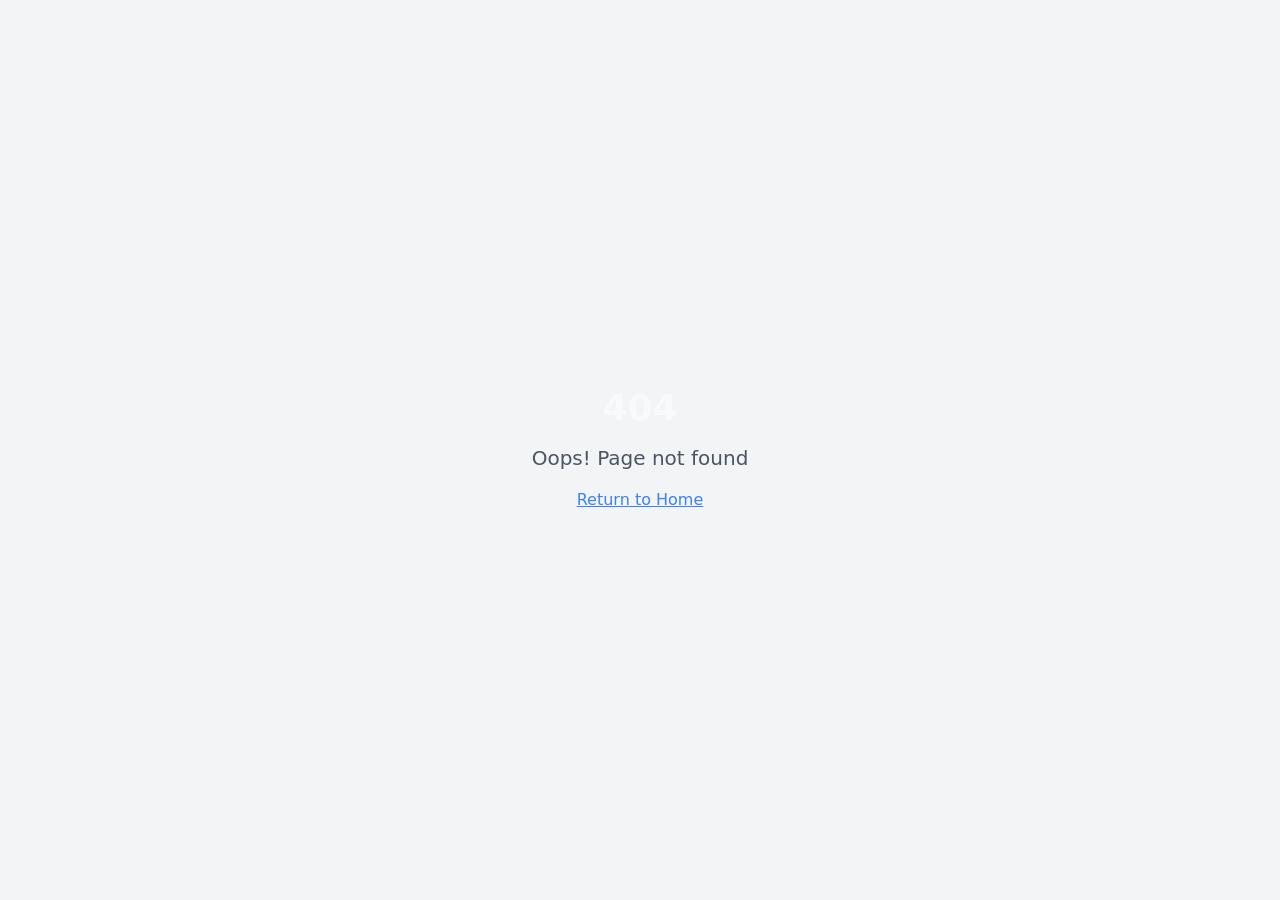
==== index.html @ 781c2a20 "Déploiement depuis Lovable (build à jour)" ====
<!doctype html>
<html lang="en">
  <head>
    <!-- Google tag (gtag.js) -->
    <script async src="https://www.googletagmanager.com/gtag/js?id=G-C21RK4TB04"></script>
    <script>
      window.dataLayer = window.dataLayer || [];
      function gtag(){dataLayer.push(arguments);}
      gtag('js', new Date());

      gtag('config', 'G-C21RK4TB04');
    </script>
    <meta charset="UTF-8" />
    <meta name="viewport" content="width=device-width, initial-scale=1.0" />
    <title>Cintu - Repreneurs de long terme</title>

    <link rel="apple-touch-icon" sizes="180x180" href="/apple-touch-icon.png" />
    <link rel="icon" type="image/png" sizes="32x32" href="/favicon-32x32.png" />
    <link rel="icon" type="image/png" sizes="16x16" href="/favicon-16x16.png" />
    <link rel="manifest" href="/site.webmanifest" />
    <link rel="mask-icon" href="/safari-pinned-tab.svg" color="#5bbad5" />
    <meta name="description" content="Cintu Transmission - Repreneurs de long terme">
    <meta name="author" content="Cintu Transmission" />
    
    <meta property="og:type" content="website" />
    <meta property="og:image" content="/logo_cintu_color.png" />
    <meta property="og:title" content="Cintu - Repreneurs de long terme">
  <meta name="twitter:title" content="Cintu - Repreneurs de long terme">
  <meta property="og:description" content="Cintu Transmission - Repreneurs de long terme">
  <meta name="twitter:description" content="Cintu Transmission - Repreneurs de long terme">
  <meta name="twitter:card" content="summary_large_image">
  <script type="module" crossorigin src="/assets/index-iSQj8Mph.js"></script>
  <link rel="stylesheet" crossorigin href="/assets/index-Cy9kyRRh.css">
</head>

  <body>
    <div id="root"></div>
  </body>
</html>
---- assets/index-Cy9kyRRh.css ----
*,:before,:after{--tw-border-spacing-x: 0;--tw-border-spacing-y: 0;--tw-translate-x: 0;--tw-translate-y: 0;--tw-rotate: 0;--tw-skew-x: 0;--tw-skew-y: 0;--tw-scale-x: 1;--tw-scale-y: 1;--tw-pan-x: ;--tw-pan-y: ;--tw-pinch-zoom: ;--tw-scroll-snap-strictness: proximity;--tw-gradient-from-position: ;--tw-gradient-via-position: ;--tw-gradient-to-position: ;--tw-ordinal: ;--tw-slashed-zero: ;--tw-numeric-figure: ;--tw-numeric-spacing: ;--tw-numeric-fraction: ;--tw-ring-inset: ;--tw-ring-offset-width: 0px;--tw-ring-offset-color: #fff;--tw-ring-color: rgb(59 130 246 / .5);--tw-ring-offset-shadow: 0 0 #0000;--tw-ring-shadow: 0 0 #0000;--tw-shadow: 0 0 #0000;--tw-shadow-colored: 0 0 #0000;--tw-blur: ;--tw-brightness: ;--tw-contrast: ;--tw-grayscale: ;--tw-hue-rotate: ;--tw-invert: ;--tw-saturate: ;--tw-sepia: ;--tw-drop-shadow: ;--tw-backdrop-blur: ;--tw-backdrop-brightness: ;--tw-backdrop-contrast: ;--tw-backdrop-grayscale: ;--tw-backdrop-hue-rotate: ;--tw-backdrop-invert: ;--tw-backdrop-opacity: ;--tw-backdrop-saturate: ;--tw-backdrop-sepia: ;--tw-contain-size: ;--tw-contain-layout: ;--tw-contain-paint: ;--tw-contain-style: }::backdrop{--tw-border-spacing-x: 0;--tw-border-spacing-y: 0;--tw-translate-x: 0;--tw-translate-y: 0;--tw-rotate: 0;--tw-skew-x: 0;--tw-skew-y: 0;--tw-scale-x: 1;--tw-scale-y: 1;--tw-pan-x: ;--tw-pan-y: ;--tw-pinch-zoom: ;--tw-scroll-snap-strictness: proximity;--tw-gradient-from-position: ;--tw-gradient-via-position: ;--tw-gradient-to-position: ;--tw-ordinal: ;--tw-slashed-zero: ;--tw-numeric-figure: ;--tw-numeric-spacing: ;--tw-numeric-fraction: ;--tw-ring-inset: ;--tw-ring-offset-width: 0px;--tw-ring-offset-color: #fff;--tw-ring-color: rgb(59 130 246 / .5);--tw-ring-offset-shadow: 0 0 #0000;--tw-ring-shadow: 0 0 #0000;--tw-shadow: 0 0 #0000;--tw-shadow-colored: 0 0 #0000;--tw-blur: ;--tw-brightness: ;--tw-contrast: ;--tw-grayscale: ;--tw-hue-rotate: ;--tw-invert: ;--tw-saturate: ;--tw-sepia: ;--tw-drop-shadow: ;--tw-backdrop-blur: ;--tw-backdrop-brightness: ;--tw-backdrop-contrast: ;--tw-backdrop-grayscale: ;--tw-backdrop-hue-rotate: ;--tw-backdrop-invert: ;--tw-backdrop-opacity: ;--tw-backdrop-saturate: ;--tw-backdrop-sepia: ;--tw-contain-size: ;--tw-contain-layout: ;--tw-contain-paint: ;--tw-contain-style: }*,:before,:after{box-sizing:border-box;border-width:0;border-style:solid;border-color:#e5e7eb}:before,:after{--tw-content: ""}html,:host{line-height:1.5;-webkit-text-size-adjust:100%;-moz-tab-size:4;-o-tab-size:4;tab-size:4;font-family:ui-sans-serif,system-ui,sans-serif,"Apple Color Emoji","Segoe UI Emoji",Segoe UI Symbol,"Noto Color Emoji";font-feature-settings:normal;font-variation-settings:normal;-webkit-tap-highlight-color:transparent}body{margin:0;line-height:inherit}hr{height:0;color:inherit;border-top-width:1px}abbr:where([title]){-webkit-text-decoration:underline dotted;text-decoration:underline dotted}h1,h2,h3,h4,h5,h6{font-size:inherit;font-weight:inherit}a{color:inherit;text-decoration:inherit}b,strong{font-weight:bolder}code,kbd,samp,pre{font-family:ui-monospace,SFMono-Regular,Menlo,Monaco,Consolas,Liberation Mono,Courier New,monospace;font-feature-settings:normal;font-variation-settings:normal;font-size:1em}small{font-size:80%}sub,sup{font-size:75%;line-height:0;position:relative;vertical-align:baseline}sub{bottom:-.25em}sup{top:-.5em}table{text-indent:0;border-color:inherit;border-collapse:collapse}button,input,optgroup,select,textarea{font-family:inherit;font-feature-settings:inherit;font-variation-settings:inherit;font-size:100%;font-weight:inherit;line-height:inherit;letter-spacing:inherit;color:inherit;margin:0;padding:0}button,select{text-transform:none}button,input:where([type=button]),input:where([type=reset]),input:where([type=submit]){-webkit-appearance:button;background-color:transparent;background-image:none}:-moz-focusring{outline:auto}:-moz-ui-invalid{box-shadow:none}progress{vertical-align:baseline}::-webkit-inner-spin-button,::-webkit-outer-spin-button{height:auto}[type=search]{-webkit-appearance:textfield;outline-offset:-2px}::-webkit-search-decoration{-webkit-appearance:none}::-webkit-file-upload-button{-webkit-appearance:button;font:inherit}summary{display:list-item}blockquote,dl,dd,h1,h2,h3,h4,h5,h6,hr,figure,p,pre{margin:0}fieldset{margin:0;padding:0}legend{padding:0}ol,ul,menu{list-style:none;margin:0;padding:0}dialog{padding:0}textarea{resize:vertical}input::-moz-placeholder,textarea::-moz-placeholder{opacity:1;color:#9ca3af}input::placeholder,textarea::placeholder{opacity:1;color:#9ca3af}button,[role=button]{cursor:pointer}:disabled{cursor:default}img,svg,video,canvas,audio,iframe,embed,object{display:block;vertical-align:middle}img,video{max-width:100%;height:auto}[hidden]:where(:not([hidden=until-found])){display:none}:root{--background: 240 65% 11%;--foreground: 210 40% 98%;--card: 224 40% 16%;--card-foreground: 210 40% 98%;--popover: 224 40% 16%;--popover-foreground: 210 40% 98%;--primary: 210 40% 98%;--primary-foreground: 224 50% 12%;--secondary: 220 40% 25%;--secondary-foreground: 210 40% 98%;--muted: 220 30% 20%;--muted-foreground: 210 20% 70%;--accent: 200 100% 50%;--accent-foreground: 224 50% 12%;--destructive: 0 84.2% 60.2%;--destructive-foreground: 210 40% 98%;--border: 220 30% 25%;--input: 220 30% 25%;--ring: 200 100% 50%;--radius: .5rem}*{border-color:hsl(var(--border))}body{background-color:hsl(var(--background));color:hsl(var(--foreground))}.container{width:100%;margin-right:auto;margin-left:auto;padding-right:2rem;padding-left:2rem}@media (min-width: 1400px){.container{max-width:1400px}}.sr-only{position:absolute;width:1px;height:1px;padding:0;margin:-1px;overflow:hidden;clip:rect(0,0,0,0);white-space:nowrap;border-width:0}.pointer-events-none{pointer-events:none}.pointer-events-auto{pointer-events:auto}.visible{visibility:visible}.invisible{visibility:hidden}.fixed{position:fixed}.absolute{position:absolute}.relative{position:relative}.inset-0{top:0;right:0;bottom:0;left:0}.inset-x-0{left:0;right:0}.inset-y-0{top:0;bottom:0}.-bottom-12{bottom:-3rem}.-left-12{left:-3rem}.-right-12{right:-3rem}.-top-12{top:-3rem}.bottom-0{bottom:0}.left-0{left:0}.left-1{left:.25rem}.left-1\/2{left:50%}.left-2{left:.5rem}.left-\[50\%\]{left:50%}.right-0{right:0}.right-1{right:.25rem}.right-2{right:.5rem}.right-3{right:.75rem}.right-4{right:1rem}.top-0{top:0}.top-1\.5{top:.375rem}.top-1\/2{top:50%}.top-2{top:.5rem}.top-3\.5{top:.875rem}.top-4{top:1rem}.top-\[1px\]{top:1px}.top-\[50\%\]{top:50%}.top-\[60\%\]{top:60%}.top-full{top:100%}.z-10{z-index:10}.z-20{z-index:20}.z-50{z-index:50}.z-\[100\]{z-index:100}.z-\[1\]{z-index:1}.-mx-1{margin-left:-.25rem;margin-right:-.25rem}.mx-2{margin-left:.5rem;margin-right:.5rem}.mx-3\.5{margin-left:.875rem;margin-right:.875rem}.mx-auto{margin-left:auto;margin-right:auto}.my-0\.5{margin-top:.125rem;margin-bottom:.125rem}.my-1{margin-top:.25rem;margin-bottom:.25rem}.-ml-4{margin-left:-1rem}.-mt-4{margin-top:-1rem}.mb-1{margin-bottom:.25rem}.mb-12{margin-bottom:3rem}.mb-2{margin-bottom:.5rem}.mb-3{margin-bottom:.75rem}.mb-4{margin-bottom:1rem}.ml-1{margin-left:.25rem}.ml-10{margin-left:2.5rem}.ml-auto{margin-left:auto}.mr-2{margin-right:.5rem}.mt-1\.5{margin-top:.375rem}.mt-2{margin-top:.5rem}.mt-24{margin-top:6rem}.mt-4{margin-top:1rem}.mt-auto{margin-top:auto}.block{display:block}.flex{display:flex}.inline-flex{display:inline-flex}.table{display:table}.grid{display:grid}.hidden{display:none}.aspect-square{aspect-ratio:1 / 1}.aspect-video{aspect-ratio:16 / 9}.size-4{width:1rem;height:1rem}.h-1\.5{height:.375rem}.h-10{height:2.5rem}.h-11{height:2.75rem}.h-12{height:3rem}.h-16{height:4rem}.h-2{height:.5rem}.h-2\.5{height:.625rem}.h-20{height:5rem}.h-3{height:.75rem}.h-3\.5{height:.875rem}.h-4{height:1rem}.h-5{height:1.25rem}.h-6{height:1.5rem}.h-7{height:1.75rem}.h-8{height:2rem}.h-9{height:2.25rem}.h-\[1px\]{height:1px}.h-\[var\(--radix-navigation-menu-viewport-height\)\]{height:var(--radix-navigation-menu-viewport-height)}.h-\[var\(--radix-select-trigger-height\)\]{height:var(--radix-select-trigger-height)}.h-auto{height:auto}.h-full{height:100%}.h-px{height:1px}.h-svh{height:100svh}.max-h-96{max-height:24rem}.max-h-\[300px\]{max-height:300px}.max-h-screen{max-height:100vh}.min-h-0{min-height:0px}.min-h-\[80px\]{min-height:80px}.min-h-screen{min-height:100vh}.min-h-svh{min-height:100svh}.w-0{width:0px}.w-1{width:.25rem}.w-10{width:2.5rem}.w-11{width:2.75rem}.w-12{width:3rem}.w-2{width:.5rem}.w-2\.5{width:.625rem}.w-20{width:5rem}.w-3{width:.75rem}.w-3\.5{width:.875rem}.w-3\/4{width:75%}.w-4{width:1rem}.w-5{width:1.25rem}.w-6{width:1.5rem}.w-64{width:16rem}.w-7{width:1.75rem}.w-72{width:18rem}.w-8{width:2rem}.w-9{width:2.25rem}.w-\[--sidebar-width\]{width:var(--sidebar-width)}.w-\[100px\]{width:100px}.w-\[1px\]{width:1px}.w-auto{width:auto}.w-full{width:100%}.w-max{width:-moz-max-content;width:max-content}.w-px{width:1px}.min-w-0{min-width:0px}.min-w-5{min-width:1.25rem}.min-w-\[12rem\]{min-width:12rem}.min-w-\[8rem\]{min-width:8rem}.min-w-\[var\(--radix-select-trigger-width\)\]{min-width:var(--radix-select-trigger-width)}.max-w-2xl{max-width:42rem}.max-w-4xl{max-width:56rem}.max-w-6xl{max-width:72rem}.max-w-\[--skeleton-width\]{max-width:var(--skeleton-width)}.max-w-full{max-width:100%}.max-w-lg{max-width:32rem}.max-w-max{max-width:-moz-max-content;max-width:max-content}.flex-1{flex:1 1 0%}.flex-shrink-0,.shrink-0{flex-shrink:0}.grow{flex-grow:1}.grow-0{flex-grow:0}.basis-full{flex-basis:100%}.caption-bottom{caption-side:bottom}.border-collapse{border-collapse:collapse}.-translate-x-1\/2{--tw-translate-x: -50%;transform:translate(var(--tw-translate-x),var(--tw-translate-y)) rotate(var(--tw-rotate)) skew(var(--tw-skew-x)) skewY(var(--tw-skew-y)) scaleX(var(--tw-scale-x)) scaleY(var(--tw-scale-y))}.-translate-x-px{--tw-translate-x: -1px;transform:translate(var(--tw-translate-x),var(--tw-translate-y)) rotate(var(--tw-rotate)) skew(var(--tw-skew-x)) skewY(var(--tw-skew-y)) scaleX(var(--tw-scale-x)) scaleY(var(--tw-scale-y))}.-translate-y-1\/2{--tw-translate-y: -50%;transform:translate(var(--tw-translate-x),var(--tw-translate-y)) rotate(var(--tw-rotate)) skew(var(--tw-skew-x)) skewY(var(--tw-skew-y)) scaleX(var(--tw-scale-x)) scaleY(var(--tw-scale-y))}.translate-x-\[-50\%\]{--tw-translate-x: -50%;transform:translate(var(--tw-translate-x),var(--tw-translate-y)) rotate(var(--tw-rotate)) skew(var(--tw-skew-x)) skewY(var(--tw-skew-y)) scaleX(var(--tw-scale-x)) scaleY(var(--tw-scale-y))}.translate-x-px{--tw-translate-x: 1px;transform:translate(var(--tw-translate-x),var(--tw-translate-y)) rotate(var(--tw-rotate)) skew(var(--tw-skew-x)) skewY(var(--tw-skew-y)) scaleX(var(--tw-scale-x)) scaleY(var(--tw-scale-y))}.translate-y-\[-50\%\]{--tw-translate-y: -50%;transform:translate(var(--tw-translate-x),var(--tw-translate-y)) rotate(var(--tw-rotate)) skew(var(--tw-skew-x)) skewY(var(--tw-skew-y)) scaleX(var(--tw-scale-x)) scaleY(var(--tw-scale-y))}.rotate-45{--tw-rotate: 45deg;transform:translate(var(--tw-translate-x),var(--tw-translate-y)) rotate(var(--tw-rotate)) skew(var(--tw-skew-x)) skewY(var(--tw-skew-y)) scaleX(var(--tw-scale-x)) scaleY(var(--tw-scale-y))}.rotate-90{--tw-rotate: 90deg;transform:translate(var(--tw-translate-x),var(--tw-translate-y)) rotate(var(--tw-rotate)) skew(var(--tw-skew-x)) skewY(var(--tw-skew-y)) scaleX(var(--tw-scale-x)) scaleY(var(--tw-scale-y))}.transform{transform:translate(var(--tw-translate-x),var(--tw-translate-y)) rotate(var(--tw-rotate)) skew(var(--tw-skew-x)) skewY(var(--tw-skew-y)) scaleX(var(--tw-scale-x)) scaleY(var(--tw-scale-y))}@keyframes pulse{50%{opacity:.5}}.animate-pulse{animation:pulse 2s cubic-bezier(.4,0,.6,1) infinite}.cursor-default{cursor:default}.cursor-pointer{cursor:pointer}.touch-none{touch-action:none}.select-none{-webkit-user-select:none;-moz-user-select:none;user-select:none}.list-none{list-style-type:none}.flex-row{flex-direction:row}.flex-col{flex-direction:column}.flex-col-reverse{flex-direction:column-reverse}.flex-wrap{flex-wrap:wrap}.items-start{align-items:flex-start}.items-end{align-items:flex-end}.items-center{align-items:center}.items-baseline{align-items:baseline}.items-stretch{align-items:stretch}.justify-center{justify-content:center}.justify-between{justify-content:space-between}.gap-1{gap:.25rem}.gap-1\.5{gap:.375rem}.gap-2{gap:.5rem}.gap-4{gap:1rem}.gap-6{gap:1.5rem}.gap-8{gap:2rem}.space-x-1>:not([hidden])~:not([hidden]){--tw-space-x-reverse: 0;margin-right:calc(.25rem * var(--tw-space-x-reverse));margin-left:calc(.25rem * calc(1 - var(--tw-space-x-reverse)))}.space-x-4>:not([hidden])~:not([hidden]){--tw-space-x-reverse: 0;margin-right:calc(1rem * var(--tw-space-x-reverse));margin-left:calc(1rem * calc(1 - var(--tw-space-x-reverse)))}.space-y-1>:not([hidden])~:not([hidden]){--tw-space-y-reverse: 0;margin-top:calc(.25rem * calc(1 - var(--tw-space-y-reverse)));margin-bottom:calc(.25rem * var(--tw-space-y-reverse))}.space-y-1\.5>:not([hidden])~:not([hidden]){--tw-space-y-reverse: 0;margin-top:calc(.375rem * calc(1 - var(--tw-space-y-reverse)));margin-bottom:calc(.375rem * var(--tw-space-y-reverse))}.space-y-2>:not([hidden])~:not([hidden]){--tw-space-y-reverse: 0;margin-top:calc(.5rem * calc(1 - var(--tw-space-y-reverse)));margin-bottom:calc(.5rem * var(--tw-space-y-reverse))}.space-y-4>:not([hidden])~:not([hidden]){--tw-space-y-reverse: 0;margin-top:calc(1rem * calc(1 - var(--tw-space-y-reverse)));margin-bottom:calc(1rem * var(--tw-space-y-reverse))}.space-y-8>:not([hidden])~:not([hidden]){--tw-space-y-reverse: 0;margin-top:calc(2rem * calc(1 - var(--tw-space-y-reverse)));margin-bottom:calc(2rem * var(--tw-space-y-reverse))}.overflow-auto{overflow:auto}.overflow-hidden{overflow:hidden}.overflow-y-auto{overflow-y:auto}.overflow-x-hidden{overflow-x:hidden}.whitespace-nowrap{white-space:nowrap}.break-words{overflow-wrap:break-word}.rounded-\[2px\]{border-radius:2px}.rounded-\[inherit\]{border-radius:inherit}.rounded-full{border-radius:9999px}.rounded-lg{border-radius:var(--radius)}.rounded-md{border-radius:calc(var(--radius) - 2px)}.rounded-sm{border-radius:calc(var(--radius) - 4px)}.rounded-t-\[10px\]{border-top-left-radius:10px;border-top-right-radius:10px}.rounded-tl-sm{border-top-left-radius:calc(var(--radius) - 4px)}.border{border-width:1px}.border-2{border-width:2px}.border-\[1\.5px\]{border-width:1.5px}.border-y{border-top-width:1px;border-bottom-width:1px}.border-b{border-bottom-width:1px}.border-l{border-left-width:1px}.border-r{border-right-width:1px}.border-t{border-top-width:1px}.border-dashed{border-style:dashed}.border-\[--color-border\]{border-color:var(--color-border)}.border-border{border-color:hsl(var(--border))}.border-border\/50{border-color:hsl(var(--border) / .5)}.border-destructive{border-color:hsl(var(--destructive))}.border-destructive\/50{border-color:hsl(var(--destructive) / .5)}.border-foreground{border-color:hsl(var(--foreground))}.border-input{border-color:hsl(var(--input))}.border-primary{border-color:hsl(var(--primary))}.border-sidebar-border{border-color:hsl(var(--sidebar-border))}.border-transparent{border-color:transparent}.border-l-transparent{border-left-color:transparent}.border-t-transparent{border-top-color:transparent}.bg-\[--color-bg\]{background-color:var(--color-bg)}.bg-accent{background-color:hsl(var(--accent))}.bg-background{background-color:hsl(var(--background))}.bg-background\/95{background-color:hsl(var(--background) / .95)}.bg-black\/80{background-color:#000c}.bg-border{background-color:hsl(var(--border))}.bg-card{background-color:hsl(var(--card))}.bg-destructive{background-color:hsl(var(--destructive))}.bg-foreground{background-color:hsl(var(--foreground))}.bg-gray-100{--tw-bg-opacity: 1;background-color:rgb(243 244 246 / var(--tw-bg-opacity, 1))}.bg-muted{background-color:hsl(var(--muted))}.bg-muted\/50{background-color:hsl(var(--muted) / .5)}.bg-popover{background-color:hsl(var(--popover))}.bg-primary{background-color:hsl(var(--primary))}.bg-secondary{background-color:hsl(var(--secondary))}.bg-sidebar{background-color:hsl(var(--sidebar-background))}.bg-sidebar-border{background-color:hsl(var(--sidebar-border))}.bg-transparent{background-color:transparent}.fill-current{fill:currentColor}.object-contain{-o-object-fit:contain;object-fit:contain}.p-0{padding:0}.p-1{padding:.25rem}.p-2{padding:.5rem}.p-3{padding:.75rem}.p-4{padding:1rem}.p-6{padding:1.5rem}.p-\[1px\]{padding:1px}.px-1{padding-left:.25rem;padding-right:.25rem}.px-2{padding-left:.5rem;padding-right:.5rem}.px-2\.5{padding-left:.625rem;padding-right:.625rem}.px-3{padding-left:.75rem;padding-right:.75rem}.px-4{padding-left:1rem;padding-right:1rem}.px-5{padding-left:1.25rem;padding-right:1.25rem}.px-8{padding-left:2rem;padding-right:2rem}.py-0\.5{padding-top:.125rem;padding-bottom:.125rem}.py-1{padding-top:.25rem;padding-bottom:.25rem}.py-1\.5{padding-top:.375rem;padding-bottom:.375rem}.py-2{padding-top:.5rem;padding-bottom:.5rem}.py-20{padding-top:5rem;padding-bottom:5rem}.py-3{padding-top:.75rem;padding-bottom:.75rem}.py-4{padding-top:1rem;padding-bottom:1rem}.py-6{padding-top:1.5rem;padding-bottom:1.5rem}.py-8{padding-top:2rem;padding-bottom:2rem}.pb-3{padding-bottom:.75rem}.pb-4{padding-bottom:1rem}.pl-2\.5{padding-left:.625rem}.pl-4{padding-left:1rem}.pl-8{padding-left:2rem}.pr-2{padding-right:.5rem}.pr-2\.5{padding-right:.625rem}.pr-8{padding-right:2rem}.pt-0{padding-top:0}.pt-1{padding-top:.25rem}.pt-16{padding-top:4rem}.pt-2{padding-top:.5rem}.pt-3{padding-top:.75rem}.pt-4{padding-top:1rem}.pt-8{padding-top:2rem}.text-left{text-align:left}.text-center{text-align:center}.align-middle{vertical-align:middle}.font-bell{font-family:Bell MT,Georgia,Times New Roman,serif}.font-mono{font-family:ui-monospace,SFMono-Regular,Menlo,Monaco,Consolas,Liberation Mono,Courier New,monospace}.text-2xl{font-size:1.5rem;line-height:2rem}.text-3xl{font-size:1.875rem;line-height:2.25rem}.text-4xl{font-size:2.25rem;line-height:2.5rem}.text-\[0\.8rem\]{font-size:.8rem}.text-base{font-size:1rem;line-height:1.5rem}.text-lg{font-size:1.125rem;line-height:1.75rem}.text-sm{font-size:.875rem;line-height:1.25rem}.text-xl{font-size:1.25rem;line-height:1.75rem}.text-xs{font-size:.75rem;line-height:1rem}.font-bold{font-weight:700}.font-medium{font-weight:500}.font-normal{font-weight:400}.font-semibold{font-weight:600}.italic{font-style:italic}.tabular-nums{--tw-numeric-spacing: tabular-nums;font-variant-numeric:var(--tw-ordinal) var(--tw-slashed-zero) var(--tw-numeric-figure) var(--tw-numeric-spacing) var(--tw-numeric-fraction)}.leading-none{line-height:1}.leading-relaxed{line-height:1.625}.tracking-tight{letter-spacing:-.025em}.tracking-widest{letter-spacing:.1em}.text-accent{color:hsl(var(--accent))}.text-accent-foreground{color:hsl(var(--accent-foreground))}.text-blue-500{--tw-text-opacity: 1;color:rgb(59 130 246 / var(--tw-text-opacity, 1))}.text-card-foreground{color:hsl(var(--card-foreground))}.text-current{color:currentColor}.text-destructive{color:hsl(var(--destructive))}.text-destructive-foreground{color:hsl(var(--destructive-foreground))}.text-foreground{color:hsl(var(--foreground))}.text-foreground\/50{color:hsl(var(--foreground) / .5)}.text-gray-600{--tw-text-opacity: 1;color:rgb(75 85 99 / var(--tw-text-opacity, 1))}.text-muted-foreground{color:hsl(var(--muted-foreground))}.text-popover-foreground{color:hsl(var(--popover-foreground))}.text-primary{color:hsl(var(--primary))}.text-primary-foreground{color:hsl(var(--primary-foreground))}.text-secondary-foreground{color:hsl(var(--secondary-foreground))}.text-sidebar-foreground{color:hsl(var(--sidebar-foreground))}.text-sidebar-foreground\/70{color:hsl(var(--sidebar-foreground) / .7)}.underline{text-decoration-line:underline}.underline-offset-4{text-underline-offset:4px}.opacity-0{opacity:0}.opacity-50{opacity:.5}.opacity-60{opacity:.6}.opacity-70{opacity:.7}.opacity-90{opacity:.9}.shadow-\[0_0_0_1px_hsl\(var\(--sidebar-border\)\)\]{--tw-shadow: 0 0 0 1px hsl(var(--sidebar-border));--tw-shadow-colored: 0 0 0 1px var(--tw-shadow-color);box-shadow:var(--tw-ring-offset-shadow, 0 0 #0000),var(--tw-ring-shadow, 0 0 #0000),var(--tw-shadow)}.shadow-lg{--tw-shadow: 0 10px 15px -3px rgb(0 0 0 / .1), 0 4px 6px -4px rgb(0 0 0 / .1);--tw-shadow-colored: 0 10px 15px -3px var(--tw-shadow-color), 0 4px 6px -4px var(--tw-shadow-color);box-shadow:var(--tw-ring-offset-shadow, 0 0 #0000),var(--tw-ring-shadow, 0 0 #0000),var(--tw-shadow)}.shadow-md{--tw-shadow: 0 4px 6px -1px rgb(0 0 0 / .1), 0 2px 4px -2px rgb(0 0 0 / .1);--tw-shadow-colored: 0 4px 6px -1px var(--tw-shadow-color), 0 2px 4px -2px var(--tw-shadow-color);box-shadow:var(--tw-ring-offset-shadow, 0 0 #0000),var(--tw-ring-shadow, 0 0 #0000),var(--tw-shadow)}.shadow-none{--tw-shadow: 0 0 #0000;--tw-shadow-colored: 0 0 #0000;box-shadow:var(--tw-ring-offset-shadow, 0 0 #0000),var(--tw-ring-shadow, 0 0 #0000),var(--tw-shadow)}.shadow-sm{--tw-shadow: 0 1px 2px 0 rgb(0 0 0 / .05);--tw-shadow-colored: 0 1px 2px 0 var(--tw-shadow-color);box-shadow:var(--tw-ring-offset-shadow, 0 0 #0000),var(--tw-ring-shadow, 0 0 #0000),var(--tw-shadow)}.shadow-xl{--tw-shadow: 0 20px 25px -5px rgb(0 0 0 / .1), 0 8px 10px -6px rgb(0 0 0 / .1);--tw-shadow-colored: 0 20px 25px -5px var(--tw-shadow-color), 0 8px 10px -6px var(--tw-shadow-color);box-shadow:var(--tw-ring-offset-shadow, 0 0 #0000),var(--tw-ring-shadow, 0 0 #0000),var(--tw-shadow)}.outline-none{outline:2px solid transparent;outline-offset:2px}.outline{outline-style:solid}.ring-0{--tw-ring-offset-shadow: var(--tw-ring-inset) 0 0 0 var(--tw-ring-offset-width) var(--tw-ring-offset-color);--tw-ring-shadow: var(--tw-ring-inset) 0 0 0 calc(0px + var(--tw-ring-offset-width)) var(--tw-ring-color);box-shadow:var(--tw-ring-offset-shadow),var(--tw-ring-shadow),var(--tw-shadow, 0 0 #0000)}.ring-2{--tw-ring-offset-shadow: var(--tw-ring-inset) 0 0 0 var(--tw-ring-offset-width) var(--tw-ring-offset-color);--tw-ring-shadow: var(--tw-ring-inset) 0 0 0 calc(2px + var(--tw-ring-offset-width)) var(--tw-ring-color);box-shadow:var(--tw-ring-offset-shadow),var(--tw-ring-shadow),var(--tw-shadow, 0 0 #0000)}.ring-ring{--tw-ring-color: hsl(var(--ring))}.ring-sidebar-ring{--tw-ring-color: hsl(var(--sidebar-ring))}.ring-offset-background{--tw-ring-offset-color: hsl(var(--background))}.filter{filter:var(--tw-blur) var(--tw-brightness) var(--tw-contrast) var(--tw-grayscale) var(--tw-hue-rotate) var(--tw-invert) var(--tw-saturate) var(--tw-sepia) var(--tw-drop-shadow)}.backdrop-blur-sm{--tw-backdrop-blur: blur(4px);-webkit-backdrop-filter:var(--tw-backdrop-blur) var(--tw-backdrop-brightness) var(--tw-backdrop-contrast) var(--tw-backdrop-grayscale) var(--tw-backdrop-hue-rotate) var(--tw-backdrop-invert) var(--tw-backdrop-opacity) var(--tw-backdrop-saturate) var(--tw-backdrop-sepia);backdrop-filter:var(--tw-backdrop-blur) var(--tw-backdrop-brightness) var(--tw-backdrop-contrast) var(--tw-backdrop-grayscale) var(--tw-backdrop-hue-rotate) var(--tw-backdrop-invert) var(--tw-backdrop-opacity) var(--tw-backdrop-saturate) var(--tw-backdrop-sepia)}.transition{transition-property:color,background-color,border-color,text-decoration-color,fill,stroke,opacity,box-shadow,transform,filter,-webkit-backdrop-filter;transition-property:color,background-color,border-color,text-decoration-color,fill,stroke,opacity,box-shadow,transform,filter,backdrop-filter;transition-property:color,background-color,border-color,text-decoration-color,fill,stroke,opacity,box-shadow,transform,filter,backdrop-filter,-webkit-backdrop-filter;transition-timing-function:cubic-bezier(.4,0,.2,1);transition-duration:.15s}.transition-\[left\,right\,width\]{transition-property:left,right,width;transition-timing-function:cubic-bezier(.4,0,.2,1);transition-duration:.15s}.transition-\[margin\,opa\]{transition-property:margin,opa;transition-timing-function:cubic-bezier(.4,0,.2,1);transition-duration:.15s}.transition-\[width\,height\,padding\]{transition-property:width,height,padding;transition-timing-function:cubic-bezier(.4,0,.2,1);transition-duration:.15s}.transition-\[width\]{transition-property:width;transition-timing-function:cubic-bezier(.4,0,.2,1);transition-duration:.15s}.transition-all{transition-property:all;transition-timing-function:cubic-bezier(.4,0,.2,1);transition-duration:.15s}.transition-colors{transition-property:color,background-color,border-color,text-decoration-color,fill,stroke;transition-timing-function:cubic-bezier(.4,0,.2,1);transition-duration:.15s}.transition-opacity{transition-property:opacity;transition-timing-function:cubic-bezier(.4,0,.2,1);transition-duration:.15s}.transition-transform{transition-property:transform;transition-timing-function:cubic-bezier(.4,0,.2,1);transition-duration:.15s}.duration-1000{transition-duration:1s}.duration-200{transition-duration:.2s}.ease-in-out{transition-timing-function:cubic-bezier(.4,0,.2,1)}.ease-linear{transition-timing-function:linear}@keyframes enter{0%{opacity:var(--tw-enter-opacity, 1);transform:translate3d(var(--tw-enter-translate-x, 0),var(--tw-enter-translate-y, 0),0) scale3d(var(--tw-enter-scale, 1),var(--tw-enter-scale, 1),var(--tw-enter-scale, 1)) rotate(var(--tw-enter-rotate, 0))}}@keyframes exit{to{opacity:var(--tw-exit-opacity, 1);transform:translate3d(var(--tw-exit-translate-x, 0),var(--tw-exit-translate-y, 0),0) scale3d(var(--tw-exit-scale, 1),var(--tw-exit-scale, 1),var(--tw-exit-scale, 1)) rotate(var(--tw-exit-rotate, 0))}}.animate-in{animation-name:enter;animation-duration:.15s;--tw-enter-opacity: initial;--tw-enter-scale: initial;--tw-enter-rotate: initial;--tw-enter-translate-x: initial;--tw-enter-translate-y: initial}.fade-in-0{--tw-enter-opacity: 0}.fade-in-80{--tw-enter-opacity: .8}.zoom-in-95{--tw-enter-scale: .95}.duration-1000{animation-duration:1s}.duration-200{animation-duration:.2s}.ease-in-out{animation-timing-function:cubic-bezier(.4,0,.2,1)}.ease-linear{animation-timing-function:linear}.file\:border-0::file-selector-button{border-width:0px}.file\:bg-transparent::file-selector-button{background-color:transparent}.file\:text-sm::file-selector-button{font-size:.875rem;line-height:1.25rem}.file\:font-medium::file-selector-button{font-weight:500}.file\:text-foreground::file-selector-button{color:hsl(var(--foreground))}.placeholder\:text-muted-foreground::-moz-placeholder{color:hsl(var(--muted-foreground))}.placeholder\:text-muted-foreground::placeholder{color:hsl(var(--muted-foreground))}.after\:absolute:after{content:var(--tw-content);position:absolute}.after\:-inset-2:after{content:var(--tw-content);top:-.5rem;right:-.5rem;bottom:-.5rem;left:-.5rem}.after\:inset-y-0:after{content:var(--tw-content);top:0;bottom:0}.after\:left-1\/2:after{content:var(--tw-content);left:50%}.after\:w-1:after{content:var(--tw-content);width:.25rem}.after\:w-\[2px\]:after{content:var(--tw-content);width:2px}.after\:-translate-x-1\/2:after{content:var(--tw-content);--tw-translate-x: -50%;transform:translate(var(--tw-translate-x),var(--tw-translate-y)) rotate(var(--tw-rotate)) skew(var(--tw-skew-x)) skewY(var(--tw-skew-y)) scaleX(var(--tw-scale-x)) scaleY(var(--tw-scale-y))}.first\:rounded-l-md:first-child{border-top-left-radius:calc(var(--radius) - 2px);border-bottom-left-radius:calc(var(--radius) - 2px)}.first\:border-l:first-child{border-left-width:1px}.last\:rounded-r-md:last-child{border-top-right-radius:calc(var(--radius) - 2px);border-bottom-right-radius:calc(var(--radius) - 2px)}.focus-within\:relative:focus-within{position:relative}.focus-within\:z-20:focus-within{z-index:20}.hover\:border-accent:hover{border-color:hsl(var(--accent))}.hover\:bg-accent:hover{background-color:hsl(var(--accent))}.hover\:bg-destructive\/80:hover{background-color:hsl(var(--destructive) / .8)}.hover\:bg-destructive\/90:hover{background-color:hsl(var(--destructive) / .9)}.hover\:bg-muted:hover{background-color:hsl(var(--muted))}.hover\:bg-muted\/50:hover{background-color:hsl(var(--muted) / .5)}.hover\:bg-primary:hover{background-color:hsl(var(--primary))}.hover\:bg-primary\/80:hover{background-color:hsl(var(--primary) / .8)}.hover\:bg-primary\/90:hover{background-color:hsl(var(--primary) / .9)}.hover\:bg-secondary:hover{background-color:hsl(var(--secondary))}.hover\:bg-secondary\/80:hover{background-color:hsl(var(--secondary) / .8)}.hover\:bg-sidebar-accent:hover{background-color:hsl(var(--sidebar-accent))}.hover\:text-accent-foreground:hover{color:hsl(var(--accent-foreground))}.hover\:text-blue-700:hover{--tw-text-opacity: 1;color:rgb(29 78 216 / var(--tw-text-opacity, 1))}.hover\:text-foreground:hover{color:hsl(var(--foreground))}.hover\:text-muted-foreground:hover{color:hsl(var(--muted-foreground))}.hover\:text-primary-foreground:hover{color:hsl(var(--primary-foreground))}.hover\:text-sidebar-accent-foreground:hover{color:hsl(var(--sidebar-accent-foreground))}.hover\:underline:hover{text-decoration-line:underline}.hover\:opacity-100:hover{opacity:1}.hover\:shadow-\[0_0_0_1px_hsl\(var\(--sidebar-accent\)\)\]:hover{--tw-shadow: 0 0 0 1px hsl(var(--sidebar-accent));--tw-shadow-colored: 0 0 0 1px var(--tw-shadow-color);box-shadow:var(--tw-ring-offset-shadow, 0 0 #0000),var(--tw-ring-shadow, 0 0 #0000),var(--tw-shadow)}.hover\:shadow-lg:hover{--tw-shadow: 0 10px 15px -3px rgb(0 0 0 / .1), 0 4px 6px -4px rgb(0 0 0 / .1);--tw-shadow-colored: 0 10px 15px -3px var(--tw-shadow-color), 0 4px 6px -4px var(--tw-shadow-color);box-shadow:var(--tw-ring-offset-shadow, 0 0 #0000),var(--tw-ring-shadow, 0 0 #0000),var(--tw-shadow)}.hover\:after\:bg-sidebar-border:hover:after{content:var(--tw-content);background-color:hsl(var(--sidebar-border))}.focus\:bg-accent:focus{background-color:hsl(var(--accent))}.focus\:bg-primary:focus{background-color:hsl(var(--primary))}.focus\:text-accent-foreground:focus{color:hsl(var(--accent-foreground))}.focus\:text-primary-foreground:focus{color:hsl(var(--primary-foreground))}.focus\:opacity-100:focus{opacity:1}.focus\:outline-none:focus{outline:2px solid transparent;outline-offset:2px}.focus\:ring-2:focus{--tw-ring-offset-shadow: var(--tw-ring-inset) 0 0 0 var(--tw-ring-offset-width) var(--tw-ring-offset-color);--tw-ring-shadow: var(--tw-ring-inset) 0 0 0 calc(2px + var(--tw-ring-offset-width)) var(--tw-ring-color);box-shadow:var(--tw-ring-offset-shadow),var(--tw-ring-shadow),var(--tw-shadow, 0 0 #0000)}.focus\:ring-ring:focus{--tw-ring-color: hsl(var(--ring))}.focus\:ring-offset-2:focus{--tw-ring-offset-width: 2px}.focus-visible\:outline-none:focus-visible{outline:2px solid transparent;outline-offset:2px}.focus-visible\:ring-1:focus-visible{--tw-ring-offset-shadow: var(--tw-ring-inset) 0 0 0 var(--tw-ring-offset-width) var(--tw-ring-offset-color);--tw-ring-shadow: var(--tw-ring-inset) 0 0 0 calc(1px + var(--tw-ring-offset-width)) var(--tw-ring-color);box-shadow:var(--tw-ring-offset-shadow),var(--tw-ring-shadow),var(--tw-shadow, 0 0 #0000)}.focus-visible\:ring-2:focus-visible{--tw-ring-offset-shadow: var(--tw-ring-inset) 0 0 0 var(--tw-ring-offset-width) var(--tw-ring-offset-color);--tw-ring-shadow: var(--tw-ring-inset) 0 0 0 calc(2px + var(--tw-ring-offset-width)) var(--tw-ring-color);box-shadow:var(--tw-ring-offset-shadow),var(--tw-ring-shadow),var(--tw-shadow, 0 0 #0000)}.focus-visible\:ring-ring:focus-visible{--tw-ring-color: hsl(var(--ring))}.focus-visible\:ring-sidebar-ring:focus-visible{--tw-ring-color: hsl(var(--sidebar-ring))}.focus-visible\:ring-offset-1:focus-visible{--tw-ring-offset-width: 1px}.focus-visible\:ring-offset-2:focus-visible{--tw-ring-offset-width: 2px}.focus-visible\:ring-offset-background:focus-visible{--tw-ring-offset-color: hsl(var(--background))}.active\:bg-sidebar-accent:active{background-color:hsl(var(--sidebar-accent))}.active\:text-sidebar-accent-foreground:active{color:hsl(var(--sidebar-accent-foreground))}.disabled\:pointer-events-none:disabled{pointer-events:none}.disabled\:cursor-not-allowed:disabled{cursor:not-allowed}.disabled\:opacity-50:disabled{opacity:.5}.group\/menu-item:focus-within .group-focus-within\/menu-item\:opacity-100{opacity:1}.group\/menu-item:hover .group-hover\/menu-item\:opacity-100,.group:hover .group-hover\:opacity-100{opacity:1}.group.destructive .group-\[\.destructive\]\:border-muted\/40{border-color:hsl(var(--muted) / .4)}.group.toaster .group-\[\.toaster\]\:border-border{border-color:hsl(var(--border))}.group.toast .group-\[\.toast\]\:bg-muted{background-color:hsl(var(--muted))}.group.toast .group-\[\.toast\]\:bg-primary{background-color:hsl(var(--primary))}.group.toaster .group-\[\.toaster\]\:bg-background{background-color:hsl(var(--background))}.group.destructive .group-\[\.destructive\]\:text-red-300{--tw-text-opacity: 1;color:rgb(252 165 165 / var(--tw-text-opacity, 1))}.group.toast .group-\[\.toast\]\:text-muted-foreground{color:hsl(var(--muted-foreground))}.group.toast .group-\[\.toast\]\:text-primary-foreground{color:hsl(var(--primary-foreground))}.group.toaster .group-\[\.toaster\]\:text-foreground{color:hsl(var(--foreground))}.group.toaster .group-\[\.toaster\]\:shadow-lg{--tw-shadow: 0 10px 15px -3px rgb(0 0 0 / .1), 0 4px 6px -4px rgb(0 0 0 / .1);--tw-shadow-colored: 0 10px 15px -3px var(--tw-shadow-color), 0 4px 6px -4px var(--tw-shadow-color);box-shadow:var(--tw-ring-offset-shadow, 0 0 #0000),var(--tw-ring-shadow, 0 0 #0000),var(--tw-shadow)}.group.destructive .group-\[\.destructive\]\:hover\:border-destructive\/30:hover{border-color:hsl(var(--destructive) / .3)}.group.destructive .group-\[\.destructive\]\:hover\:bg-destructive:hover{background-color:hsl(var(--destructive))}.group.destructive .group-\[\.destructive\]\:hover\:text-destructive-foreground:hover{color:hsl(var(--destructive-foreground))}.group.destructive .group-\[\.destructive\]\:hover\:text-red-50:hover{--tw-text-opacity: 1;color:rgb(254 242 242 / var(--tw-text-opacity, 1))}.group.destructive .group-\[\.destructive\]\:focus\:ring-destructive:focus{--tw-ring-color: hsl(var(--destructive))}.group.destructive .group-\[\.destructive\]\:focus\:ring-red-400:focus{--tw-ring-opacity: 1;--tw-ring-color: rgb(248 113 113 / var(--tw-ring-opacity, 1))}.group.destructive .group-\[\.destructive\]\:focus\:ring-offset-red-600:focus{--tw-ring-offset-color: #dc2626}.peer\/menu-button:hover~.peer-hover\/menu-button\:text-sidebar-accent-foreground{color:hsl(var(--sidebar-accent-foreground))}.peer:disabled~.peer-disabled\:cursor-not-allowed{cursor:not-allowed}.peer:disabled~.peer-disabled\:opacity-70{opacity:.7}.has-\[\[data-variant\=inset\]\]\:bg-sidebar:has([data-variant=inset]){background-color:hsl(var(--sidebar-background))}.has-\[\:disabled\]\:opacity-50:has(:disabled){opacity:.5}.group\/menu-item:has([data-sidebar=menu-action]) .group-has-\[\[data-sidebar\=menu-action\]\]\/menu-item\:pr-8{padding-right:2rem}.aria-disabled\:pointer-events-none[aria-disabled=true]{pointer-events:none}.aria-disabled\:opacity-50[aria-disabled=true]{opacity:.5}.aria-selected\:bg-accent[aria-selected=true]{background-color:hsl(var(--accent))}.aria-selected\:bg-accent\/50[aria-selected=true]{background-color:hsl(var(--accent) / .5)}.aria-selected\:text-accent-foreground[aria-selected=true]{color:hsl(var(--accent-foreground))}.aria-selected\:text-muted-foreground[aria-selected=true]{color:hsl(var(--muted-foreground))}.aria-selected\:opacity-100[aria-selected=true]{opacity:1}.aria-selected\:opacity-30[aria-selected=true]{opacity:.3}.data-\[disabled\=true\]\:pointer-events-none[data-disabled=true],.data-\[disabled\]\:pointer-events-none[data-disabled]{pointer-events:none}.data-\[panel-group-direction\=vertical\]\:h-px[data-panel-group-direction=vertical]{height:1px}.data-\[panel-group-direction\=vertical\]\:w-full[data-panel-group-direction=vertical]{width:100%}.data-\[side\=bottom\]\:translate-y-1[data-side=bottom]{--tw-translate-y: .25rem;transform:translate(var(--tw-translate-x),var(--tw-translate-y)) rotate(var(--tw-rotate)) skew(var(--tw-skew-x)) skewY(var(--tw-skew-y)) scaleX(var(--tw-scale-x)) scaleY(var(--tw-scale-y))}.data-\[side\=left\]\:-translate-x-1[data-side=left]{--tw-translate-x: -.25rem;transform:translate(var(--tw-translate-x),var(--tw-translate-y)) rotate(var(--tw-rotate)) skew(var(--tw-skew-x)) skewY(var(--tw-skew-y)) scaleX(var(--tw-scale-x)) scaleY(var(--tw-scale-y))}.data-\[side\=right\]\:translate-x-1[data-side=right]{--tw-translate-x: .25rem;transform:translate(var(--tw-translate-x),var(--tw-translate-y)) rotate(var(--tw-rotate)) skew(var(--tw-skew-x)) skewY(var(--tw-skew-y)) scaleX(var(--tw-scale-x)) scaleY(var(--tw-scale-y))}.data-\[side\=top\]\:-translate-y-1[data-side=top]{--tw-translate-y: -.25rem;transform:translate(var(--tw-translate-x),var(--tw-translate-y)) rotate(var(--tw-rotate)) skew(var(--tw-skew-x)) skewY(var(--tw-skew-y)) scaleX(var(--tw-scale-x)) scaleY(var(--tw-scale-y))}.data-\[state\=checked\]\:translate-x-5[data-state=checked]{--tw-translate-x: 1.25rem;transform:translate(var(--tw-translate-x),var(--tw-translate-y)) rotate(var(--tw-rotate)) skew(var(--tw-skew-x)) skewY(var(--tw-skew-y)) scaleX(var(--tw-scale-x)) scaleY(var(--tw-scale-y))}.data-\[state\=unchecked\]\:translate-x-0[data-state=unchecked],.data-\[swipe\=cancel\]\:translate-x-0[data-swipe=cancel]{--tw-translate-x: 0px;transform:translate(var(--tw-translate-x),var(--tw-translate-y)) rotate(var(--tw-rotate)) skew(var(--tw-skew-x)) skewY(var(--tw-skew-y)) scaleX(var(--tw-scale-x)) scaleY(var(--tw-scale-y))}.data-\[swipe\=end\]\:translate-x-\[var\(--radix-toast-swipe-end-x\)\][data-swipe=end]{--tw-translate-x: var(--radix-toast-swipe-end-x);transform:translate(var(--tw-translate-x),var(--tw-translate-y)) rotate(var(--tw-rotate)) skew(var(--tw-skew-x)) skewY(var(--tw-skew-y)) scaleX(var(--tw-scale-x)) scaleY(var(--tw-scale-y))}.data-\[swipe\=move\]\:translate-x-\[var\(--radix-toast-swipe-move-x\)\][data-swipe=move]{--tw-translate-x: var(--radix-toast-swipe-move-x);transform:translate(var(--tw-translate-x),var(--tw-translate-y)) rotate(var(--tw-rotate)) skew(var(--tw-skew-x)) skewY(var(--tw-skew-y)) scaleX(var(--tw-scale-x)) scaleY(var(--tw-scale-y))}@keyframes accordion-up{0%{height:var(--radix-accordion-content-height)}to{height:0}}.data-\[state\=closed\]\:animate-accordion-up[data-state=closed]{animation:accordion-up .2s ease-out}@keyframes accordion-down{0%{height:0}to{height:var(--radix-accordion-content-height)}}.data-\[state\=open\]\:animate-accordion-down[data-state=open]{animation:accordion-down .2s ease-out}.data-\[panel-group-direction\=vertical\]\:flex-col[data-panel-group-direction=vertical]{flex-direction:column}.data-\[active\=true\]\:bg-sidebar-accent[data-active=true]{background-color:hsl(var(--sidebar-accent))}.data-\[active\]\:bg-accent\/50[data-active]{background-color:hsl(var(--accent) / .5)}.data-\[selected\=\'true\'\]\:bg-accent[data-selected=true]{background-color:hsl(var(--accent))}.data-\[state\=active\]\:bg-background[data-state=active]{background-color:hsl(var(--background))}.data-\[state\=checked\]\:bg-primary[data-state=checked]{background-color:hsl(var(--primary))}.data-\[state\=on\]\:bg-accent[data-state=on],.data-\[state\=open\]\:bg-accent[data-state=open]{background-color:hsl(var(--accent))}.data-\[state\=open\]\:bg-accent\/50[data-state=open]{background-color:hsl(var(--accent) / .5)}.data-\[state\=open\]\:bg-secondary[data-state=open]{background-color:hsl(var(--secondary))}.data-\[state\=selected\]\:bg-muted[data-state=selected]{background-color:hsl(var(--muted))}.data-\[state\=unchecked\]\:bg-input[data-state=unchecked]{background-color:hsl(var(--input))}.data-\[active\=true\]\:font-medium[data-active=true]{font-weight:500}.data-\[active\=true\]\:text-sidebar-accent-foreground[data-active=true]{color:hsl(var(--sidebar-accent-foreground))}.data-\[selected\=true\]\:text-accent-foreground[data-selected=true]{color:hsl(var(--accent-foreground))}.data-\[state\=active\]\:text-foreground[data-state=active]{color:hsl(var(--foreground))}.data-\[state\=checked\]\:text-primary-foreground[data-state=checked]{color:hsl(var(--primary-foreground))}.data-\[state\=on\]\:text-accent-foreground[data-state=on],.data-\[state\=open\]\:text-accent-foreground[data-state=open]{color:hsl(var(--accent-foreground))}.data-\[state\=open\]\:text-muted-foreground[data-state=open]{color:hsl(var(--muted-foreground))}.data-\[disabled\=true\]\:opacity-50[data-disabled=true],.data-\[disabled\]\:opacity-50[data-disabled]{opacity:.5}.data-\[state\=open\]\:opacity-100[data-state=open]{opacity:1}.data-\[state\=active\]\:shadow-sm[data-state=active]{--tw-shadow: 0 1px 2px 0 rgb(0 0 0 / .05);--tw-shadow-colored: 0 1px 2px 0 var(--tw-shadow-color);box-shadow:var(--tw-ring-offset-shadow, 0 0 #0000),var(--tw-ring-shadow, 0 0 #0000),var(--tw-shadow)}.data-\[swipe\=move\]\:transition-none[data-swipe=move]{transition-property:none}.data-\[state\=closed\]\:duration-300[data-state=closed]{transition-duration:.3s}.data-\[state\=open\]\:duration-500[data-state=open]{transition-duration:.5s}.data-\[motion\^\=from-\]\:animate-in[data-motion^=from-],.data-\[state\=open\]\:animate-in[data-state=open],.data-\[state\=visible\]\:animate-in[data-state=visible]{animation-name:enter;animation-duration:.15s;--tw-enter-opacity: initial;--tw-enter-scale: initial;--tw-enter-rotate: initial;--tw-enter-translate-x: initial;--tw-enter-translate-y: initial}.data-\[motion\^\=to-\]\:animate-out[data-motion^=to-],.data-\[state\=closed\]\:animate-out[data-state=closed],.data-\[state\=hidden\]\:animate-out[data-state=hidden],.data-\[swipe\=end\]\:animate-out[data-swipe=end]{animation-name:exit;animation-duration:.15s;--tw-exit-opacity: initial;--tw-exit-scale: initial;--tw-exit-rotate: initial;--tw-exit-translate-x: initial;--tw-exit-translate-y: initial}.data-\[motion\^\=from-\]\:fade-in[data-motion^=from-]{--tw-enter-opacity: 0}.data-\[motion\^\=to-\]\:fade-out[data-motion^=to-],.data-\[state\=closed\]\:fade-out-0[data-state=closed]{--tw-exit-opacity: 0}.data-\[state\=closed\]\:fade-out-80[data-state=closed]{--tw-exit-opacity: .8}.data-\[state\=hidden\]\:fade-out[data-state=hidden]{--tw-exit-opacity: 0}.data-\[state\=open\]\:fade-in-0[data-state=open],.data-\[state\=visible\]\:fade-in[data-state=visible]{--tw-enter-opacity: 0}.data-\[state\=closed\]\:zoom-out-95[data-state=closed]{--tw-exit-scale: .95}.data-\[state\=open\]\:zoom-in-90[data-state=open]{--tw-enter-scale: .9}.data-\[state\=open\]\:zoom-in-95[data-state=open]{--tw-enter-scale: .95}.data-\[motion\=from-end\]\:slide-in-from-right-52[data-motion=from-end]{--tw-enter-translate-x: 13rem}.data-\[motion\=from-start\]\:slide-in-from-left-52[data-motion=from-start]{--tw-enter-translate-x: -13rem}.data-\[motion\=to-end\]\:slide-out-to-right-52[data-motion=to-end]{--tw-exit-translate-x: 13rem}.data-\[motion\=to-start\]\:slide-out-to-left-52[data-motion=to-start]{--tw-exit-translate-x: -13rem}.data-\[side\=bottom\]\:slide-in-from-top-2[data-side=bottom]{--tw-enter-translate-y: -.5rem}.data-\[side\=left\]\:slide-in-from-right-2[data-side=left]{--tw-enter-translate-x: .5rem}.data-\[side\=right\]\:slide-in-from-left-2[data-side=right]{--tw-enter-translate-x: -.5rem}.data-\[side\=top\]\:slide-in-from-bottom-2[data-side=top]{--tw-enter-translate-y: .5rem}.data-\[state\=closed\]\:slide-out-to-bottom[data-state=closed]{--tw-exit-translate-y: 100%}.data-\[state\=closed\]\:slide-out-to-left[data-state=closed]{--tw-exit-translate-x: -100%}.data-\[state\=closed\]\:slide-out-to-left-1\/2[data-state=closed]{--tw-exit-translate-x: -50%}.data-\[state\=closed\]\:slide-out-to-right[data-state=closed],.data-\[state\=closed\]\:slide-out-to-right-full[data-state=closed]{--tw-exit-translate-x: 100%}.data-\[state\=closed\]\:slide-out-to-top[data-state=closed]{--tw-exit-translate-y: -100%}.data-\[state\=closed\]\:slide-out-to-top-\[48\%\][data-state=closed]{--tw-exit-translate-y: -48%}.data-\[state\=open\]\:slide-in-from-bottom[data-state=open]{--tw-enter-translate-y: 100%}.data-\[state\=open\]\:slide-in-from-left[data-state=open]{--tw-enter-translate-x: -100%}.data-\[state\=open\]\:slide-in-from-left-1\/2[data-state=open]{--tw-enter-translate-x: -50%}.data-\[state\=open\]\:slide-in-from-right[data-state=open]{--tw-enter-translate-x: 100%}.data-\[state\=open\]\:slide-in-from-top[data-state=open]{--tw-enter-translate-y: -100%}.data-\[state\=open\]\:slide-in-from-top-\[48\%\][data-state=open]{--tw-enter-translate-y: -48%}.data-\[state\=open\]\:slide-in-from-top-full[data-state=open]{--tw-enter-translate-y: -100%}.data-\[state\=closed\]\:duration-300[data-state=closed]{animation-duration:.3s}.data-\[state\=open\]\:duration-500[data-state=open]{animation-duration:.5s}.data-\[panel-group-direction\=vertical\]\:after\:left-0[data-panel-group-direction=vertical]:after{content:var(--tw-content);left:0}.data-\[panel-group-direction\=vertical\]\:after\:h-1[data-panel-group-direction=vertical]:after{content:var(--tw-content);height:.25rem}.data-\[panel-group-direction\=vertical\]\:after\:w-full[data-panel-group-direction=vertical]:after{content:var(--tw-content);width:100%}.data-\[panel-group-direction\=vertical\]\:after\:-translate-y-1\/2[data-panel-group-direction=vertical]:after{content:var(--tw-content);--tw-translate-y: -50%;transform:translate(var(--tw-translate-x),var(--tw-translate-y)) rotate(var(--tw-rotate)) skew(var(--tw-skew-x)) skewY(var(--tw-skew-y)) scaleX(var(--tw-scale-x)) scaleY(var(--tw-scale-y))}.data-\[panel-group-direction\=vertical\]\:after\:translate-x-0[data-panel-group-direction=vertical]:after{content:var(--tw-content);--tw-translate-x: 0px;transform:translate(var(--tw-translate-x),var(--tw-translate-y)) rotate(var(--tw-rotate)) skew(var(--tw-skew-x)) skewY(var(--tw-skew-y)) scaleX(var(--tw-scale-x)) scaleY(var(--tw-scale-y))}.data-\[state\=open\]\:hover\:bg-sidebar-accent:hover[data-state=open]{background-color:hsl(var(--sidebar-accent))}.data-\[state\=open\]\:hover\:text-sidebar-accent-foreground:hover[data-state=open]{color:hsl(var(--sidebar-accent-foreground))}.group[data-collapsible=offcanvas] .group-data-\[collapsible\=offcanvas\]\:left-\[calc\(var\(--sidebar-width\)\*-1\)\]{left:calc(var(--sidebar-width) * -1)}.group[data-collapsible=offcanvas] .group-data-\[collapsible\=offcanvas\]\:right-\[calc\(var\(--sidebar-width\)\*-1\)\]{right:calc(var(--sidebar-width) * -1)}.group[data-side=left] .group-data-\[side\=left\]\:-right-4{right:-1rem}.group[data-side=right] .group-data-\[side\=right\]\:left-0{left:0}.group[data-collapsible=icon] .group-data-\[collapsible\=icon\]\:-mt-8{margin-top:-2rem}.group[data-collapsible=icon] .group-data-\[collapsible\=icon\]\:hidden{display:none}.group[data-collapsible=icon] .group-data-\[collapsible\=icon\]\:\!size-8{width:2rem!important;height:2rem!important}.group[data-collapsible=icon] .group-data-\[collapsible\=icon\]\:w-\[--sidebar-width-icon\]{width:var(--sidebar-width-icon)}.group[data-collapsible=icon] .group-data-\[collapsible\=icon\]\:w-\[calc\(var\(--sidebar-width-icon\)_\+_theme\(spacing\.4\)\)\]{width:calc(var(--sidebar-width-icon) + 1rem)}.group[data-collapsible=icon] .group-data-\[collapsible\=icon\]\:w-\[calc\(var\(--sidebar-width-icon\)_\+_theme\(spacing\.4\)_\+2px\)\]{width:calc(var(--sidebar-width-icon) + 1rem + 2px)}.group[data-collapsible=offcanvas] .group-data-\[collapsible\=offcanvas\]\:w-0{width:0px}.group[data-collapsible=offcanvas] .group-data-\[collapsible\=offcanvas\]\:translate-x-0{--tw-translate-x: 0px;transform:translate(var(--tw-translate-x),var(--tw-translate-y)) rotate(var(--tw-rotate)) skew(var(--tw-skew-x)) skewY(var(--tw-skew-y)) scaleX(var(--tw-scale-x)) scaleY(var(--tw-scale-y))}.group[data-side=right] .group-data-\[side\=right\]\:rotate-180,.group[data-state=open] .group-data-\[state\=open\]\:rotate-180{--tw-rotate: 180deg;transform:translate(var(--tw-translate-x),var(--tw-translate-y)) rotate(var(--tw-rotate)) skew(var(--tw-skew-x)) skewY(var(--tw-skew-y)) scaleX(var(--tw-scale-x)) scaleY(var(--tw-scale-y))}.group[data-collapsible=icon] .group-data-\[collapsible\=icon\]\:overflow-hidden{overflow:hidden}.group[data-variant=floating] .group-data-\[variant\=floating\]\:rounded-lg{border-radius:var(--radius)}.group[data-variant=floating] .group-data-\[variant\=floating\]\:border{border-width:1px}.group[data-side=left] .group-data-\[side\=left\]\:border-r{border-right-width:1px}.group[data-side=right] .group-data-\[side\=right\]\:border-l{border-left-width:1px}.group[data-variant=floating] .group-data-\[variant\=floating\]\:border-sidebar-border{border-color:hsl(var(--sidebar-border))}.group[data-collapsible=icon] .group-data-\[collapsible\=icon\]\:\!p-0{padding:0!important}.group[data-collapsible=icon] .group-data-\[collapsible\=icon\]\:\!p-2{padding:.5rem!important}.group[data-collapsible=icon] .group-data-\[collapsible\=icon\]\:opacity-0{opacity:0}.group[data-variant=floating] .group-data-\[variant\=floating\]\:shadow{--tw-shadow: 0 1px 3px 0 rgb(0 0 0 / .1), 0 1px 2px -1px rgb(0 0 0 / .1);--tw-shadow-colored: 0 1px 3px 0 var(--tw-shadow-color), 0 1px 2px -1px var(--tw-shadow-color);box-shadow:var(--tw-ring-offset-shadow, 0 0 #0000),var(--tw-ring-shadow, 0 0 #0000),var(--tw-shadow)}.group[data-collapsible=offcanvas] .group-data-\[collapsible\=offcanvas\]\:after\:left-full:after{content:var(--tw-content);left:100%}.group[data-collapsible=offcanvas] .group-data-\[collapsible\=offcanvas\]\:hover\:bg-sidebar:hover{background-color:hsl(var(--sidebar-background))}.peer\/menu-button[data-size=default]~.peer-data-\[size\=default\]\/menu-button\:top-1\.5{top:.375rem}.peer\/menu-button[data-size=lg]~.peer-data-\[size\=lg\]\/menu-button\:top-2\.5{top:.625rem}.peer\/menu-button[data-size=sm]~.peer-data-\[size\=sm\]\/menu-button\:top-1{top:.25rem}.peer[data-variant=inset]~.peer-data-\[variant\=inset\]\:min-h-\[calc\(100svh-theme\(spacing\.4\)\)\]{min-height:calc(100svh - 1rem)}.peer\/menu-button[data-active=true]~.peer-data-\[active\=true\]\/menu-button\:text-sidebar-accent-foreground{color:hsl(var(--sidebar-accent-foreground))}.dark\:border-destructive:is(.dark *){border-color:hsl(var(--destructive))}@media (min-width: 640px){.sm\:bottom-0{bottom:0}.sm\:right-0{right:0}.sm\:top-auto{top:auto}.sm\:mt-0{margin-top:0}.sm\:flex{display:flex}.sm\:hidden{display:none}.sm\:h-32{height:8rem}.sm\:w-32{width:8rem}.sm\:max-w-sm{max-width:24rem}.sm\:flex-row{flex-direction:row}.sm\:flex-col{flex-direction:column}.sm\:justify-end{justify-content:flex-end}.sm\:gap-2\.5{gap:.625rem}.sm\:space-x-2>:not([hidden])~:not([hidden]){--tw-space-x-reverse: 0;margin-right:calc(.5rem * var(--tw-space-x-reverse));margin-left:calc(.5rem * calc(1 - var(--tw-space-x-reverse)))}.sm\:space-x-4>:not([hidden])~:not([hidden]){--tw-space-x-reverse: 0;margin-right:calc(1rem * var(--tw-space-x-reverse));margin-left:calc(1rem * calc(1 - var(--tw-space-x-reverse)))}.sm\:space-y-0>:not([hidden])~:not([hidden]){--tw-space-y-reverse: 0;margin-top:calc(0px * calc(1 - var(--tw-space-y-reverse)));margin-bottom:calc(0px * var(--tw-space-y-reverse))}.sm\:rounded-lg{border-radius:var(--radius)}.sm\:px-3{padding-left:.75rem;padding-right:.75rem}.sm\:px-6{padding-left:1.5rem;padding-right:1.5rem}.sm\:text-left{text-align:left}.sm\:text-3xl{font-size:1.875rem;line-height:2.25rem}.data-\[state\=open\]\:sm\:slide-in-from-bottom-full[data-state=open]{--tw-enter-translate-y: 100%}}@media (min-width: 768px){.md\:absolute{position:absolute}.md\:block{display:block}.md\:flex{display:flex}.md\:hidden{display:none}.md\:h-48{height:12rem}.md\:w-48{width:12rem}.md\:w-\[var\(--radix-navigation-menu-viewport-width\)\]{width:var(--radix-navigation-menu-viewport-width)}.md\:w-auto{width:auto}.md\:max-w-\[420px\]{max-width:420px}.md\:grid-cols-2{grid-template-columns:repeat(2,minmax(0,1fr))}.md\:gap-8{gap:2rem}.md\:p-6{padding:1.5rem}.md\:text-4xl{font-size:2.25rem;line-height:2.5rem}.md\:text-sm{font-size:.875rem;line-height:1.25rem}.md\:opacity-0{opacity:0}.after\:md\:hidden:after{content:var(--tw-content);display:none}.peer[data-variant=inset]~.md\:peer-data-\[variant\=inset\]\:m-2{margin:.5rem}.peer[data-state=collapsed][data-variant=inset]~.md\:peer-data-\[state\=collapsed\]\:peer-data-\[variant\=inset\]\:ml-2{margin-left:.5rem}.peer[data-variant=inset]~.md\:peer-data-\[variant\=inset\]\:ml-0{margin-left:0}.peer[data-variant=inset]~.md\:peer-data-\[variant\=inset\]\:rounded-xl{border-radius:.75rem}.peer[data-variant=inset]~.md\:peer-data-\[variant\=inset\]\:shadow{--tw-shadow: 0 1px 3px 0 rgb(0 0 0 / .1), 0 1px 2px -1px rgb(0 0 0 / .1);--tw-shadow-colored: 0 1px 3px 0 var(--tw-shadow-color), 0 1px 2px -1px var(--tw-shadow-color);box-shadow:var(--tw-ring-offset-shadow, 0 0 #0000),var(--tw-ring-shadow, 0 0 #0000),var(--tw-shadow)}}@media (min-width: 1024px){.lg\:h-56{height:14rem}.lg\:w-56{width:14rem}.lg\:grid-cols-3{grid-template-columns:repeat(3,minmax(0,1fr))}.lg\:gap-16{gap:4rem}.lg\:p-8{padding:2rem}.lg\:px-8{padding-left:2rem;padding-right:2rem}.lg\:text-5xl{font-size:3rem;line-height:1}}.\[\&\:has\(\[aria-selected\]\)\]\:bg-accent:has([aria-selected]){background-color:hsl(var(--accent))}.first\:\[\&\:has\(\[aria-selected\]\)\]\:rounded-l-md:has([aria-selected]):first-child{border-top-left-radius:calc(var(--radius) - 2px);border-bottom-left-radius:calc(var(--radius) - 2px)}.last\:\[\&\:has\(\[aria-selected\]\)\]\:rounded-r-md:has([aria-selected]):last-child{border-top-right-radius:calc(var(--radius) - 2px);border-bottom-right-radius:calc(var(--radius) - 2px)}.\[\&\:has\(\[aria-selected\]\.day-outside\)\]\:bg-accent\/50:has([aria-selected].day-outside){background-color:hsl(var(--accent) / .5)}.\[\&\:has\(\[aria-selected\]\.day-range-end\)\]\:rounded-r-md:has([aria-selected].day-range-end){border-top-right-radius:calc(var(--radius) - 2px);border-bottom-right-radius:calc(var(--radius) - 2px)}.\[\&\:has\(\[role\=checkbox\]\)\]\:pr-0:has([role=checkbox]){padding-right:0}.\[\&\>button\]\:hidden>button{display:none}.\[\&\>span\:last-child\]\:truncate>span:last-child{overflow:hidden;text-overflow:ellipsis;white-space:nowrap}.\[\&\>span\]\:line-clamp-1>span{overflow:hidden;display:-webkit-box;-webkit-box-orient:vertical;-webkit-line-clamp:1}.\[\&\>svg\+div\]\:translate-y-\[-3px\]>svg+div{--tw-translate-y: -3px;transform:translate(var(--tw-translate-x),var(--tw-translate-y)) rotate(var(--tw-rotate)) skew(var(--tw-skew-x)) skewY(var(--tw-skew-y)) scaleX(var(--tw-scale-x)) scaleY(var(--tw-scale-y))}.\[\&\>svg\]\:absolute>svg{position:absolute}.\[\&\>svg\]\:left-4>svg{left:1rem}.\[\&\>svg\]\:top-4>svg{top:1rem}.\[\&\>svg\]\:size-3\.5>svg{width:.875rem;height:.875rem}.\[\&\>svg\]\:size-4>svg{width:1rem;height:1rem}.\[\&\>svg\]\:h-2\.5>svg{height:.625rem}.\[\&\>svg\]\:h-3>svg{height:.75rem}.\[\&\>svg\]\:w-2\.5>svg{width:.625rem}.\[\&\>svg\]\:w-3>svg{width:.75rem}.\[\&\>svg\]\:shrink-0>svg{flex-shrink:0}.\[\&\>svg\]\:text-destructive>svg{color:hsl(var(--destructive))}.\[\&\>svg\]\:text-foreground>svg{color:hsl(var(--foreground))}.\[\&\>svg\]\:text-muted-foreground>svg{color:hsl(var(--muted-foreground))}.\[\&\>svg\]\:text-sidebar-accent-foreground>svg{color:hsl(var(--sidebar-accent-foreground))}.\[\&\>svg\~\*\]\:pl-7>svg~*{padding-left:1.75rem}.\[\&\>tr\]\:last\:border-b-0:last-child>tr{border-bottom-width:0px}.\[\&\[data-panel-group-direction\=vertical\]\>div\]\:rotate-90[data-panel-group-direction=vertical]>div{--tw-rotate: 90deg;transform:translate(var(--tw-translate-x),var(--tw-translate-y)) rotate(var(--tw-rotate)) skew(var(--tw-skew-x)) skewY(var(--tw-skew-y)) scaleX(var(--tw-scale-x)) scaleY(var(--tw-scale-y))}.\[\&\[data-state\=open\]\>svg\]\:rotate-180[data-state=open]>svg{--tw-rotate: 180deg;transform:translate(var(--tw-translate-x),var(--tw-translate-y)) rotate(var(--tw-rotate)) skew(var(--tw-skew-x)) skewY(var(--tw-skew-y)) scaleX(var(--tw-scale-x)) scaleY(var(--tw-scale-y))}.\[\&_\.recharts-cartesian-axis-tick_text\]\:fill-muted-foreground .recharts-cartesian-axis-tick text{fill:hsl(var(--muted-foreground))}.\[\&_\.recharts-cartesian-grid_line\[stroke\=\'\#ccc\'\]\]\:stroke-border\/50 .recharts-cartesian-grid line[stroke="#ccc"]{stroke:hsl(var(--border) / .5)}.\[\&_\.recharts-curve\.recharts-tooltip-cursor\]\:stroke-border .recharts-curve.recharts-tooltip-cursor{stroke:hsl(var(--border))}.\[\&_\.recharts-dot\[stroke\=\'\#fff\'\]\]\:stroke-transparent .recharts-dot[stroke="#fff"]{stroke:transparent}.\[\&_\.recharts-layer\]\:outline-none .recharts-layer{outline:2px solid transparent;outline-offset:2px}.\[\&_\.recharts-polar-grid_\[stroke\=\'\#ccc\'\]\]\:stroke-border .recharts-polar-grid [stroke="#ccc"]{stroke:hsl(var(--border))}.\[\&_\.recharts-radial-bar-background-sector\]\:fill-muted .recharts-radial-bar-background-sector,.\[\&_\.recharts-rectangle\.recharts-tooltip-cursor\]\:fill-muted .recharts-rectangle.recharts-tooltip-cursor{fill:hsl(var(--muted))}.\[\&_\.recharts-reference-line_\[stroke\=\'\#ccc\'\]\]\:stroke-border .recharts-reference-line [stroke="#ccc"]{stroke:hsl(var(--border))}.\[\&_\.recharts-sector\[stroke\=\'\#fff\'\]\]\:stroke-transparent .recharts-sector[stroke="#fff"]{stroke:transparent}.\[\&_\.recharts-sector\]\:outline-none .recharts-sector,.\[\&_\.recharts-surface\]\:outline-none .recharts-surface{outline:2px solid transparent;outline-offset:2px}.\[\&_\[cmdk-group-heading\]\]\:px-2 [cmdk-group-heading]{padding-left:.5rem;padding-right:.5rem}.\[\&_\[cmdk-group-heading\]\]\:py-1\.5 [cmdk-group-heading]{padding-top:.375rem;padding-bottom:.375rem}.\[\&_\[cmdk-group-heading\]\]\:text-xs [cmdk-group-heading]{font-size:.75rem;line-height:1rem}.\[\&_\[cmdk-group-heading\]\]\:font-medium [cmdk-group-heading]{font-weight:500}.\[\&_\[cmdk-group-heading\]\]\:text-muted-foreground [cmdk-group-heading]{color:hsl(var(--muted-foreground))}.\[\&_\[cmdk-group\]\:not\(\[hidden\]\)_\~\[cmdk-group\]\]\:pt-0 [cmdk-group]:not([hidden])~[cmdk-group]{padding-top:0}.\[\&_\[cmdk-group\]\]\:px-2 [cmdk-group]{padding-left:.5rem;padding-right:.5rem}.\[\&_\[cmdk-input-wrapper\]_svg\]\:h-5 [cmdk-input-wrapper] svg{height:1.25rem}.\[\&_\[cmdk-input-wrapper\]_svg\]\:w-5 [cmdk-input-wrapper] svg{width:1.25rem}.\[\&_\[cmdk-input\]\]\:h-12 [cmdk-input]{height:3rem}.\[\&_\[cmdk-item\]\]\:px-2 [cmdk-item]{padding-left:.5rem;padding-right:.5rem}.\[\&_\[cmdk-item\]\]\:py-3 [cmdk-item]{padding-top:.75rem;padding-bottom:.75rem}.\[\&_\[cmdk-item\]_svg\]\:h-5 [cmdk-item] svg{height:1.25rem}.\[\&_\[cmdk-item\]_svg\]\:w-5 [cmdk-item] svg{width:1.25rem}.\[\&_p\]\:leading-relaxed p{line-height:1.625}.\[\&_svg\]\:pointer-events-none svg{pointer-events:none}.\[\&_svg\]\:size-4 svg{width:1rem;height:1rem}.\[\&_svg\]\:shrink-0 svg{flex-shrink:0}.\[\&_tr\:last-child\]\:border-0 tr:last-child{border-width:0px}.\[\&_tr\]\:border-b tr{border-bottom-width:1px}[data-side=left][data-collapsible=offcanvas] .\[\[data-side\=left\]\[data-collapsible\=offcanvas\]_\&\]\:-right-2{right:-.5rem}[data-side=left][data-state=collapsed] .\[\[data-side\=left\]\[data-state\=collapsed\]_\&\]\:cursor-e-resize{cursor:e-resize}[data-side=left] .\[\[data-side\=left\]_\&\]\:cursor-w-resize{cursor:w-resize}[data-side=right][data-collapsible=offcanvas] .\[\[data-side\=right\]\[data-collapsible\=offcanvas\]_\&\]\:-left-2{left:-.5rem}[data-side=right][data-state=collapsed] .\[\[data-side\=right\]\[data-state\=collapsed\]_\&\]\:cursor-w-resize{cursor:w-resize}[data-side=right] .\[\[data-side\=right\]_\&\]\:cursor-e-resize{cursor:e-resize}
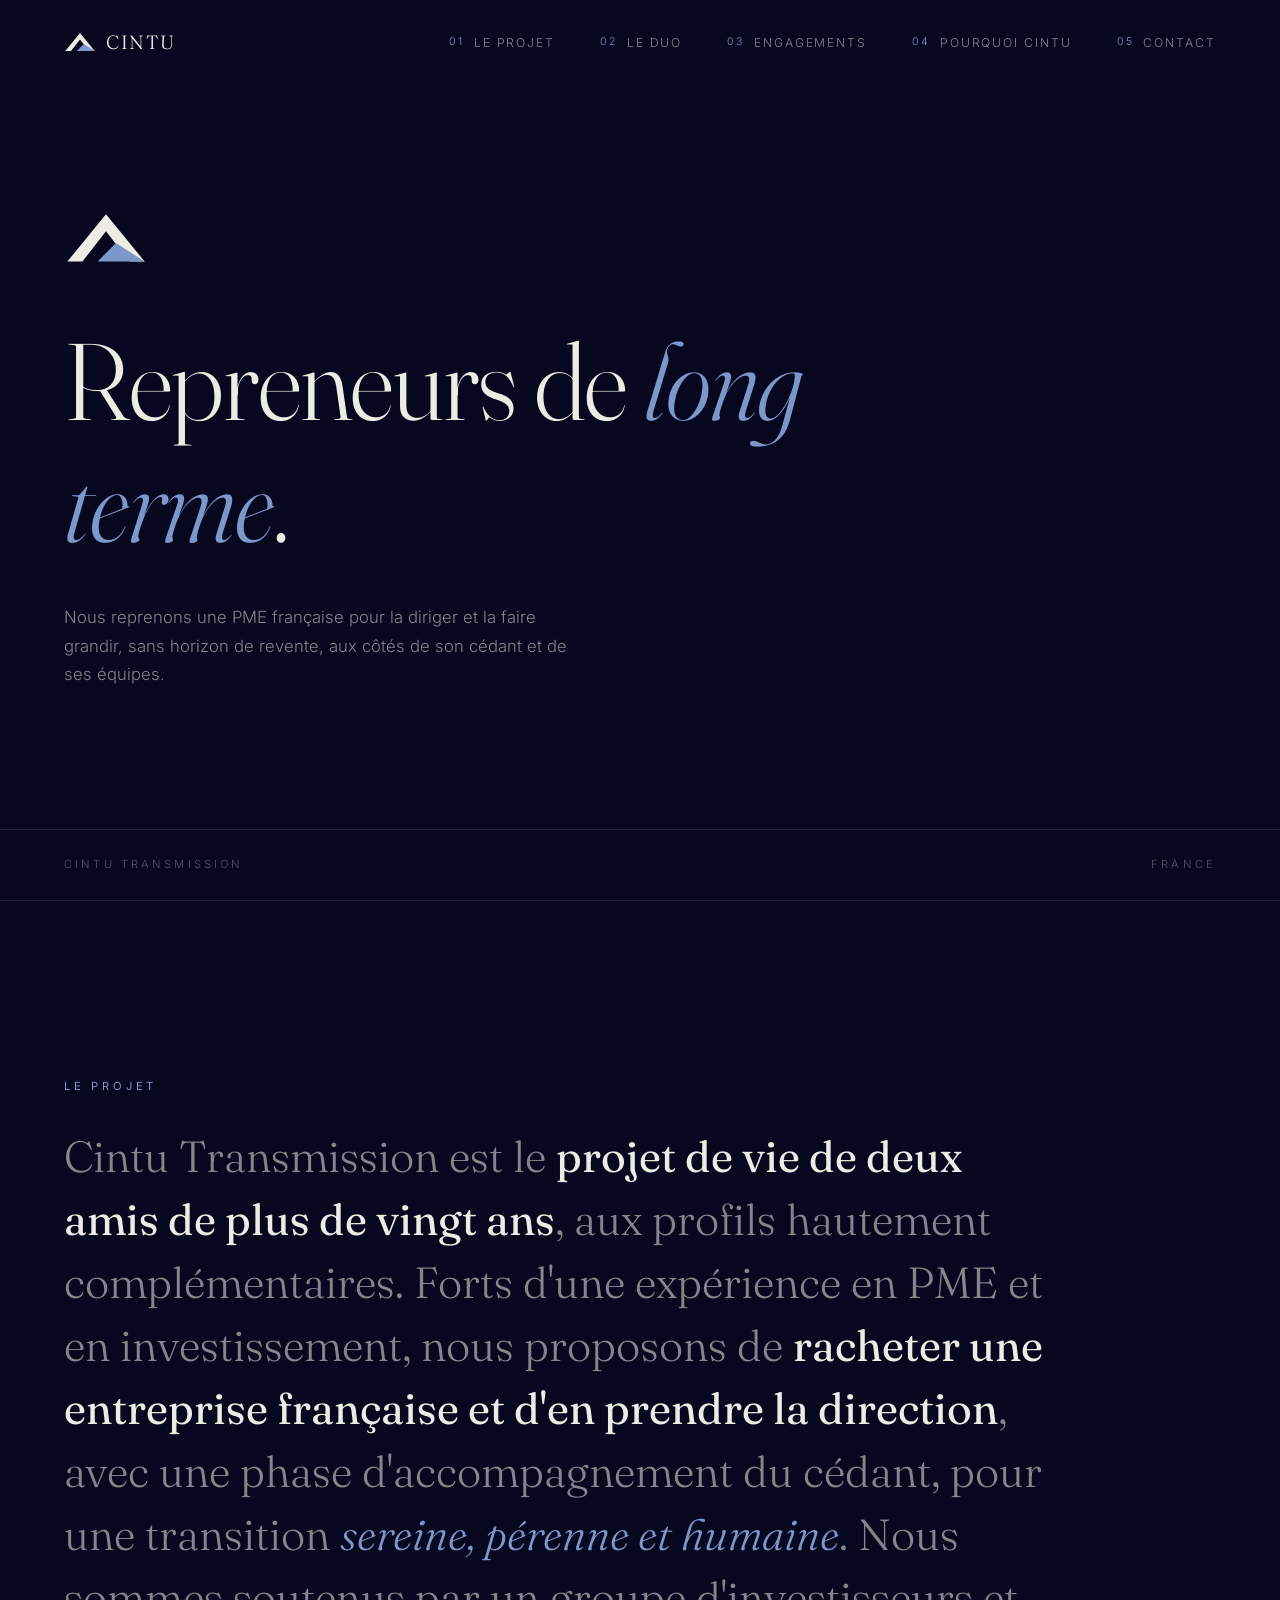
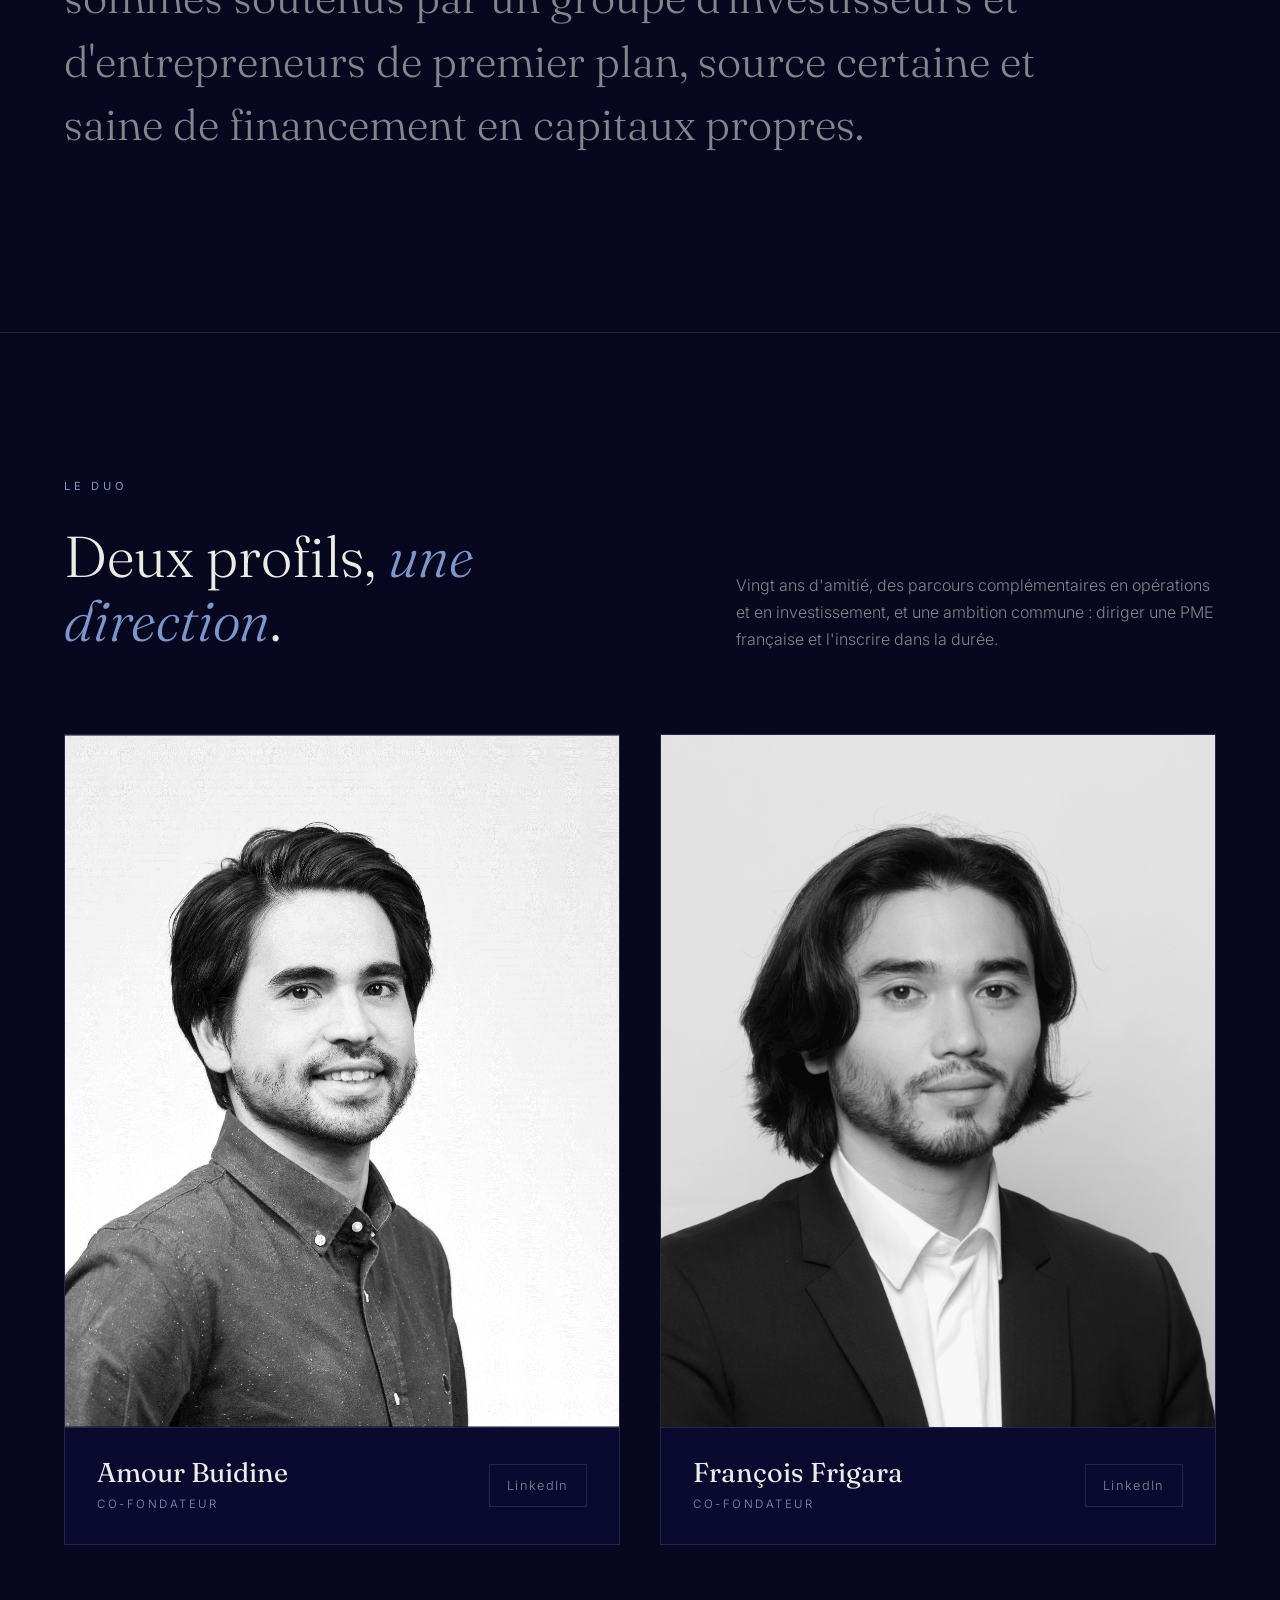
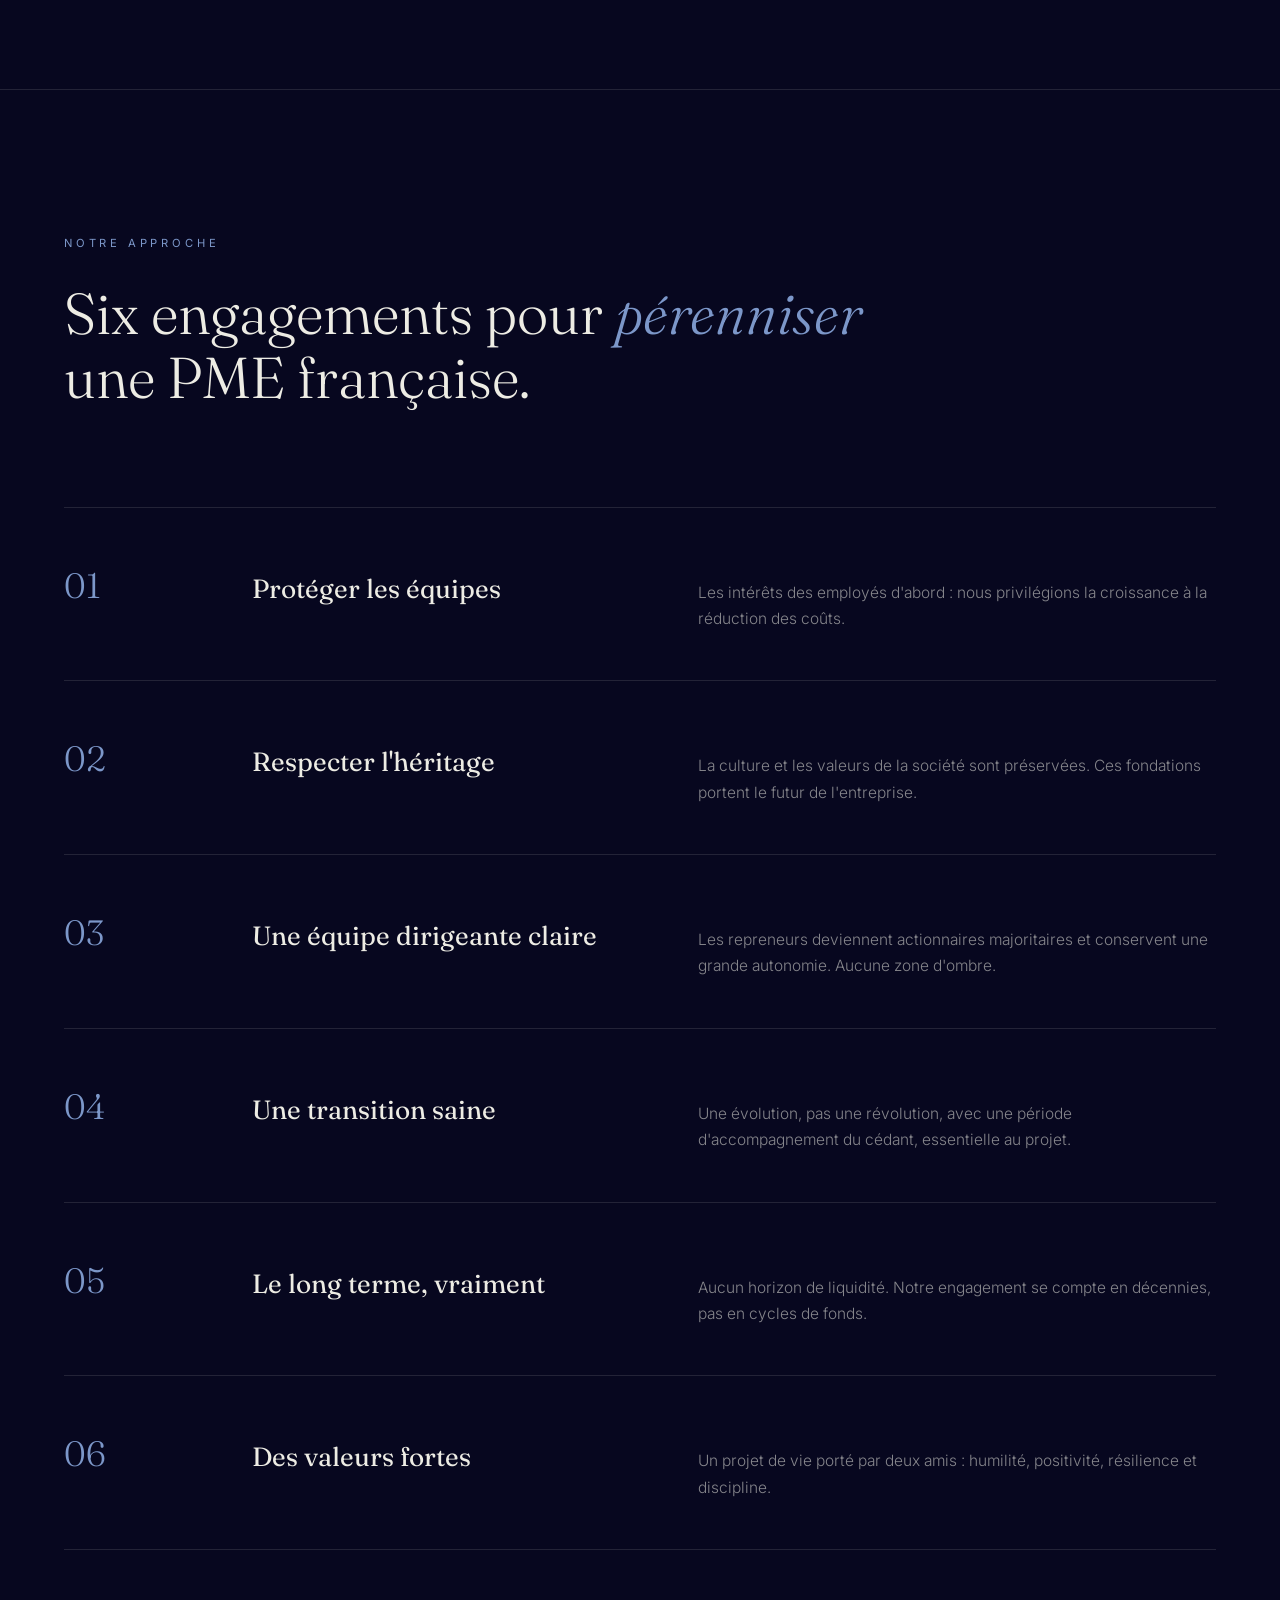
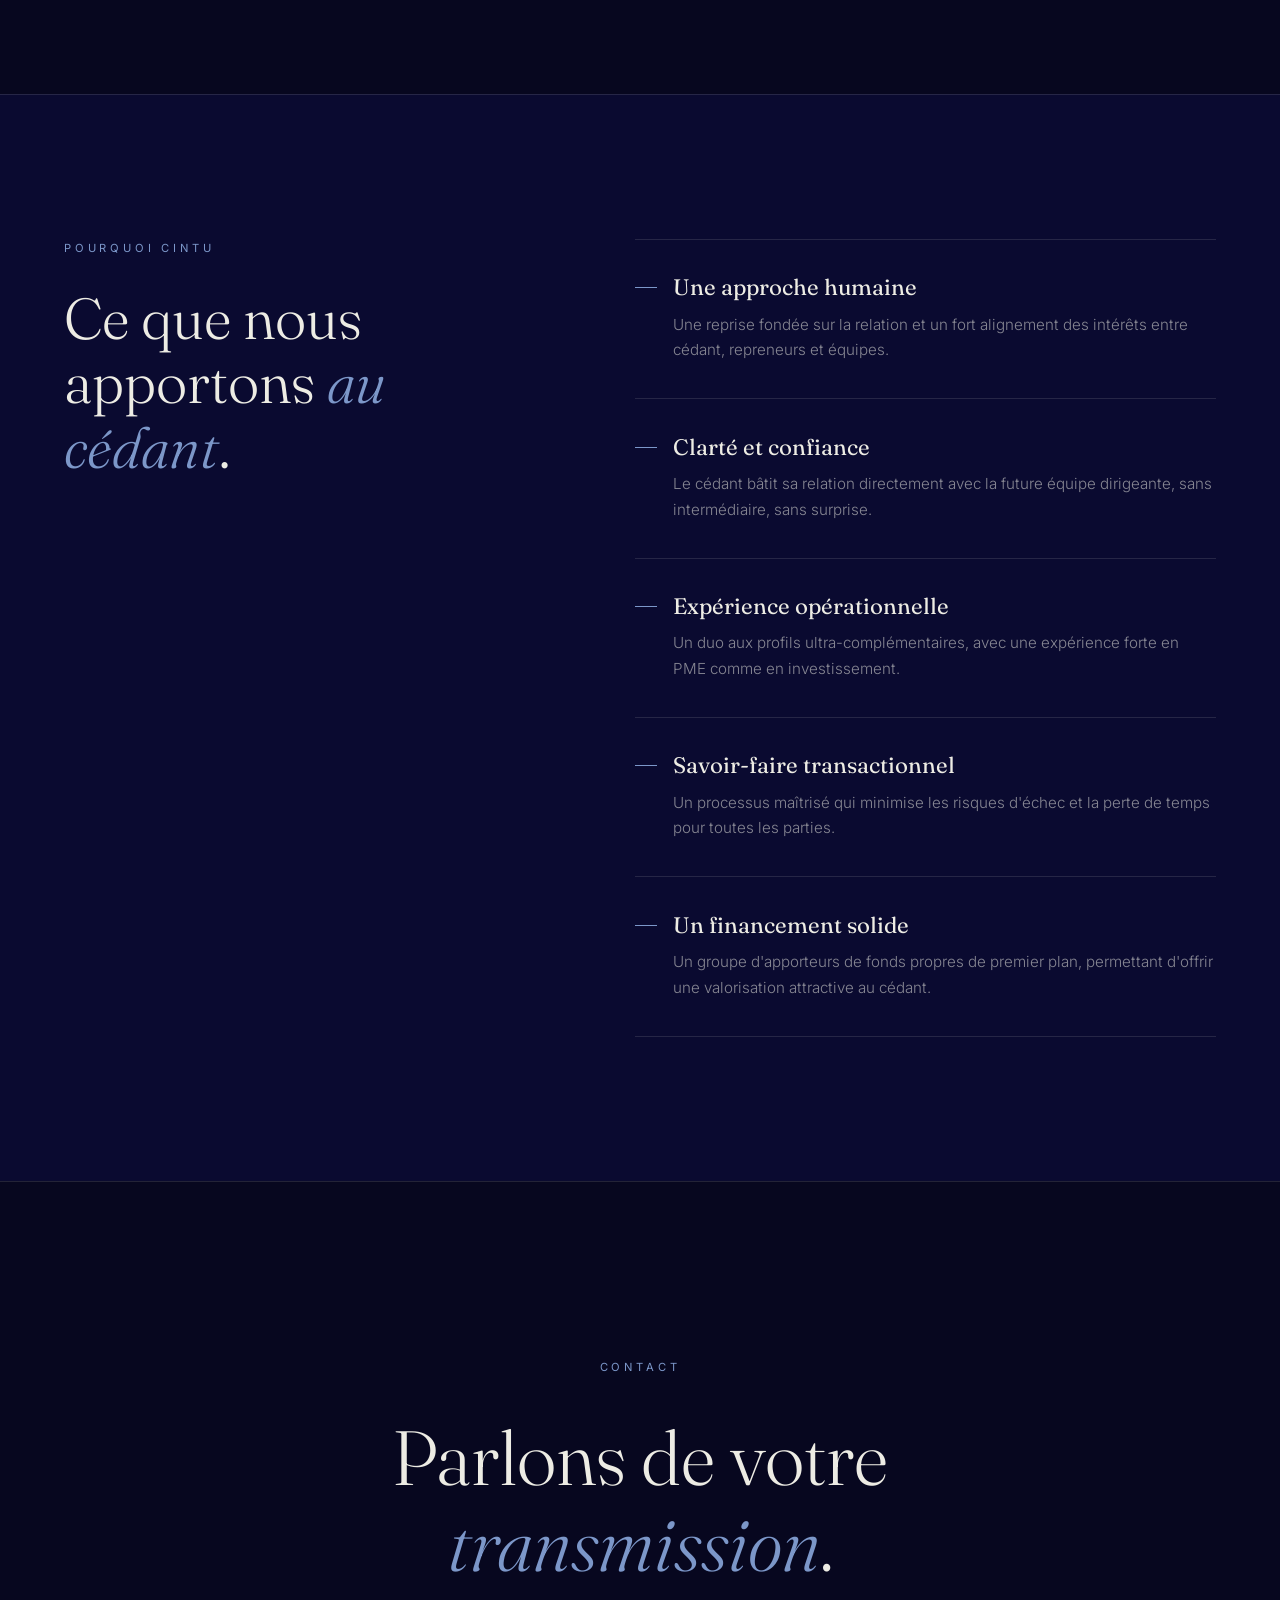
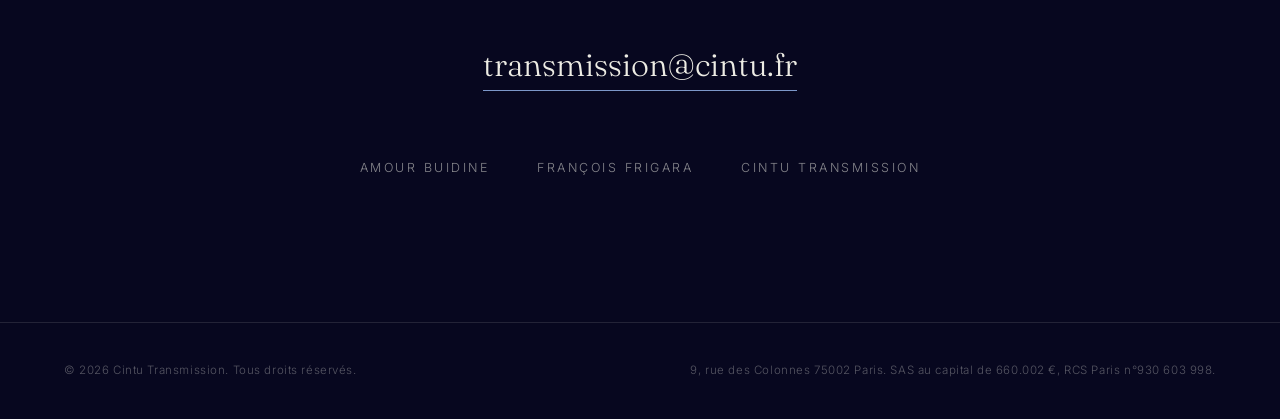
==== commit ba6bac71: "Refonte du site : version monochrome bleu nuit, accent bleu acier Nouvelle page unique remplaçant le" ====
--- a/index.html
+++ b/index.html
@@ -1,39 +1,280 @@
-<!doctype html>
-<html lang="en">
-  <head>
-    <!-- Google tag (gtag.js) -->
-    <script async src="https://www.googletagmanager.com/gtag/js?id=G-C21RK4TB04"></script>
-    <script>
-      window.dataLayer = window.dataLayer || [];
-      function gtag(){dataLayer.push(arguments);}
-      gtag('js', new Date());
-
-      gtag('config', 'G-C21RK4TB04');
-    </script>
-    <meta charset="UTF-8" />
-    <meta name="viewport" content="width=device-width, initial-scale=1.0" />
-    <title>Cintu - Repreneurs de long terme</title>
-
-    <link rel="apple-touch-icon" sizes="180x180" href="/apple-touch-icon.png" />
-    <link rel="icon" type="image/png" sizes="32x32" href="/favicon-32x32.png" />
-    <link rel="icon" type="image/png" sizes="16x16" href="/favicon-16x16.png" />
-    <link rel="manifest" href="/site.webmanifest" />
-    <link rel="mask-icon" href="/safari-pinned-tab.svg" color="#5bbad5" />
-    <meta name="description" content="Cintu Transmission - Repreneurs de long terme">
-    <meta name="author" content="Cintu Transmission" />
-    
-    <meta property="og:type" content="website" />
-    <meta property="og:image" content="/logo_cintu_color.png" />
-    <meta property="og:title" content="Cintu - Repreneurs de long terme">
-  <meta name="twitter:title" content="Cintu - Repreneurs de long terme">
-  <meta property="og:description" content="Cintu Transmission - Repreneurs de long terme">
-  <meta name="twitter:description" content="Cintu Transmission - Repreneurs de long terme">
-  <meta name="twitter:card" content="summary_large_image">
-  <script type="module" crossorigin src="/assets/index-iSQj8Mph.js"></script>
-  <link rel="stylesheet" crossorigin href="/assets/index-Cy9kyRRh.css">
+<!DOCTYPE html>
+<html lang="fr">
+<head>
+<meta charset="UTF-8">
+<meta name="viewport" content="width=device-width, initial-scale=1.0">
+<title>Cintu Transmission, repreneurs de long terme</title>
+<meta name="description" content="Cintu Transmission reprend une PME française pour la diriger et la faire grandir sur le long terme, aux côtés de son cédant et de ses équipes.">
+<link rel="canonical" href="https://www.cintu.fr/">
+<meta property="og:type" content="website">
+<meta property="og:title" content="Cintu Transmission, repreneurs de long terme">
+<meta property="og:description" content="Nous reprenons une PME française pour la diriger et la faire grandir, sans horizon de revente, aux côtés de son cédant et de ses équipes.">
+<meta property="og:url" content="https://www.cintu.fr/">
+<meta property="og:image" content="https://www.cintu.fr/logo_cintu_color.png">
+<meta property="og:locale" content="fr_FR">
+
+<script async src="https://www.googletagmanager.com/gtag/js?id=G-C21RK4TB04"></script>
+<script>
+  window.dataLayer = window.dataLayer || [];
+  function gtag(){dataLayer.push(arguments);}
+  gtag('js', new Date());
+  gtag('config', 'G-C21RK4TB04');
+</script>
+
+<link rel="apple-touch-icon" sizes="180x180" href="apple-touch-icon.png">
+<link rel="icon" type="image/png" sizes="32x32" href="favicon-32x32.png">
+<link rel="icon" type="image/png" sizes="16x16" href="favicon-16x16.png">
+<link rel="manifest" href="site.webmanifest">
+<meta name="msapplication-TileColor" content="#0A0A30">
+<meta name="theme-color" content="#07071f">
+
+<link rel="preconnect" href="https://fonts.googleapis.com">
+<link rel="preconnect" href="https://fonts.gstatic.com" crossorigin>
+<link href="https://fonts.googleapis.com/css2?family=Fraunces:ital,opsz,wght@0,9..144,300;0,9..144,400;0,9..144,500;1,9..144,300&family=Inter:wght@300;400;500&display=swap" rel="stylesheet">
+<style>
+:root{
+  --bg:#07071f;
+  --bg-2:#0A0A30;
+  --bg-3:#10103d;
+  --txt:#EDECE4;
+  --txt-dim:rgba(237,236,228,.55);
+  --txt-faint:rgba(237,236,228,.34);
+  --gold:#7C97C9;
+  --line:rgba(237,236,228,.12);
+  --serif:'Fraunces',Georgia,serif;
+  --sans:'Inter',-apple-system,sans-serif;
+}
+*{margin:0;padding:0;box-sizing:border-box}
+html{scroll-behavior:smooth}
+body{background:var(--bg);color:var(--txt);font-family:var(--sans);font-weight:300;line-height:1.7;-webkit-font-smoothing:antialiased}
+::selection{background:var(--gold);color:var(--bg)}
+h1,h2,h3{font-family:var(--serif);font-weight:400;line-height:1.12}
+.wrap{max-width:1280px;margin:0 auto;padding:0 5vw}
+.eyebrow{font-size:.7rem;letter-spacing:.34em;text-transform:uppercase;color:var(--gold);font-weight:400;display:block;margin-bottom:1.8rem}
+
+/* ── Progress + nav ── */
+.progress{position:fixed;top:0;left:0;height:2px;background:var(--gold);width:0;z-index:200}
+.nav{position:fixed;top:0;left:0;right:0;z-index:100;display:flex;align-items:center;justify-content:space-between;padding:1.6rem 5vw;mix-blend-mode:normal;transition:background .4s,padding .4s}
+.nav.scrolled{background:rgba(7,7,31,.88);backdrop-filter:blur(14px);padding:1rem 5vw;border-bottom:1px solid var(--line)}
+.brand{display:flex;align-items:center;gap:.65rem;text-decoration:none}
+.brand svg{width:32px;height:22px}
+.brand span{font-family:var(--serif);font-size:1.2rem;letter-spacing:.08em;color:var(--txt)}
+.nav ol{display:flex;gap:2.8rem;list-style:none;counter-reset:n}
+.nav ol a{counter-increment:n;color:var(--txt-dim);text-decoration:none;font-size:.76rem;letter-spacing:.16em;text-transform:uppercase;transition:color .3s}
+.nav ol a::before{content:counter(n,decimal-leading-zero)" ";color:var(--gold);font-size:.66rem;vertical-align:.18em;margin-right:.3rem}
+.nav ol a:hover{color:var(--txt)}
+.burger{display:none;background:none;border:1px solid var(--line);color:var(--txt);font-size:1.1rem;padding:.35rem .65rem;cursor:pointer}
+
+/* ── Hero ── */
+.hero{min-height:100vh;display:flex;flex-direction:column;justify-content:center;position:relative;background:var(--bg)}
+.hero .wrap{width:100%}
+.hero-mark{width:84px;margin-bottom:3rem;opacity:0;animation:up 1.4s .2s cubic-bezier(.22,1,.36,1) forwards}
+.hero h1{font-size:clamp(3rem,8.5vw,7.5rem);font-weight:300;letter-spacing:-.01em;max-width:14ch;opacity:0;animation:up 1.6s .55s cubic-bezier(.22,1,.36,1) forwards}
+.hero h1 em{font-style:italic;color:var(--gold)}
+.hero p{margin-top:2.4rem;max-width:520px;color:var(--txt-dim);font-size:1.05rem;opacity:0;animation:up 1.6s 1s cubic-bezier(.22,1,.36,1) forwards}
+.hero-foot{position:absolute;bottom:0;left:0;right:0;display:flex;justify-content:space-between;align-items:center;padding:1.6rem 5vw;border-top:1px solid var(--line);font-size:.7rem;letter-spacing:.28em;text-transform:uppercase;color:var(--txt-faint);opacity:0;animation:up 1.4s 1.5s forwards}
+@keyframes up{from{opacity:0;transform:translateY(30px)}to{opacity:1;transform:none}}
+
+/* ── Manifesto ── */
+.manifesto{padding:11rem 0;border-top:1px solid var(--line)}
+.manifesto p{font-family:var(--serif);font-size:clamp(1.6rem,3.4vw,2.8rem);font-weight:300;line-height:1.45;max-width:1000px;color:var(--txt-dim)}
+.manifesto p strong{font-weight:400;color:var(--txt)}
+.manifesto p em{font-style:italic;color:var(--gold)}
+
+/* ── Duo ── */
+.duo{padding:9rem 0;border-top:1px solid var(--line)}
+.duo-head{display:grid;grid-template-columns:1fr 1fr;gap:4rem;align-items:end;margin-bottom:5rem}
+.duo-head h2{font-size:clamp(2.4rem,4.5vw,4rem);font-weight:300}
+.duo-head h2 em{font-style:italic;color:var(--gold)}
+.duo-head p{color:var(--txt-dim);max-width:480px;justify-self:end}
+.duo-grid{display:grid;grid-template-columns:1fr 1fr;gap:2.5rem}
+.profil{border:1px solid var(--line);background:var(--bg-2)}
+.profil figure{margin:0;aspect-ratio:4/5;overflow:hidden}
+.profil img{width:100%;height:100%;object-fit:cover;filter:grayscale(1) contrast(1.04);transition:transform .8s cubic-bezier(.22,1,.36,1)}
+.profil:hover img{transform:scale(1.03)}
+.profil-meta{display:flex;justify-content:space-between;align-items:center;gap:1.5rem;padding:1.8rem 2rem;border-top:1px solid var(--line)}
+.profil-meta h3{font-size:1.7rem;font-weight:400}
+.profil-meta small{display:block;font-family:var(--sans);font-size:.72rem;letter-spacing:.22em;text-transform:uppercase;color:var(--gold);margin-top:.5rem}
+.profil-meta a{color:var(--txt-dim);text-decoration:none;font-size:.8rem;letter-spacing:.1em;border:1px solid var(--line);padding:.6rem 1.1rem;transition:all .3s;flex:none}
+.profil-meta a:hover{color:var(--bg);background:var(--gold);border-color:var(--gold)}
+
+/* ── Engagements ── */
+.engagements{padding:9rem 0;border-top:1px solid var(--line)}
+.engagements h2{font-size:clamp(2.4rem,4.5vw,4rem);font-weight:300;max-width:800px;margin-bottom:6rem}
+.engagements h2 em{font-style:italic;color:var(--gold)}
+.eng-row{display:grid;grid-template-columns:140px 1fr 1.3fr;gap:3rem;padding:3rem 0;border-top:1px solid var(--line);align-items:baseline;transition:background .4s;position:relative}
+.eng-row:last-child{border-bottom:1px solid var(--line)}
+.eng-row:hover{background:rgba(237,236,228,.025)}
+.eng-row b{font-family:var(--serif);font-weight:300;font-size:2.2rem;color:var(--gold)}
+.eng-row h3{font-size:1.65rem;font-weight:400}
+.eng-row p{color:var(--txt-dim);font-size:.97rem}
+
+/* ── Pourquoi ── */
+.pourquoi{padding:9rem 0;border-top:1px solid var(--line);background:var(--bg-2)}
+.pq-grid{display:grid;grid-template-columns:.9fr 1.1fr;gap:6rem}
+.pq-grid h2{font-size:clamp(2.4rem,4.5vw,4rem);font-weight:300;position:sticky;top:7rem}
+.pq-grid h2 em{font-style:italic;color:var(--gold)}
+.pq-item{padding:2.2rem 0;border-top:1px solid var(--line)}
+.pq-item:last-child{border-bottom:1px solid var(--line)}
+.pq-item h3{font-size:1.4rem;font-weight:400;margin-bottom:.7rem;display:flex;align-items:center;gap:1rem}
+.pq-item h3::before{content:"";width:22px;height:1px;background:var(--gold);flex:none}
+.pq-item p{color:var(--txt-dim);font-size:.95rem;padding-left:calc(22px + 1rem)}
+
+/* ── Contact ── */
+.contact{padding:11rem 0 9rem;border-top:1px solid var(--line);text-align:center}
+.contact .eyebrow{margin-bottom:2.4rem}
+.contact h2{font-size:clamp(2.6rem,6vw,5.4rem);font-weight:300;max-width:18ch;margin:0 auto 3.2rem}
+.contact h2 em{font-style:italic;color:var(--gold)}
+.contact a.mail{font-family:var(--serif);font-size:clamp(1.3rem,2.6vw,2rem);color:var(--txt);text-decoration:none;border-bottom:1px solid var(--gold);padding-bottom:.35rem;transition:color .3s}
+.contact a.mail:hover{color:var(--gold)}
+.contact-links{margin-top:4rem;display:flex;justify-content:center;gap:3rem;font-size:.78rem;letter-spacing:.2em;text-transform:uppercase}
+.contact-links a{color:var(--txt-dim);text-decoration:none;transition:color .3s}
+.contact-links a:hover{color:var(--gold)}
+
+footer{border-top:1px solid var(--line);padding:2.4rem 5vw;display:flex;justify-content:space-between;gap:2rem;font-size:.72rem;color:var(--txt-faint);letter-spacing:.05em;flex-wrap:wrap}
+
+.gold-path{fill:var(--gold)}
+
+@media(max-width:920px){
+  .nav ol{display:none}
+  .nav.open ol{display:flex;position:fixed;inset:0;background:var(--bg);flex-direction:column;justify-content:center;align-items:center;gap:2.2rem}
+  .nav.open ol a{font-size:1rem}
+  .burger{display:block;position:relative;z-index:101}
+  .duo-head,.duo-grid,.pq-grid{grid-template-columns:1fr;gap:3rem}
+  .duo-head p{justify-self:start}
+  .pq-grid h2{position:static}
+  .eng-row{grid-template-columns:1fr;gap:.7rem;padding:2.2rem 0}
+  .manifesto,.duo,.engagements,.pourquoi,.contact{padding:5.5rem 0}
+  .hero-foot{font-size:.58rem;letter-spacing:.18em}
+}
+</style>
 </head>
-
-  <body>
-    <div id="root"></div>
-  </body>
+<body>
+
+<div class="progress" id="progress"></div>
+
+<header class="nav" id="nav">
+  <a class="brand" href="#top" aria-label="Cintu Transmission">
+    <svg viewBox="0 0 100 64" fill="none" aria-hidden="true"><path d="M50 4 96 60 78 60 50 24 22 60 4 60Z" fill="#EDECE4"/><path class="gold-path" d="M62 38 96 60 40 60Z"/></svg>
+    <span>CINTU</span>
+  </a>
+  <button class="burger" id="burger" aria-label="Menu">☰</button>
+  <ol>
+    <li><a href="#manifesto">Le projet</a></li>
+    <li><a href="#duo">Le duo</a></li>
+    <li><a href="#engagements">Engagements</a></li>
+    <li><a href="#pourquoi">Pourquoi Cintu</a></li>
+    <li><a href="#contact">Contact</a></li>
+  </ol>
+</header>
+
+<section class="hero" id="top">
+  <div class="wrap">
+    <svg class="hero-mark" viewBox="0 0 100 64" fill="none" aria-hidden="true"><path d="M50 4 96 60 78 60 50 24 22 60 4 60Z" fill="#EDECE4"/><path class="gold-path" d="M62 38 96 60 40 60Z"/></svg>
+    <h1>Repreneurs de <em>long terme</em>.</h1>
+    <p>Nous reprenons une PME française pour la diriger et la faire grandir, sans horizon de revente, aux côtés de son cédant et de ses équipes.</p>
+  </div>
+  <div class="hero-foot">
+    <span>Cintu Transmission</span>
+    <span>France</span>
+  </div>
+</section>
+
+<section class="manifesto" id="manifesto">
+  <div class="wrap">
+    <span class="eyebrow">Le projet</span>
+    <p>Cintu Transmission est le <strong>projet de vie de deux amis de plus de vingt ans</strong>, aux profils hautement complémentaires. Forts d'une expérience en PME et en investissement, nous proposons de <strong>racheter une entreprise française et d'en prendre la direction</strong>, avec une phase d'accompagnement du cédant, pour une transition <em>sereine, pérenne et humaine</em>. Nous sommes soutenus par un groupe d'investisseurs et d'entrepreneurs de premier plan, source certaine et saine de financement en capitaux propres.</p>
+  </div>
+</section>
+
+<section class="duo" id="duo">
+  <div class="wrap">
+    <div class="duo-head">
+      <div>
+        <span class="eyebrow">Le duo</span>
+        <h2>Deux profils, <em>une direction</em>.</h2>
+      </div>
+      <p>Vingt ans d'amitié, des parcours complémentaires en opérations et en investissement, et une ambition commune&nbsp;: diriger une PME française et l'inscrire dans la durée.</p>
+    </div>
+    <div class="duo-grid">
+      <article class="profil">
+        <figure><img src="photo_AB.png" alt="Amour Buidine" style="object-position:60% 25%"></figure>
+        <div class="profil-meta">
+          <div><h3>Amour Buidine</h3><small>Co-fondateur</small></div>
+          <a href="https://www.linkedin.com/in/amourbuidine" target="_blank" rel="noopener">LinkedIn</a>
+        </div>
+      </article>
+      <article class="profil">
+        <figure><img src="photo_FF.png" alt="François Frigara" style="object-position:50% 20%"></figure>
+        <div class="profil-meta">
+          <div><h3>François Frigara</h3><small>Co-fondateur</small></div>
+          <a href="https://www.linkedin.com/in/francois-frigara" target="_blank" rel="noopener">LinkedIn</a>
+        </div>
+      </article>
+    </div>
+  </div>
+</section>
+
+<section class="engagements" id="engagements">
+  <div class="wrap">
+    <span class="eyebrow">Notre approche</span>
+    <h2>Six engagements pour <em>pérenniser</em> une PME française.</h2>
+    <div>
+      <div class="eng-row"><b>01</b><h3>Protéger les équipes</h3><p>Les intérêts des employés d'abord&nbsp;: nous privilégions la croissance à la réduction des coûts.</p></div>
+      <div class="eng-row"><b>02</b><h3>Respecter l'héritage</h3><p>La culture et les valeurs de la société sont préservées. Ces fondations portent le futur de l'entreprise.</p></div>
+      <div class="eng-row"><b>03</b><h3>Une équipe dirigeante claire</h3><p>Les repreneurs deviennent actionnaires majoritaires et conservent une grande autonomie. Aucune zone d'ombre.</p></div>
+      <div class="eng-row"><b>04</b><h3>Une transition saine</h3><p>Une évolution, pas une révolution, avec une période d'accompagnement du cédant, essentielle au projet.</p></div>
+      <div class="eng-row"><b>05</b><h3>Le long terme, vraiment</h3><p>Aucun horizon de liquidité. Notre engagement se compte en décennies, pas en cycles de fonds.</p></div>
+      <div class="eng-row"><b>06</b><h3>Des valeurs fortes</h3><p>Un projet de vie porté par deux amis&nbsp;: humilité, positivité, résilience et discipline.</p></div>
+    </div>
+  </div>
+</section>
+
+<section class="pourquoi" id="pourquoi">
+  <div class="wrap">
+    <div class="pq-grid">
+      <div>
+        <span class="eyebrow">Pourquoi Cintu</span>
+        <h2>Ce que nous apportons <em>au cédant</em>.</h2>
+      </div>
+      <div>
+        <div class="pq-item"><h3>Une approche humaine</h3><p>Une reprise fondée sur la relation et un fort alignement des intérêts entre cédant, repreneurs et équipes.</p></div>
+        <div class="pq-item"><h3>Clarté et confiance</h3><p>Le cédant bâtit sa relation directement avec la future équipe dirigeante, sans intermédiaire, sans surprise.</p></div>
+        <div class="pq-item"><h3>Expérience opérationnelle</h3><p>Un duo aux profils ultra-complémentaires, avec une expérience forte en PME comme en investissement.</p></div>
+        <div class="pq-item"><h3>Savoir-faire transactionnel</h3><p>Un processus maîtrisé qui minimise les risques d'échec et la perte de temps pour toutes les parties.</p></div>
+        <div class="pq-item"><h3>Un financement solide</h3><p>Un groupe d'apporteurs de fonds propres de premier plan, permettant d'offrir une valorisation attractive au cédant.</p></div>
+      </div>
+    </div>
+  </div>
+</section>
+
+<section class="contact" id="contact">
+  <div class="wrap">
+    <span class="eyebrow">Contact</span>
+    <h2>Parlons de votre <em>transmission</em>.</h2>
+    <a class="mail" href="mailto:transmission@cintu.fr">transmission@cintu.fr</a>
+    <div class="contact-links">
+      <a href="https://www.linkedin.com/in/amourbuidine" target="_blank" rel="noopener">Amour Buidine</a>
+      <a href="https://www.linkedin.com/in/francois-frigara" target="_blank" rel="noopener">François Frigara</a>
+      <a href="https://www.linkedin.com/company/cintu-transmission" target="_blank" rel="noopener">Cintu Transmission</a>
+    </div>
+  </div>
+</section>
+
+<footer>
+  <span>© 2026 Cintu Transmission. Tous droits réservés.</span>
+  <span>9, rue des Colonnes 75002 Paris. SAS au capital de 660.002 €, RCS Paris n°930 603 998.</span>
+</footer>
+
+<script>
+const nav=document.getElementById('nav'),bar=document.getElementById('progress');
+addEventListener('scroll',()=>{
+  nav.classList.toggle('scrolled',scrollY>40);
+  const h=document.documentElement;
+  bar.style.width=(scrollY/(h.scrollHeight-h.clientHeight)*100)+'%';
+});
+document.getElementById('burger').addEventListener('click',()=>nav.classList.toggle('open'));
+nav.querySelectorAll('ol a').forEach(a=>a.addEventListener('click',()=>nav.classList.remove('open')));
+</script>
+</body>
 </html>
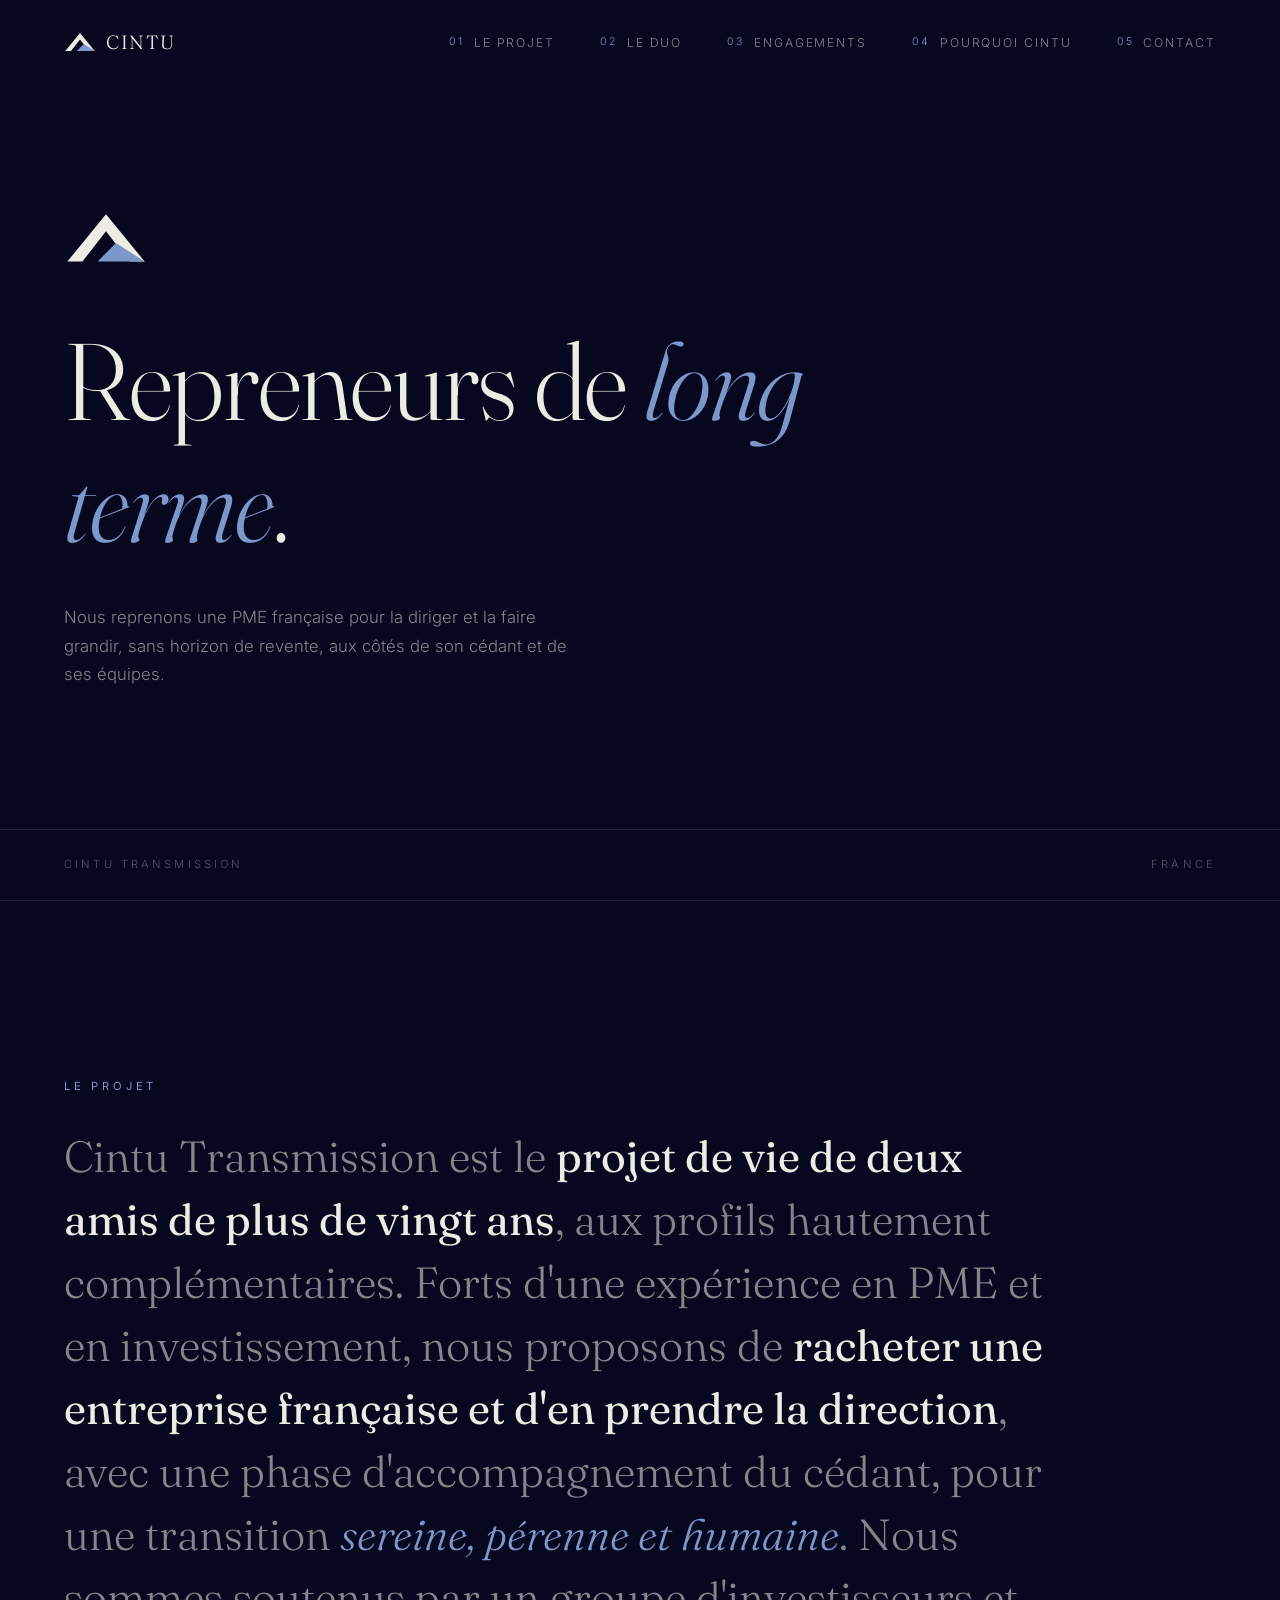
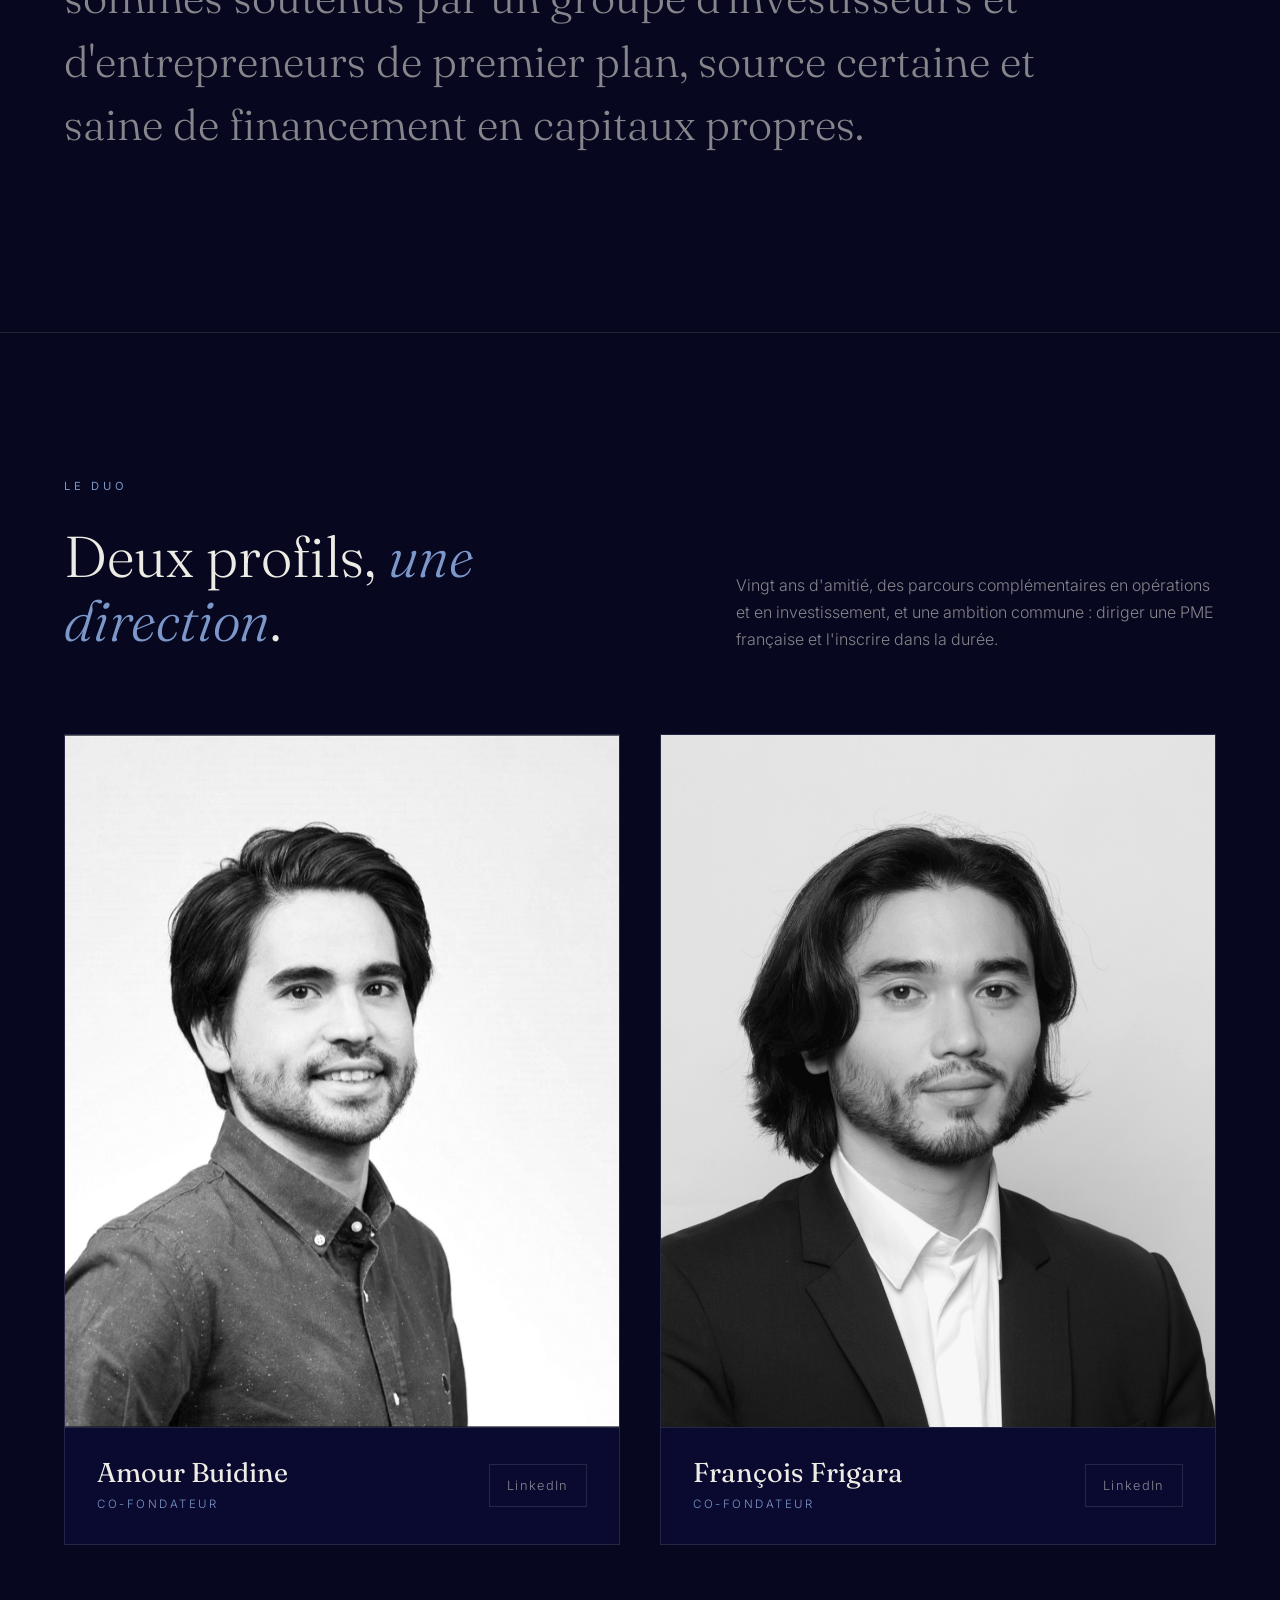
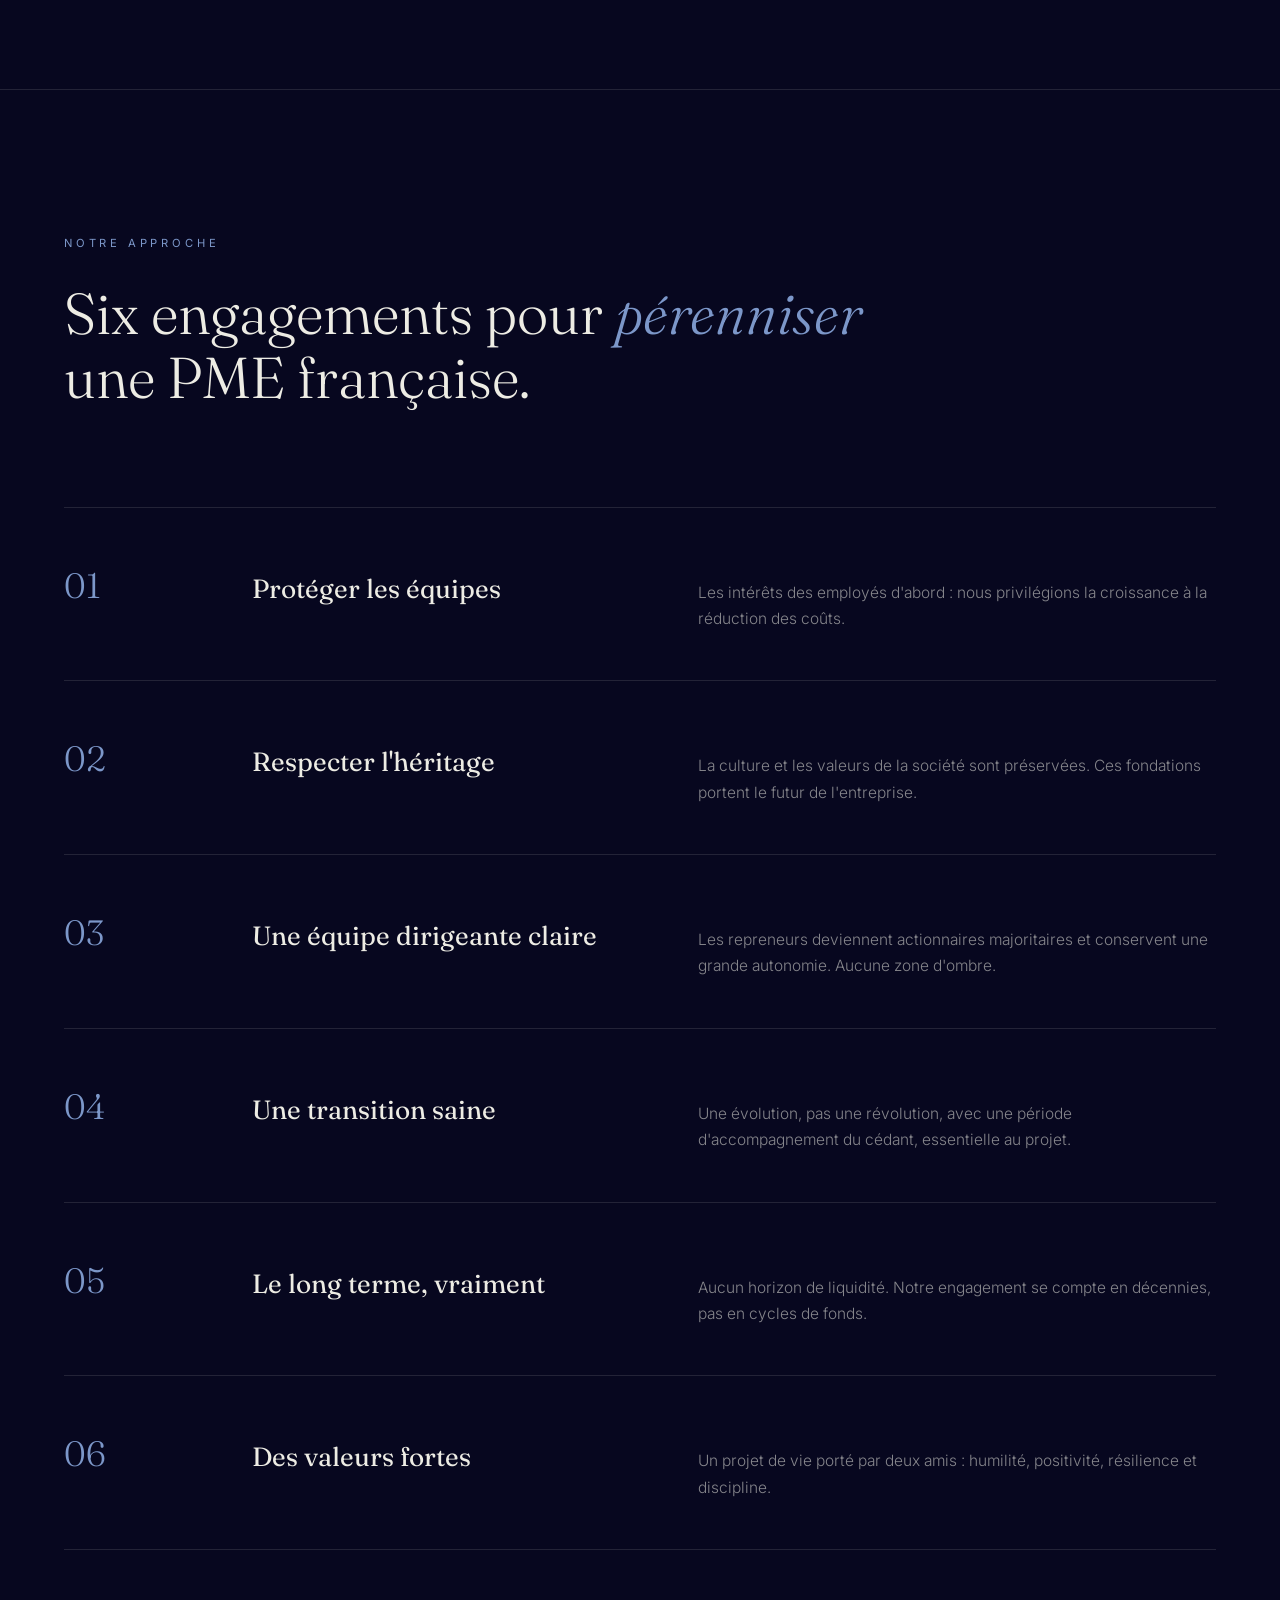
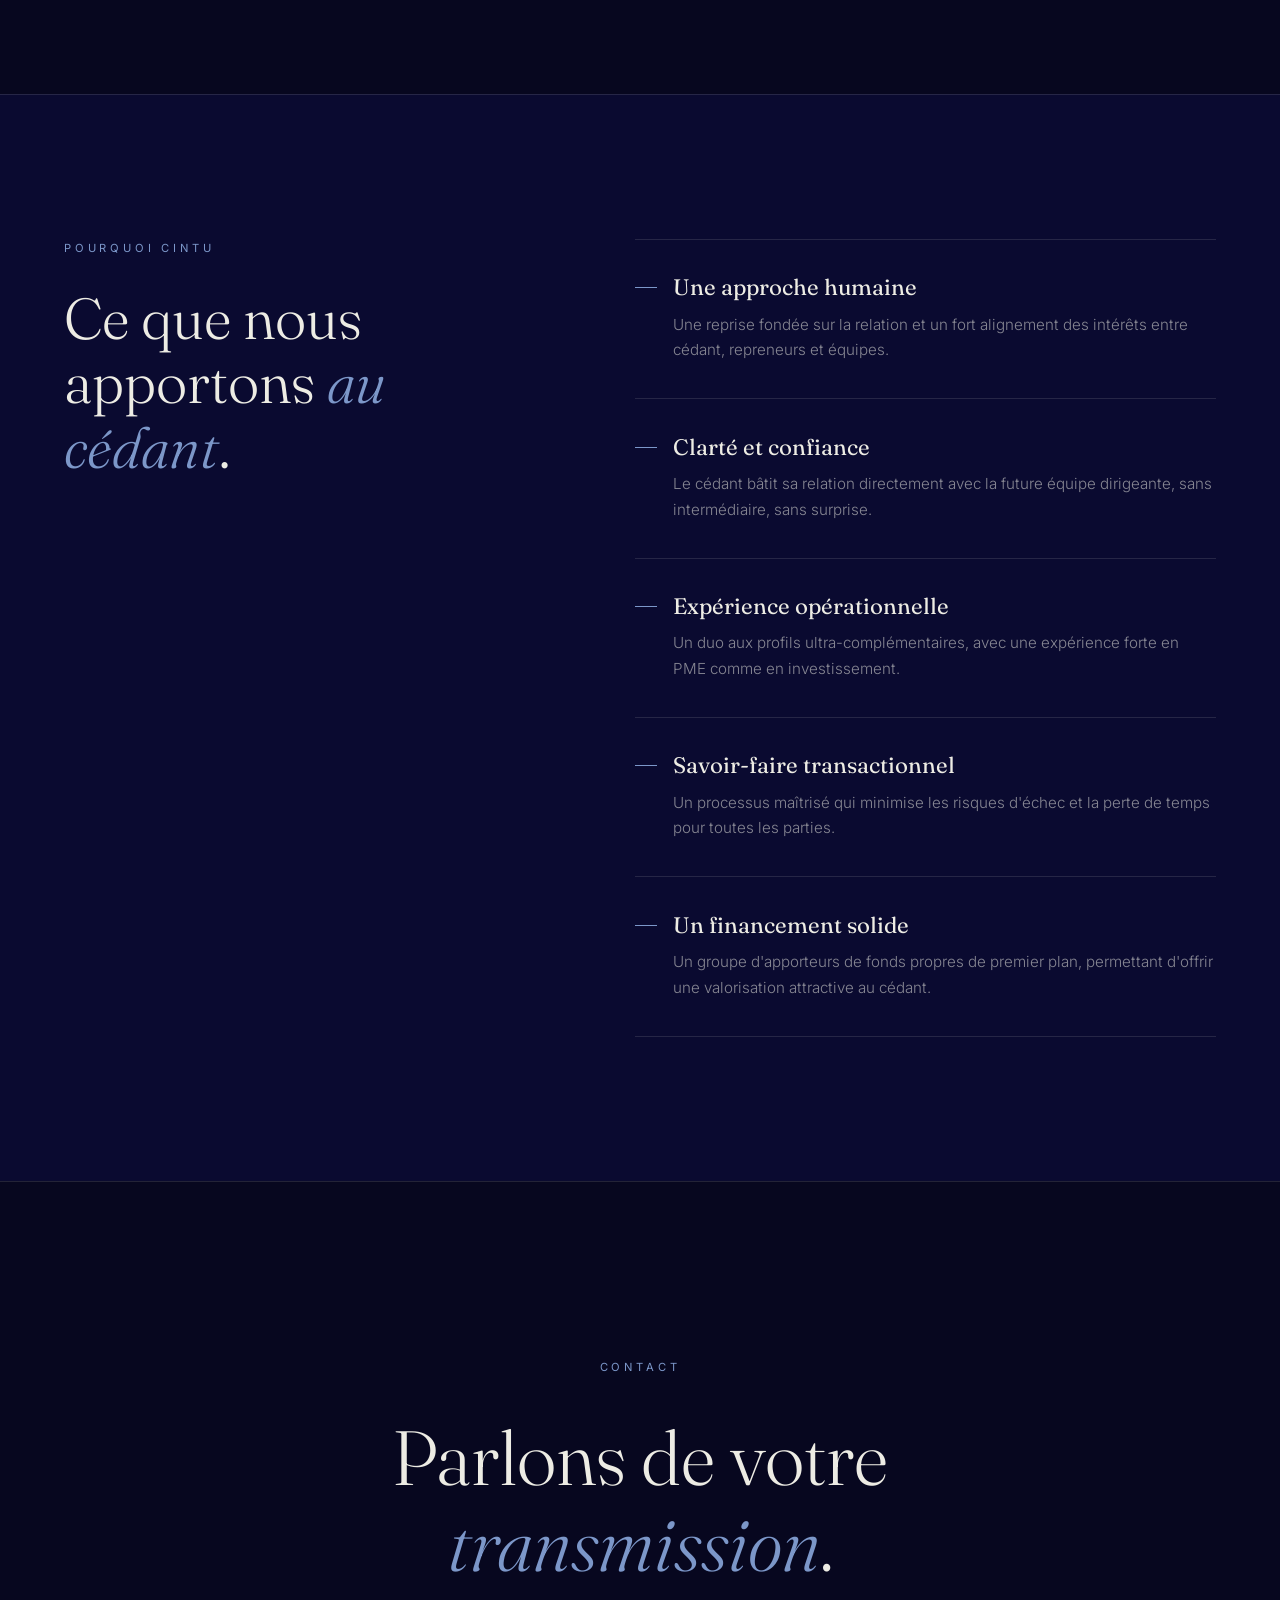
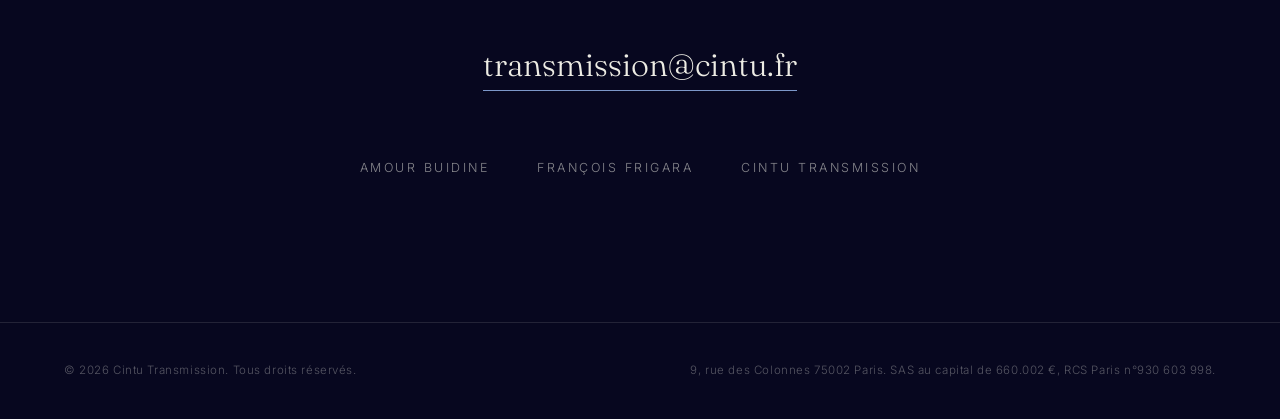
==== commit e0c78171: "Compression des portraits : JPEG 1200px, ~3,9 Mo économisés Co-Authored-By: Claude Fable 5 <noreply@" ====
--- a/index.html
+++ b/index.html
@@ -198,14 +198,14 @@
     </div>
     <div class="duo-grid">
       <article class="profil">
-        <figure><img src="photo_AB.png" alt="Amour Buidine" style="object-position:60% 25%"></figure>
+        <figure><img src="photo_AB.jpg" alt="Amour Buidine" style="object-position:60% 25%"></figure>
         <div class="profil-meta">
           <div><h3>Amour Buidine</h3><small>Co-fondateur</small></div>
           <a href="https://www.linkedin.com/in/amourbuidine" target="_blank" rel="noopener">LinkedIn</a>
         </div>
       </article>
       <article class="profil">
-        <figure><img src="photo_FF.png" alt="François Frigara" style="object-position:50% 20%"></figure>
+        <figure><img src="photo_FF.jpg" alt="François Frigara" style="object-position:50% 20%"></figure>
         <div class="profil-meta">
           <div><h3>François Frigara</h3><small>Co-fondateur</small></div>
           <a href="https://www.linkedin.com/in/francois-frigara" target="_blank" rel="noopener">LinkedIn</a>
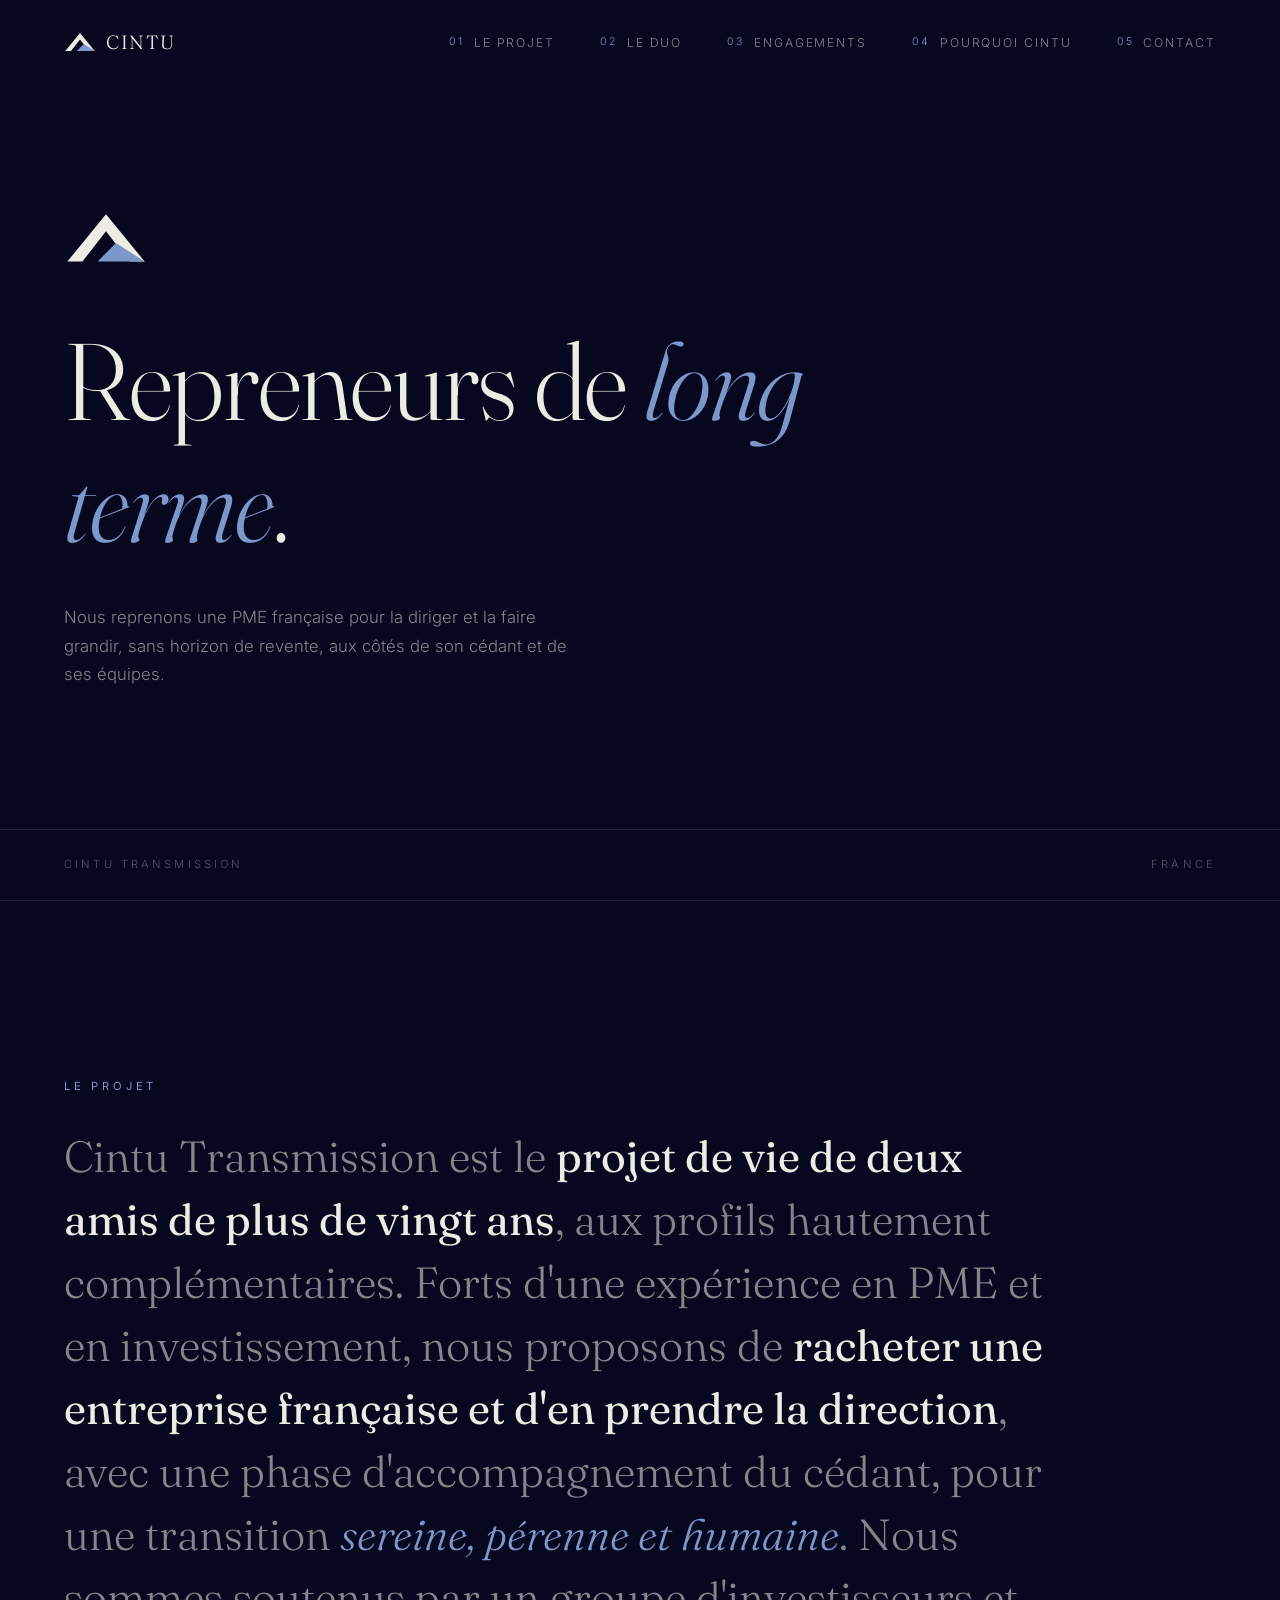
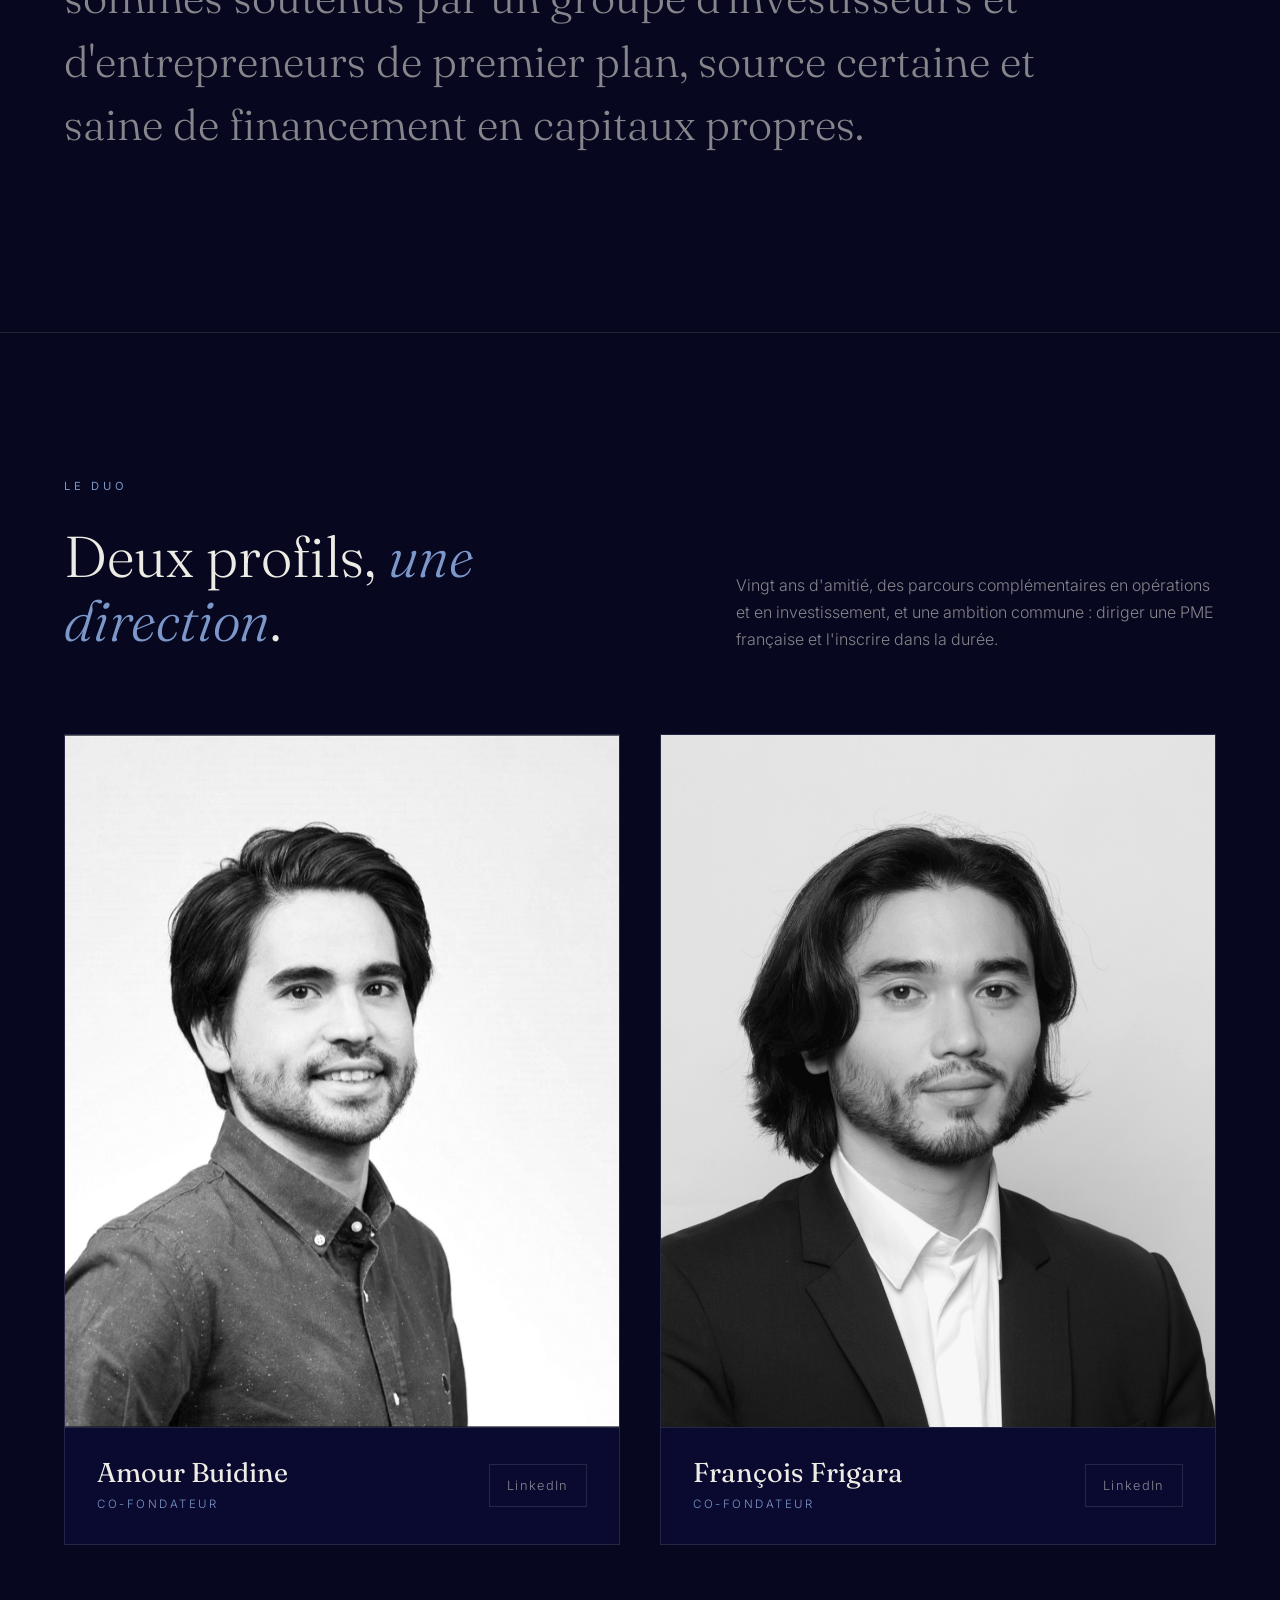
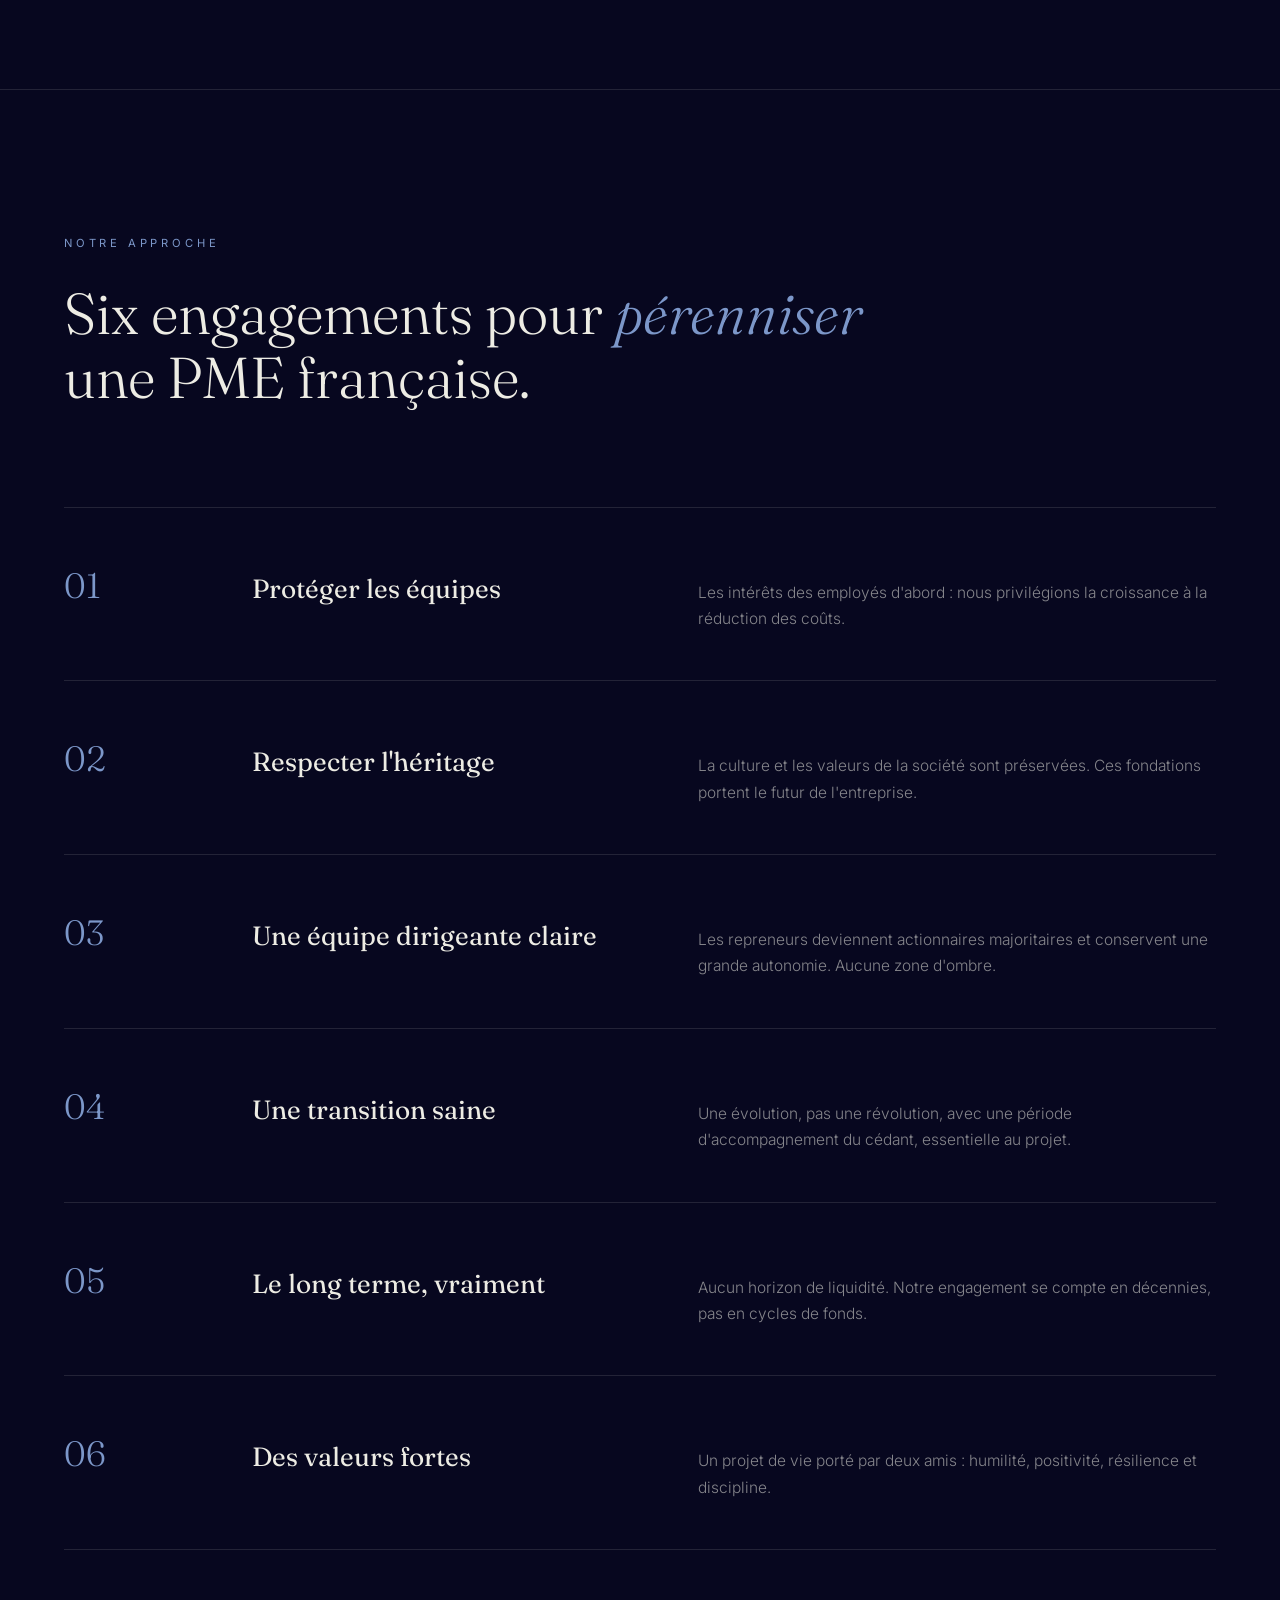
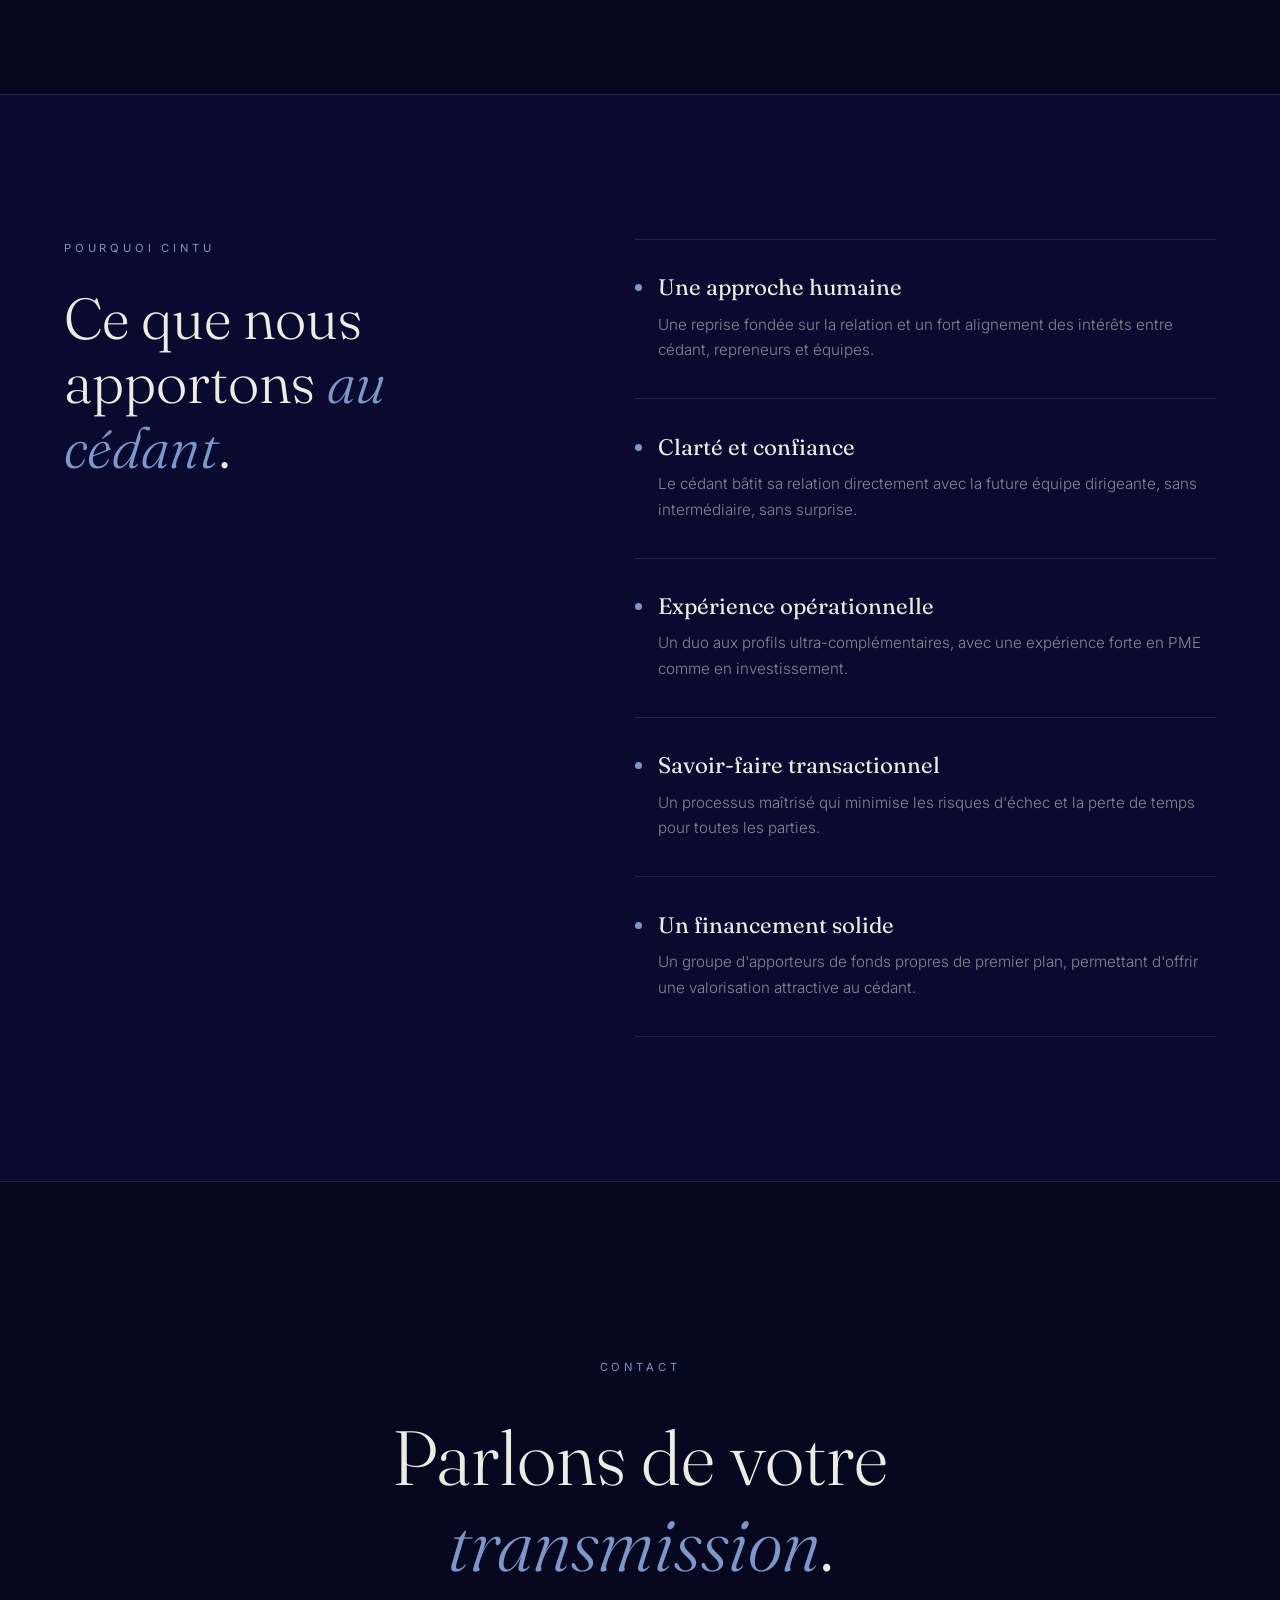
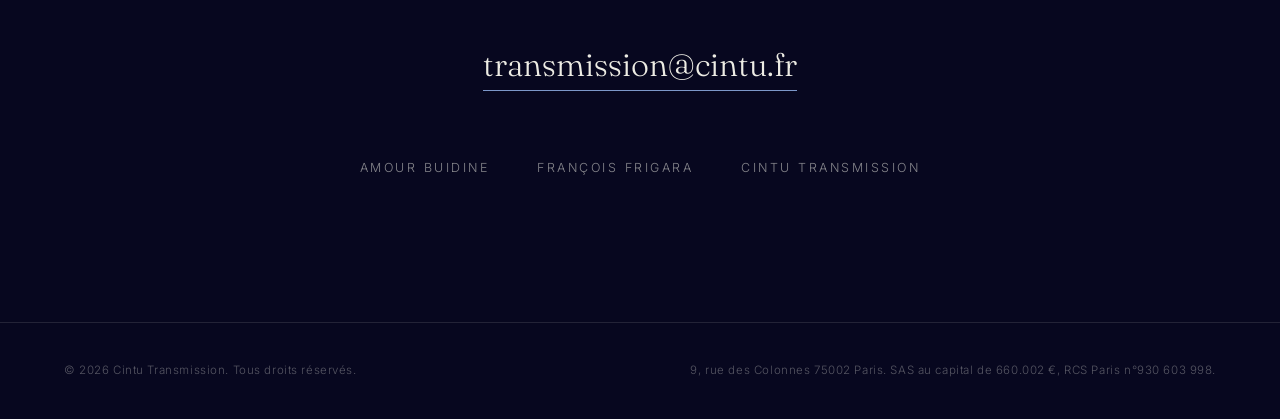
==== commit 4b77932b: "Section Pourquoi Cintu : puce ronde au lieu du trait facon tiret cadratin Co-Authored-By: Claude Opu" ====
--- a/index.html
+++ b/index.html
@@ -25,6 +25,7 @@
 <link rel="icon" type="image/png" sizes="32x32" href="favicon-32x32.png">
 <link rel="icon" type="image/png" sizes="16x16" href="favicon-16x16.png">
 <link rel="manifest" href="site.webmanifest">
+<link rel="mask-icon" href="safari-pinned-tab.svg" color="#7C97C9">
 <meta name="msapplication-TileColor" content="#0A0A30">
 <meta name="theme-color" content="#07071f">
 
@@ -117,8 +118,8 @@
 .pq-item{padding:2.2rem 0;border-top:1px solid var(--line)}
 .pq-item:last-child{border-bottom:1px solid var(--line)}
 .pq-item h3{font-size:1.4rem;font-weight:400;margin-bottom:.7rem;display:flex;align-items:center;gap:1rem}
-.pq-item h3::before{content:"";width:22px;height:1px;background:var(--gold);flex:none}
-.pq-item p{color:var(--txt-dim);font-size:.95rem;padding-left:calc(22px + 1rem)}
+.pq-item h3::before{content:"";width:7px;height:7px;border-radius:50%;background:var(--gold);flex:none}
+.pq-item p{color:var(--txt-dim);font-size:.95rem;padding-left:calc(7px + 1rem)}
 
 /* ── Contact ── */
 .contact{padding:11rem 0 9rem;border-top:1px solid var(--line);text-align:center}
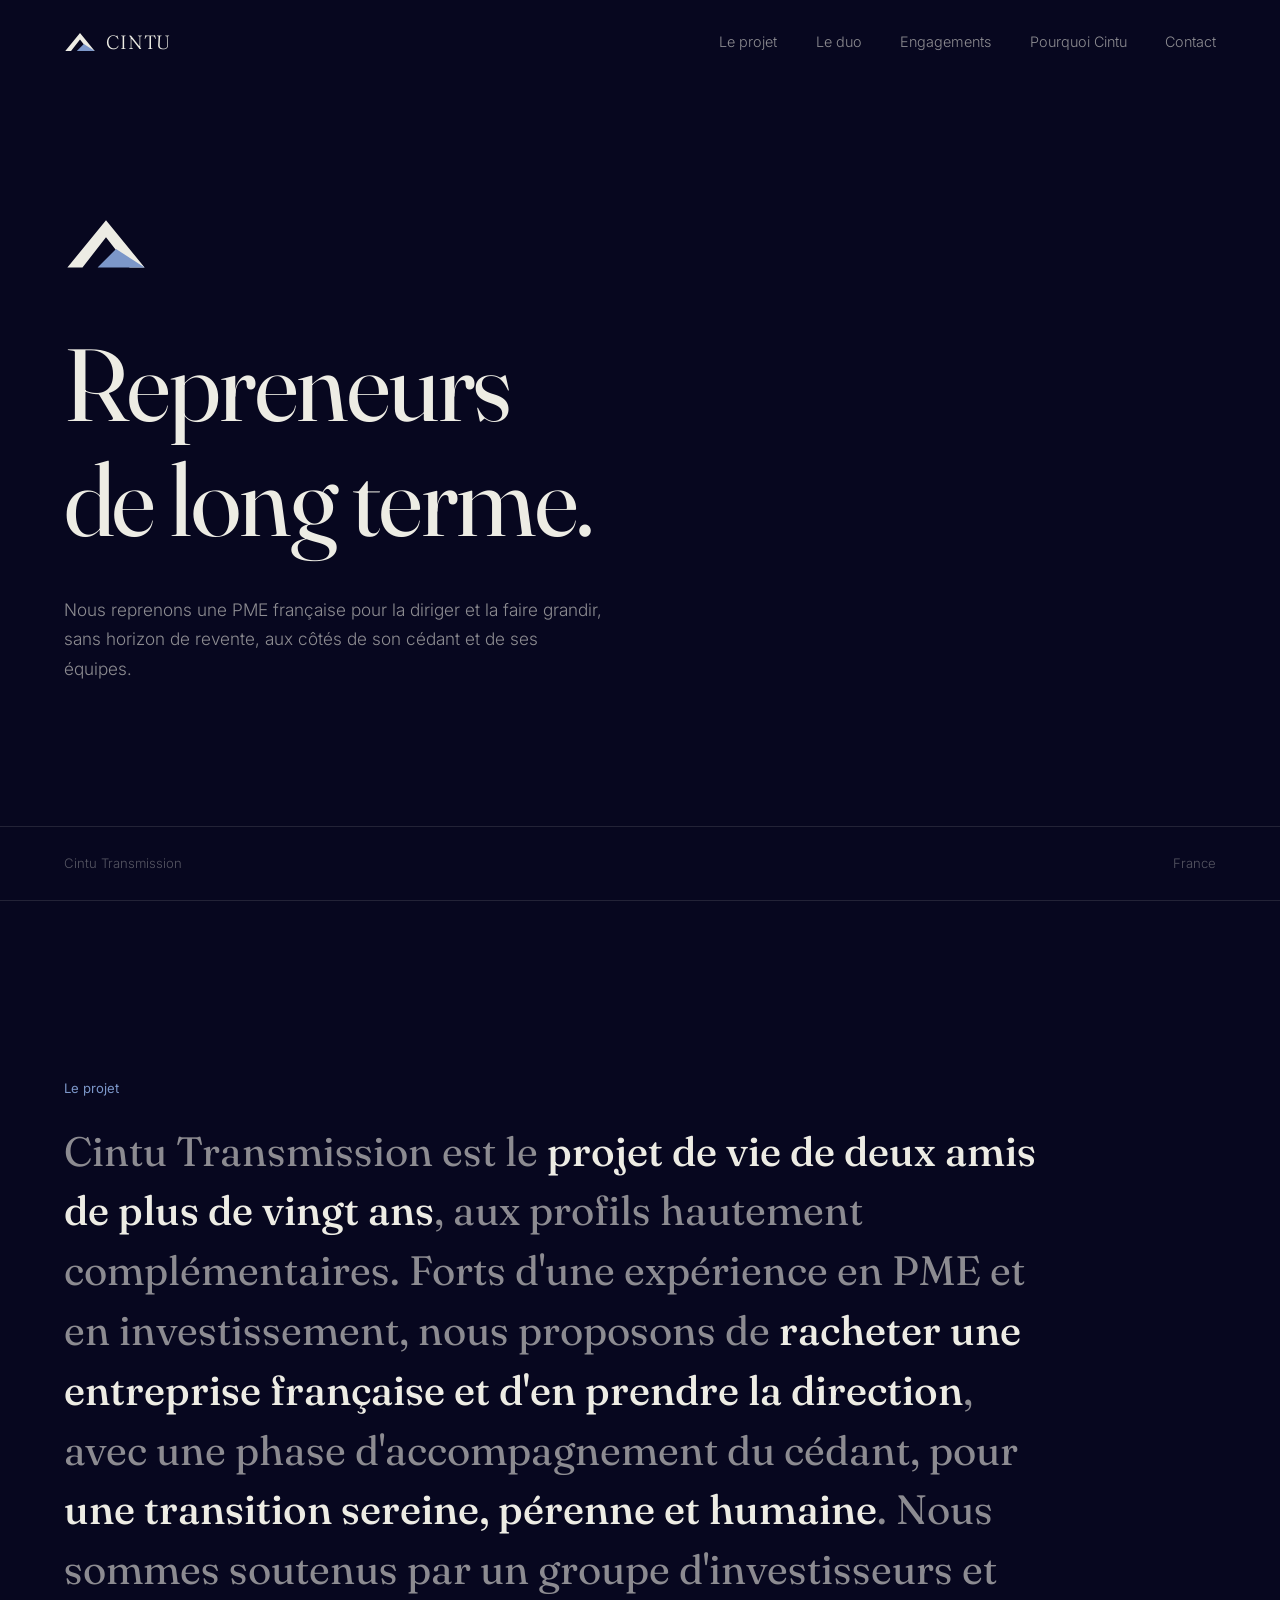
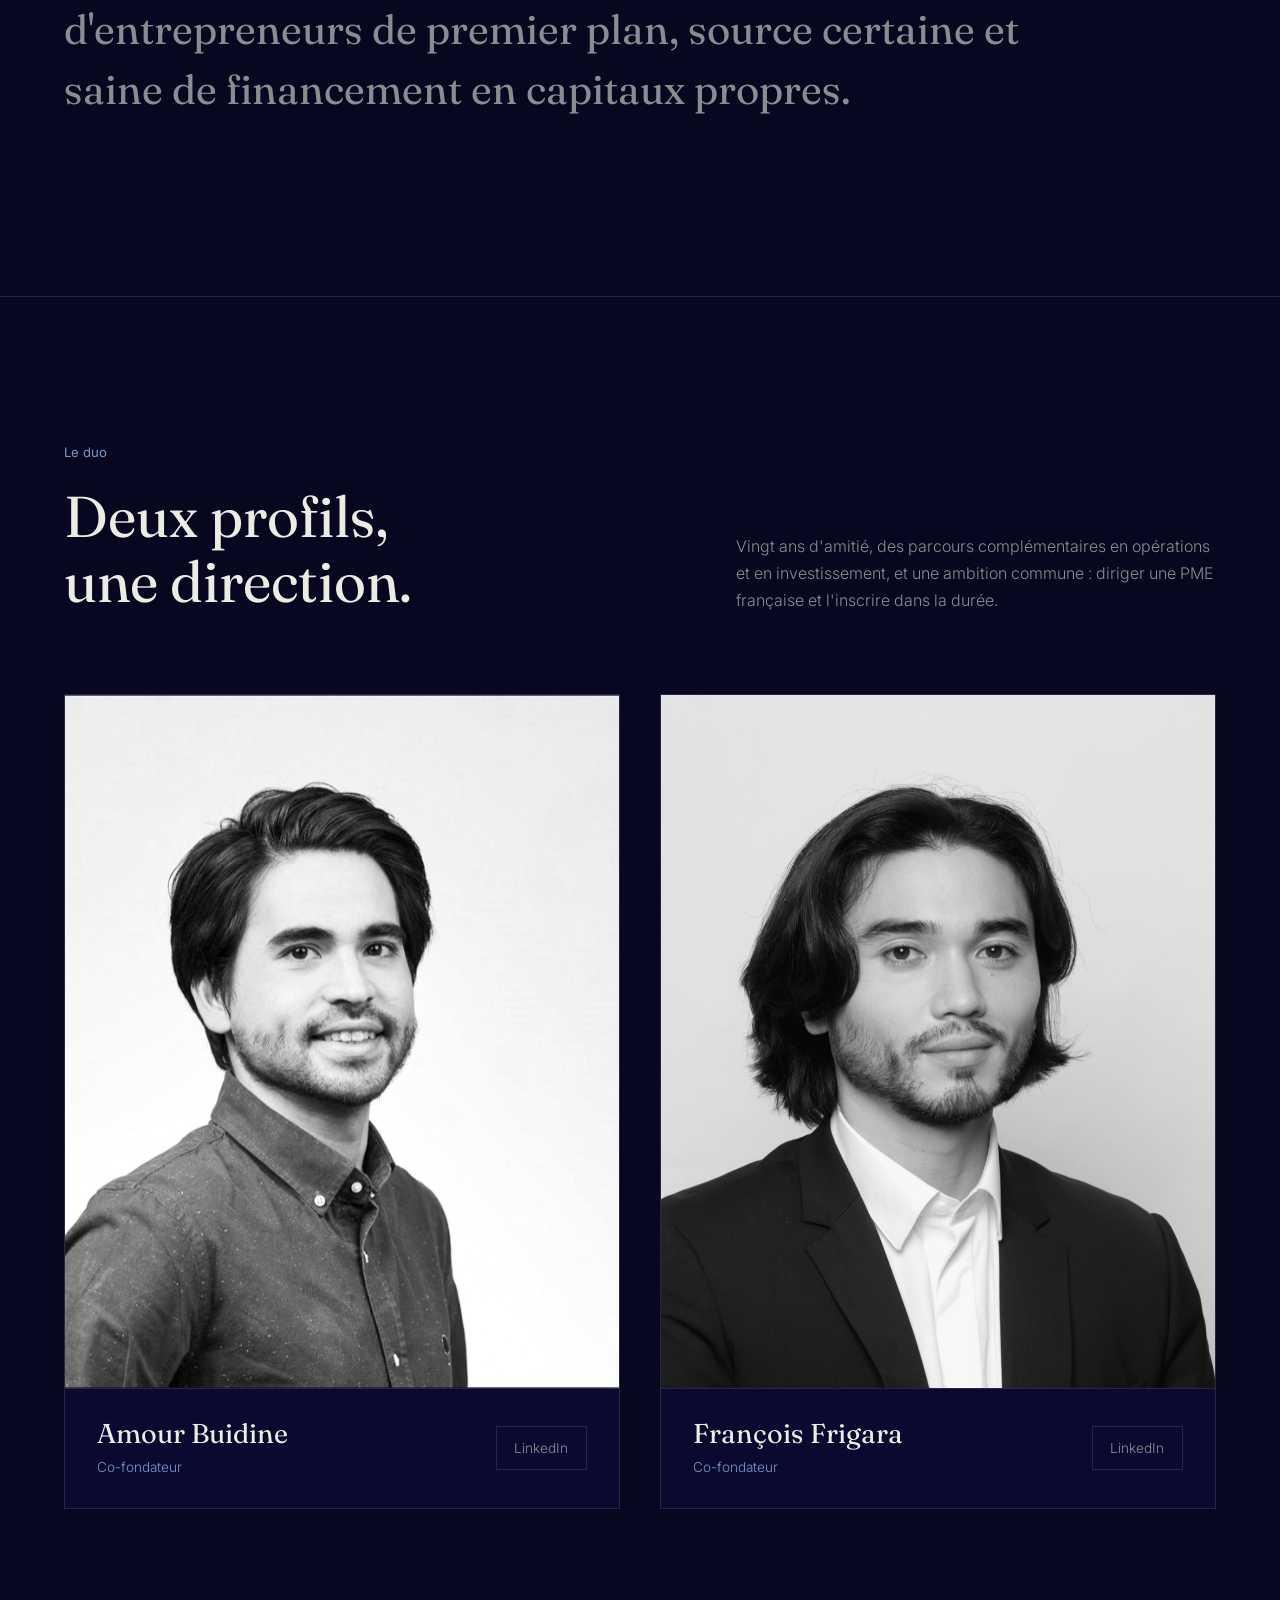
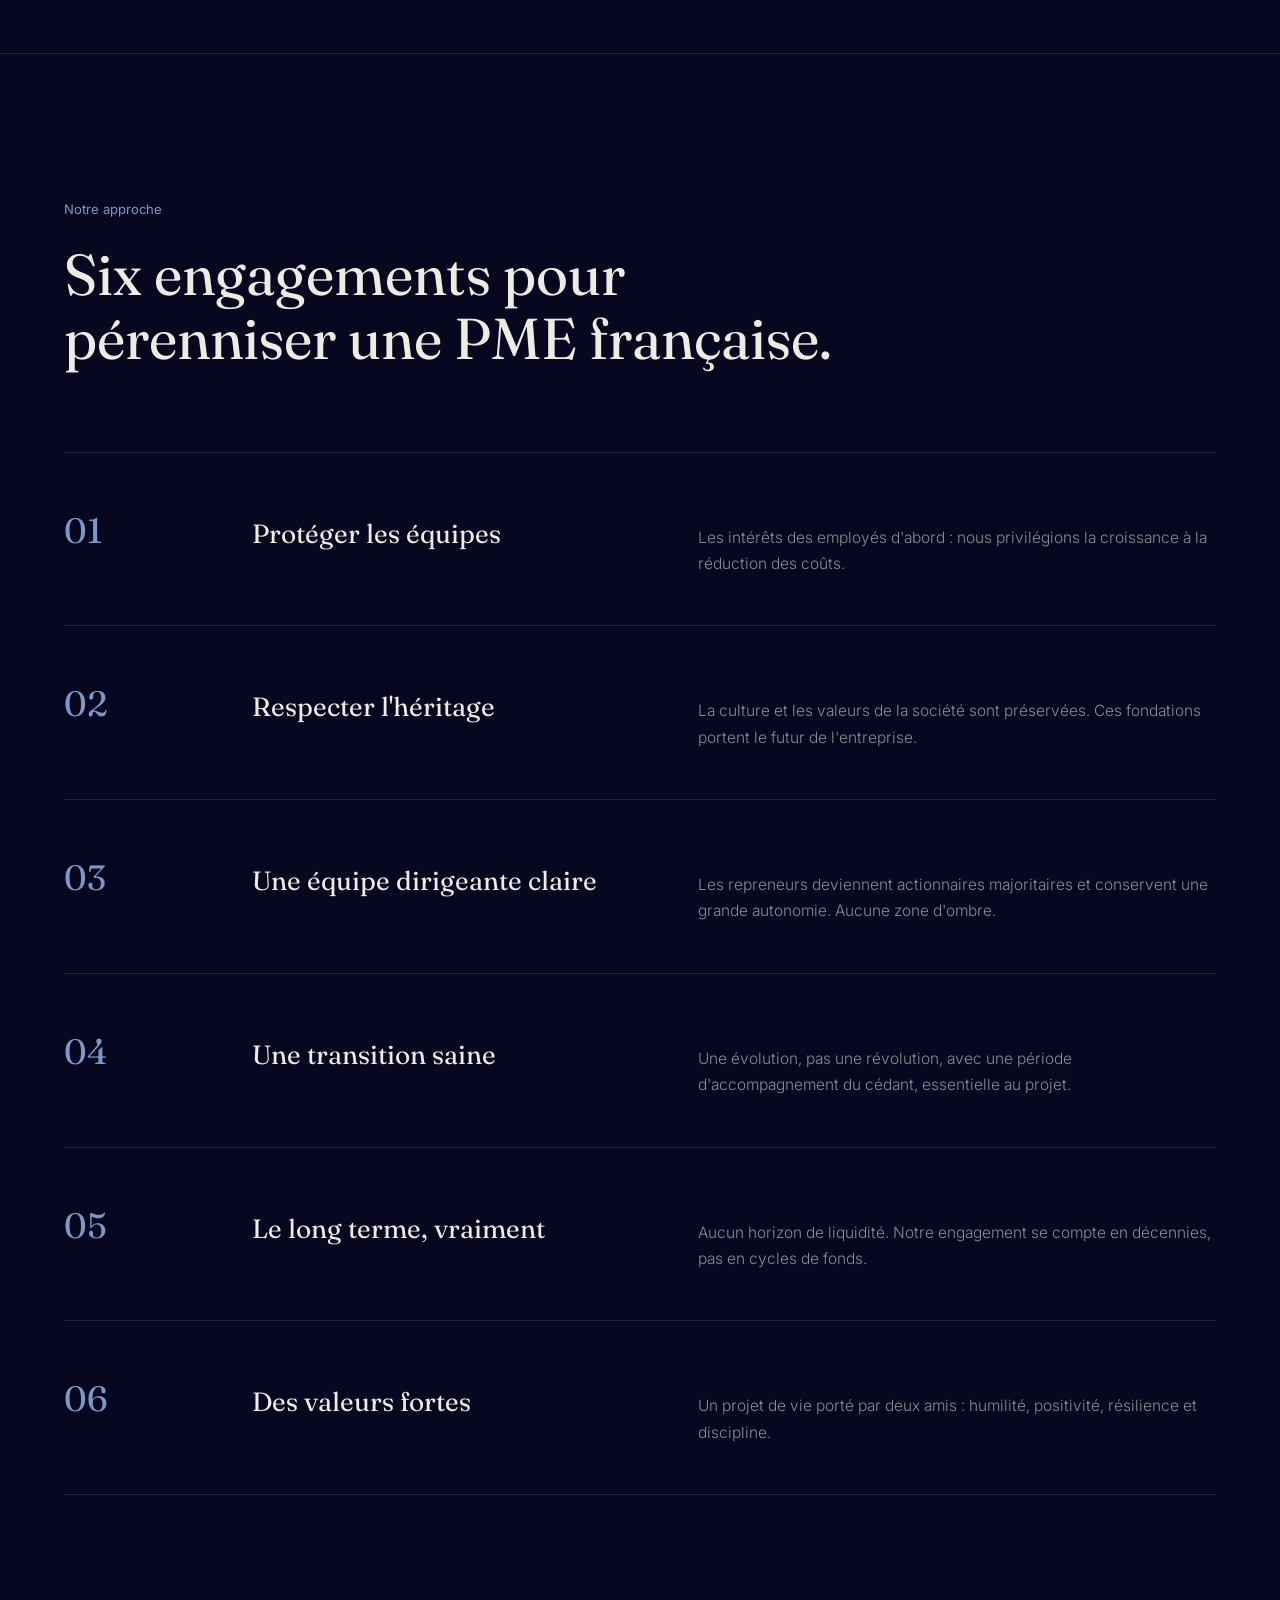
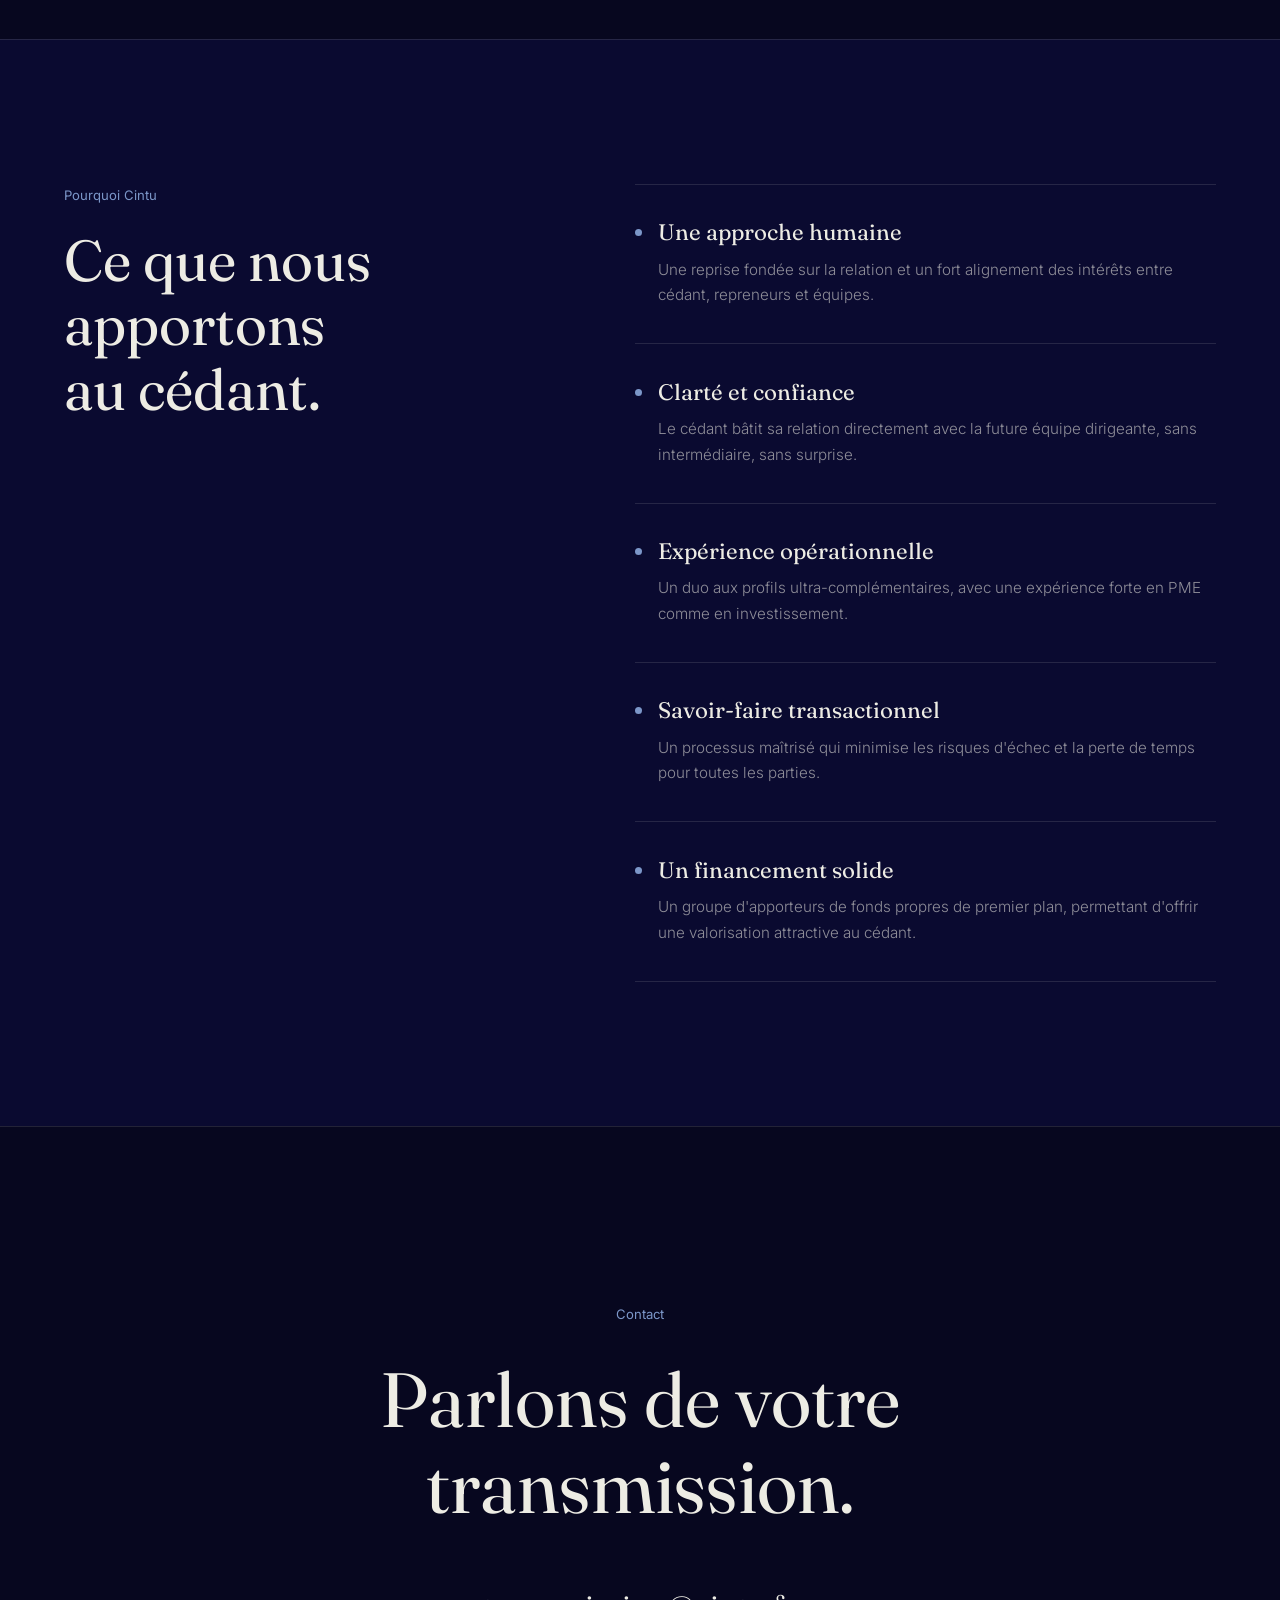
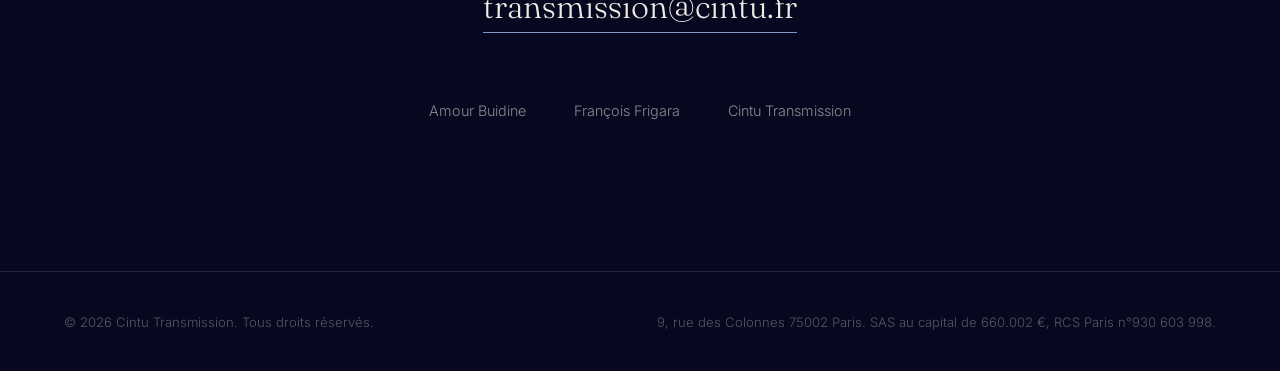
==== commit b713965d: "Add files via upload" ====
--- a/index.html
+++ b/index.html
@@ -31,90 +31,104 @@
 
 <link rel="preconnect" href="https://fonts.googleapis.com">
 <link rel="preconnect" href="https://fonts.gstatic.com" crossorigin>
-<link href="https://fonts.googleapis.com/css2?family=Fraunces:ital,opsz,wght@0,9..144,300;0,9..144,400;0,9..144,500;1,9..144,300&family=Inter:wght@300;400;500&display=swap" rel="stylesheet">
+<link href="https://fonts.googleapis.com/css2?family=Fraunces:ital,opsz,wght@0,9..144,300;0,9..144,400;0,9..144,500;1,9..144,400&family=Inter:wght@300;400;500&display=swap" rel="stylesheet">
 <style>
+/* Hallmark · shape: kept · genre: editorial · theme: the project (bleu nuit) · redesign: polish
+ * hero: kept · nav: kept (glass removed) · footer: kept · imagery: the two founder photographs · signature: kept
+ * built: the project · redesign: polish · keeps palette, fonts and layout; removes the generated tells
+ * contrast: pass · fold: pass · v2.0.0 */
+/* Hallmark · pre-emit critique: P1 H1 E1 S1 R1 V1 · weakest: it stays close to the original by design; the floor fixes carry it */
+/* Hallmark · copy: verbatim (every word kept; 54 cleared by ordering labels after the heading) */
 :root{
   --bg:#07071f;
   --bg-2:#0A0A30;
   --bg-3:#10103d;
   --txt:#EDECE4;
-  --txt-dim:rgba(237,236,228,.55);
+  --txt-dim:rgba(237,236,228,.58);
   --txt-faint:rgba(237,236,228,.34);
   --gold:#7C97C9;
   --line:rgba(237,236,228,.12);
+  --nav-bg:rgba(7,7,31,.94);
+  --row-hover:rgba(237,236,228,.035);
+  --focus:#A9BEE6;
   --serif:'Fraunces',Georgia,serif;
   --sans:'Inter',-apple-system,sans-serif;
+  --dur:.3s;
+  --ease:cubic-bezier(.22,1,.36,1);
 }
 *{margin:0;padding:0;box-sizing:border-box}
+html,body{overflow-x:clip}
 html{scroll-behavior:smooth}
 body{background:var(--bg);color:var(--txt);font-family:var(--sans);font-weight:300;line-height:1.7;-webkit-font-smoothing:antialiased}
 ::selection{background:var(--gold);color:var(--bg)}
-h1,h2,h3{font-family:var(--serif);font-weight:400;line-height:1.12}
+:focus-visible{outline:2px solid var(--focus);outline-offset:2px}
+h1,h2,h3{font-family:var(--serif);font-weight:400;line-height:1.12;color:var(--txt);text-wrap:balance}
+button:disabled{opacity:.5;cursor:not-allowed}
 .wrap{max-width:1280px;margin:0 auto;padding:0 5vw}
-.eyebrow{font-size:.7rem;letter-spacing:.34em;text-transform:uppercase;color:var(--gold);font-weight:400;display:block;margin-bottom:1.8rem}
+.eyebrow{font-size:.82rem;letter-spacing:0;text-transform:none;color:var(--gold);font-weight:400;display:block;margin-bottom:1.4rem}
 
 /* ── Progress + nav ── */
 .progress{position:fixed;top:0;left:0;height:2px;background:var(--gold);width:0;z-index:200}
-.nav{position:fixed;top:0;left:0;right:0;z-index:100;display:flex;align-items:center;justify-content:space-between;padding:1.6rem 5vw;mix-blend-mode:normal;transition:background .4s,padding .4s}
-.nav.scrolled{background:rgba(7,7,31,.88);backdrop-filter:blur(14px);padding:1rem 5vw;border-bottom:1px solid var(--line)}
+.nav{position:fixed;top:0;left:0;right:0;z-index:100;display:flex;align-items:center;justify-content:space-between;padding:1.6rem 5vw;transition:background var(--dur),border-color var(--dur)}
+.nav.scrolled{background:var(--nav-bg);padding:1rem 5vw;border-bottom:1px solid var(--line)}
 .brand{display:flex;align-items:center;gap:.65rem;text-decoration:none}
 .brand svg{width:32px;height:22px}
-.brand span{font-family:var(--serif);font-size:1.2rem;letter-spacing:.08em;color:var(--txt)}
-.nav ol{display:flex;gap:2.8rem;list-style:none;counter-reset:n}
-.nav ol a{counter-increment:n;color:var(--txt-dim);text-decoration:none;font-size:.76rem;letter-spacing:.16em;text-transform:uppercase;transition:color .3s}
-.nav ol a::before{content:counter(n,decimal-leading-zero)" ";color:var(--gold);font-size:.66rem;vertical-align:.18em;margin-right:.3rem}
-.nav ol a:hover{color:var(--txt)}
-.burger{display:none;background:none;border:1px solid var(--line);color:var(--txt);font-size:1.1rem;padding:.35rem .65rem;cursor:pointer}
+.brand span{font-family:var(--serif);font-size:1.2rem;letter-spacing:.04em;color:var(--txt)}
+.nav ol{display:flex;gap:2.4rem;list-style:none}
+.nav ol a{color:var(--txt-dim);text-decoration:none;font-size:.9rem;letter-spacing:0;text-transform:none;padding-bottom:3px;border-bottom:1px solid transparent;transition:color var(--dur),border-color var(--dur)}
+.nav ol a:hover,.nav ol a:active{color:var(--txt);border-bottom-color:var(--gold)}
+.burger{display:none;background:none;border:1px solid var(--line);color:var(--txt);font-family:var(--sans);font-size:1.1rem;line-height:1;padding:.4rem .65rem;cursor:pointer}
 
 /* ── Hero ── */
-.hero{min-height:100vh;display:flex;flex-direction:column;justify-content:center;position:relative;background:var(--bg)}
+.hero{min-height:100svh;display:flex;flex-direction:column;justify-content:center;position:relative;background:var(--bg);color:var(--txt)}
 .hero .wrap{width:100%}
-.hero-mark{width:84px;margin-bottom:3rem;opacity:0;animation:up 1.4s .2s cubic-bezier(.22,1,.36,1) forwards}
-.hero h1{font-size:clamp(3rem,8.5vw,7.5rem);font-weight:300;letter-spacing:-.01em;max-width:14ch;opacity:0;animation:up 1.6s .55s cubic-bezier(.22,1,.36,1) forwards}
-.hero h1 em{font-style:italic;color:var(--gold)}
-.hero p{margin-top:2.4rem;max-width:520px;color:var(--txt-dim);font-size:1.05rem;opacity:0;animation:up 1.6s 1s cubic-bezier(.22,1,.36,1) forwards}
-.hero-foot{position:absolute;bottom:0;left:0;right:0;display:flex;justify-content:space-between;align-items:center;padding:1.6rem 5vw;border-top:1px solid var(--line);font-size:.7rem;letter-spacing:.28em;text-transform:uppercase;color:var(--txt-faint);opacity:0;animation:up 1.4s 1.5s forwards}
+.hero-mark{width:84px;margin-bottom:3rem;opacity:0;animation:up 1.4s .2s var(--ease) forwards}
+.hero h1{font-size:clamp(3rem,8vw,7rem);font-weight:400;letter-spacing:-.015em;max-width:14ch;opacity:0;animation:up 1.6s .55s var(--ease) forwards}
+.hero p{margin-top:2.4rem;max-width:540px;color:var(--txt-dim);font-size:1.08rem;opacity:0;animation:up 1.6s 1s var(--ease) forwards}
+.hero-foot{position:absolute;bottom:0;left:0;right:0;display:flex;justify-content:space-between;align-items:center;padding:1.6rem 5vw;border-top:1px solid var(--line);font-size:.82rem;letter-spacing:0;text-transform:none;color:var(--txt-faint);opacity:0;animation:up 1.4s 1.5s forwards}
 @keyframes up{from{opacity:0;transform:translateY(30px)}to{opacity:1;transform:none}}
 
 /* ── Manifesto ── */
 .manifesto{padding:11rem 0;border-top:1px solid var(--line)}
-.manifesto p{font-family:var(--serif);font-size:clamp(1.6rem,3.4vw,2.8rem);font-weight:300;line-height:1.45;max-width:1000px;color:var(--txt-dim)}
-.manifesto p strong{font-weight:400;color:var(--txt)}
-.manifesto p em{font-style:italic;color:var(--gold)}
+.manifesto p{font-family:var(--serif);font-size:clamp(1.55rem,3.2vw,2.6rem);font-weight:400;line-height:1.46;max-width:1000px;color:var(--txt-dim)}
+.manifesto p strong{font-weight:500;color:var(--txt)}
+.manifesto p em{font-style:normal;color:inherit}
+
+/* ── Head group (keeps the label above the heading, placed after it in markup) ── */
+.head-group{display:flex;flex-direction:column}
+.head-group .eyebrow{order:-1}
 
 /* ── Duo ── */
 .duo{padding:9rem 0;border-top:1px solid var(--line)}
 .duo-head{display:grid;grid-template-columns:1fr 1fr;gap:4rem;align-items:end;margin-bottom:5rem}
-.duo-head h2{font-size:clamp(2.4rem,4.5vw,4rem);font-weight:300}
-.duo-head h2 em{font-style:italic;color:var(--gold)}
+.duo-head h2{font-size:clamp(2.4rem,4.5vw,4rem);font-weight:400}
 .duo-head p{color:var(--txt-dim);max-width:480px;justify-self:end}
-.duo-grid{display:grid;grid-template-columns:1fr 1fr;gap:2.5rem}
-.profil{border:1px solid var(--line);background:var(--bg-2)}
+.duo-grid{display:grid;grid-template-columns:minmax(0,1fr) minmax(0,1fr);gap:2.5rem}
+.profil{border:1px solid var(--line);background:var(--bg-2);transition:border-color var(--dur) var(--ease)}
+.profil:hover{border-color:var(--gold)}
 .profil figure{margin:0;aspect-ratio:4/5;overflow:hidden}
-.profil img{width:100%;height:100%;object-fit:cover;filter:grayscale(1) contrast(1.04);transition:transform .8s cubic-bezier(.22,1,.36,1)}
-.profil:hover img{transform:scale(1.03)}
+.profil img{width:100%;height:100%;object-fit:cover;filter:grayscale(1) contrast(1.04)}
 .profil-meta{display:flex;justify-content:space-between;align-items:center;gap:1.5rem;padding:1.8rem 2rem;border-top:1px solid var(--line)}
 .profil-meta h3{font-size:1.7rem;font-weight:400}
-.profil-meta small{display:block;font-family:var(--sans);font-size:.72rem;letter-spacing:.22em;text-transform:uppercase;color:var(--gold);margin-top:.5rem}
-.profil-meta a{color:var(--txt-dim);text-decoration:none;font-size:.8rem;letter-spacing:.1em;border:1px solid var(--line);padding:.6rem 1.1rem;transition:all .3s;flex:none}
+.profil-meta small{display:block;font-family:var(--sans);font-size:.85rem;letter-spacing:0;text-transform:none;color:var(--gold);margin-top:.5rem}
+.profil-meta a{color:var(--txt-dim);text-decoration:none;font-size:.85rem;letter-spacing:0;border:1px solid var(--line);padding:.6rem 1.1rem;transition:color var(--dur),background-color var(--dur),border-color var(--dur);flex:none}
 .profil-meta a:hover{color:var(--bg);background:var(--gold);border-color:var(--gold)}
 
 /* ── Engagements ── */
 .engagements{padding:9rem 0;border-top:1px solid var(--line)}
-.engagements h2{font-size:clamp(2.4rem,4.5vw,4rem);font-weight:300;max-width:800px;margin-bottom:6rem}
-.engagements h2 em{font-style:italic;color:var(--gold)}
-.eng-row{display:grid;grid-template-columns:140px 1fr 1.3fr;gap:3rem;padding:3rem 0;border-top:1px solid var(--line);align-items:baseline;transition:background .4s;position:relative}
+.engagements h2{font-size:clamp(2.4rem,4.5vw,4rem);font-weight:400;max-width:800px;margin-bottom:5rem}
+.eng-row{display:grid;grid-template-columns:140px 1fr 1.3fr;gap:3rem;padding:3rem 0;border-top:1px solid var(--line);align-items:baseline;transition:background var(--dur);position:relative}
 .eng-row:last-child{border-bottom:1px solid var(--line)}
-.eng-row:hover{background:rgba(237,236,228,.025)}
-.eng-row b{font-family:var(--serif);font-weight:300;font-size:2.2rem;color:var(--gold)}
+.eng-row:hover{background:var(--row-hover)}
+.eng-row b{font-family:var(--serif);font-weight:400;font-size:2.2rem;color:var(--gold)}
 .eng-row h3{font-size:1.65rem;font-weight:400}
 .eng-row p{color:var(--txt-dim);font-size:.97rem}
 
 /* ── Pourquoi ── */
 .pourquoi{padding:9rem 0;border-top:1px solid var(--line);background:var(--bg-2)}
 .pq-grid{display:grid;grid-template-columns:.9fr 1.1fr;gap:6rem}
-.pq-grid h2{font-size:clamp(2.4rem,4.5vw,4rem);font-weight:300;position:sticky;top:7rem}
-.pq-grid h2 em{font-style:italic;color:var(--gold)}
+.pq-grid .head-group{position:sticky;top:7rem;align-self:start}
+.pq-grid h2{font-size:clamp(2.4rem,4.5vw,4rem);font-weight:400}
 .pq-item{padding:2.2rem 0;border-top:1px solid var(--line)}
 .pq-item:last-child{border-bottom:1px solid var(--line)}
 .pq-item h3{font-size:1.4rem;font-weight:400;margin-bottom:.7rem;display:flex;align-items:center;gap:1rem}
@@ -123,30 +137,34 @@
 
 /* ── Contact ── */
 .contact{padding:11rem 0 9rem;border-top:1px solid var(--line);text-align:center}
-.contact .eyebrow{margin-bottom:2.4rem}
-.contact h2{font-size:clamp(2.6rem,6vw,5.4rem);font-weight:300;max-width:18ch;margin:0 auto 3.2rem}
-.contact h2 em{font-style:italic;color:var(--gold)}
-.contact a.mail{font-family:var(--serif);font-size:clamp(1.3rem,2.6vw,2rem);color:var(--txt);text-decoration:none;border-bottom:1px solid var(--gold);padding-bottom:.35rem;transition:color .3s}
+.contact .head-group{align-items:center}
+.contact .eyebrow{margin-bottom:2rem}
+.contact h2{font-size:clamp(2.6rem,6vw,5rem);font-weight:400;max-width:18ch;margin:0 auto 3.2rem}
+.contact a.mail{font-family:var(--serif);font-size:clamp(1.3rem,2.6vw,2rem);color:var(--txt);text-decoration:none;border-bottom:1px solid var(--gold);padding-bottom:.35rem;transition:color var(--dur)}
 .contact a.mail:hover{color:var(--gold)}
-.contact-links{margin-top:4rem;display:flex;justify-content:center;gap:3rem;font-size:.78rem;letter-spacing:.2em;text-transform:uppercase}
-.contact-links a{color:var(--txt-dim);text-decoration:none;transition:color .3s}
-.contact-links a:hover{color:var(--gold)}
-
-footer{border-top:1px solid var(--line);padding:2.4rem 5vw;display:flex;justify-content:space-between;gap:2rem;font-size:.72rem;color:var(--txt-faint);letter-spacing:.05em;flex-wrap:wrap}
-
+.contact-links{margin-top:4rem;display:flex;justify-content:center;gap:3rem;font-size:.9rem;letter-spacing:0;text-transform:none}
+.contact-links a{color:var(--txt-dim);text-decoration:none;padding-bottom:3px;border-bottom:1px solid transparent;transition:color var(--dur),border-color var(--dur)}
+.contact-links a:hover{color:var(--txt);border-bottom-color:var(--gold)}
+
+footer{border-top:1px solid var(--line);padding:2.4rem 5vw;display:flex;justify-content:space-between;gap:2rem;font-size:.82rem;color:var(--txt-faint);letter-spacing:0;flex-wrap:wrap}
+
+.mark-base{fill:var(--txt)}
 .gold-path{fill:var(--gold)}
 
 @media(max-width:920px){
   .nav ol{display:none}
   .nav.open ol{display:flex;position:fixed;inset:0;background:var(--bg);flex-direction:column;justify-content:center;align-items:center;gap:2.2rem}
-  .nav.open ol a{font-size:1rem}
+  .nav.open ol a{font-size:1.1rem}
   .burger{display:block;position:relative;z-index:101}
-  .duo-head,.duo-grid,.pq-grid{grid-template-columns:1fr;gap:3rem}
+  .duo-head,.duo-grid,.pq-grid{grid-template-columns:minmax(0,1fr);gap:3rem}
   .duo-head p{justify-self:start}
-  .pq-grid h2{position:static}
+  .pq-grid .head-group{position:static}
   .eng-row{grid-template-columns:1fr;gap:.7rem;padding:2.2rem 0}
   .manifesto,.duo,.engagements,.pourquoi,.contact{padding:5.5rem 0}
-  .hero-foot{font-size:.58rem;letter-spacing:.18em}
+  .hero-foot{font-size:.72rem;letter-spacing:0}
+}
+@media(prefers-reduced-motion:reduce){
+  *,*::before,*::after{animation-duration:.01ms!important;animation-iteration-count:1!important;transition-duration:.01ms!important;scroll-behavior:auto!important}
 }
 </style>
 </head>
@@ -156,10 +174,10 @@
 
 <header class="nav" id="nav">
   <a class="brand" href="#top" aria-label="Cintu Transmission">
-    <svg viewBox="0 0 100 64" fill="none" aria-hidden="true"><path d="M50 4 96 60 78 60 50 24 22 60 4 60Z" fill="#EDECE4"/><path class="gold-path" d="M62 38 96 60 40 60Z"/></svg>
+    <svg viewBox="0 0 100 64" fill="none" aria-hidden="true"><path class="mark-base" d="M50 4 96 60 78 60 50 24 22 60 4 60Z"/><path class="gold-path" d="M62 38 96 60 40 60Z"/></svg>
     <span>CINTU</span>
   </a>
-  <button class="burger" id="burger" aria-label="Menu">☰</button>
+  <button class="burger" id="burger" aria-label="Menu" aria-expanded="false">☰</button>
   <ol>
     <li><a href="#manifesto">Le projet</a></li>
     <li><a href="#duo">Le duo</a></li>
@@ -171,8 +189,8 @@
 
 <section class="hero" id="top">
   <div class="wrap">
-    <svg class="hero-mark" viewBox="0 0 100 64" fill="none" aria-hidden="true"><path d="M50 4 96 60 78 60 50 24 22 60 4 60Z" fill="#EDECE4"/><path class="gold-path" d="M62 38 96 60 40 60Z"/></svg>
-    <h1>Repreneurs de <em>long terme</em>.</h1>
+    <svg class="hero-mark" viewBox="0 0 100 64" fill="none" aria-hidden="true"><path class="mark-base" d="M50 4 96 60 78 60 50 24 22 60 4 60Z"/><path class="gold-path" d="M62 38 96 60 40 60Z"/></svg>
+    <h1>Repreneurs de long terme.</h1>
     <p>Nous reprenons une PME française pour la diriger et la faire grandir, sans horizon de revente, aux côtés de son cédant et de ses équipes.</p>
   </div>
   <div class="hero-foot">
@@ -184,16 +202,16 @@
 <section class="manifesto" id="manifesto">
   <div class="wrap">
     <span class="eyebrow">Le projet</span>
-    <p>Cintu Transmission est le <strong>projet de vie de deux amis de plus de vingt ans</strong>, aux profils hautement complémentaires. Forts d'une expérience en PME et en investissement, nous proposons de <strong>racheter une entreprise française et d'en prendre la direction</strong>, avec une phase d'accompagnement du cédant, pour une transition <em>sereine, pérenne et humaine</em>. Nous sommes soutenus par un groupe d'investisseurs et d'entrepreneurs de premier plan, source certaine et saine de financement en capitaux propres.</p>
+    <p>Cintu Transmission est le <strong>projet de vie de deux amis de plus de vingt ans</strong>, aux profils hautement complémentaires. Forts d'une expérience en PME et en investissement, nous proposons de <strong>racheter une entreprise française et d'en prendre la direction</strong>, avec une phase d'accompagnement du cédant, pour <strong>une transition sereine, pérenne et humaine</strong>. Nous sommes soutenus par un groupe d'investisseurs et d'entrepreneurs de premier plan, source certaine et saine de financement en capitaux propres.</p>
   </div>
 </section>
 
 <section class="duo" id="duo">
   <div class="wrap">
     <div class="duo-head">
-      <div>
+      <div class="head-group">
+        <h2>Deux profils, une direction.</h2>
         <span class="eyebrow">Le duo</span>
-        <h2>Deux profils, <em>une direction</em>.</h2>
       </div>
       <p>Vingt ans d'amitié, des parcours complémentaires en opérations et en investissement, et une ambition commune&nbsp;: diriger une PME française et l'inscrire dans la durée.</p>
     </div>
@@ -218,8 +236,10 @@
 
 <section class="engagements" id="engagements">
   <div class="wrap">
-    <span class="eyebrow">Notre approche</span>
-    <h2>Six engagements pour <em>pérenniser</em> une PME française.</h2>
+    <div class="head-group">
+      <h2>Six engagements pour pérenniser une PME française.</h2>
+      <span class="eyebrow">Notre approche</span>
+    </div>
     <div>
       <div class="eng-row"><b>01</b><h3>Protéger les équipes</h3><p>Les intérêts des employés d'abord&nbsp;: nous privilégions la croissance à la réduction des coûts.</p></div>
       <div class="eng-row"><b>02</b><h3>Respecter l'héritage</h3><p>La culture et les valeurs de la société sont préservées. Ces fondations portent le futur de l'entreprise.</p></div>
@@ -234,9 +254,9 @@
 <section class="pourquoi" id="pourquoi">
   <div class="wrap">
     <div class="pq-grid">
-      <div>
+      <div class="head-group">
+        <h2>Ce que nous apportons au cédant.</h2>
         <span class="eyebrow">Pourquoi Cintu</span>
-        <h2>Ce que nous apportons <em>au cédant</em>.</h2>
       </div>
       <div>
         <div class="pq-item"><h3>Une approche humaine</h3><p>Une reprise fondée sur la relation et un fort alignement des intérêts entre cédant, repreneurs et équipes.</p></div>
@@ -251,8 +271,10 @@
 
 <section class="contact" id="contact">
   <div class="wrap">
-    <span class="eyebrow">Contact</span>
-    <h2>Parlons de votre <em>transmission</em>.</h2>
+    <div class="head-group">
+      <h2>Parlons de votre transmission.</h2>
+      <span class="eyebrow">Contact</span>
+    </div>
     <a class="mail" href="mailto:transmission@cintu.fr">transmission@cintu.fr</a>
     <div class="contact-links">
       <a href="https://www.linkedin.com/in/amourbuidine" target="_blank" rel="noopener">Amour Buidine</a>
@@ -268,14 +290,14 @@
 </footer>
 
 <script>
-const nav=document.getElementById('nav'),bar=document.getElementById('progress');
+const nav=document.getElementById('nav'),bar=document.getElementById('progress'),burger=document.getElementById('burger');
 addEventListener('scroll',()=>{
   nav.classList.toggle('scrolled',scrollY>40);
   const h=document.documentElement;
   bar.style.width=(scrollY/(h.scrollHeight-h.clientHeight)*100)+'%';
-});
-document.getElementById('burger').addEventListener('click',()=>nav.classList.toggle('open'));
-nav.querySelectorAll('ol a').forEach(a=>a.addEventListener('click',()=>nav.classList.remove('open')));
+},{passive:true});
+burger.addEventListener('click',()=>{const o=nav.classList.toggle('open');burger.setAttribute('aria-expanded',o);});
+nav.querySelectorAll('ol a').forEach(a=>a.addEventListener('click',()=>{nav.classList.remove('open');burger.setAttribute('aria-expanded','false');}));
 </script>
 </body>
 </html>
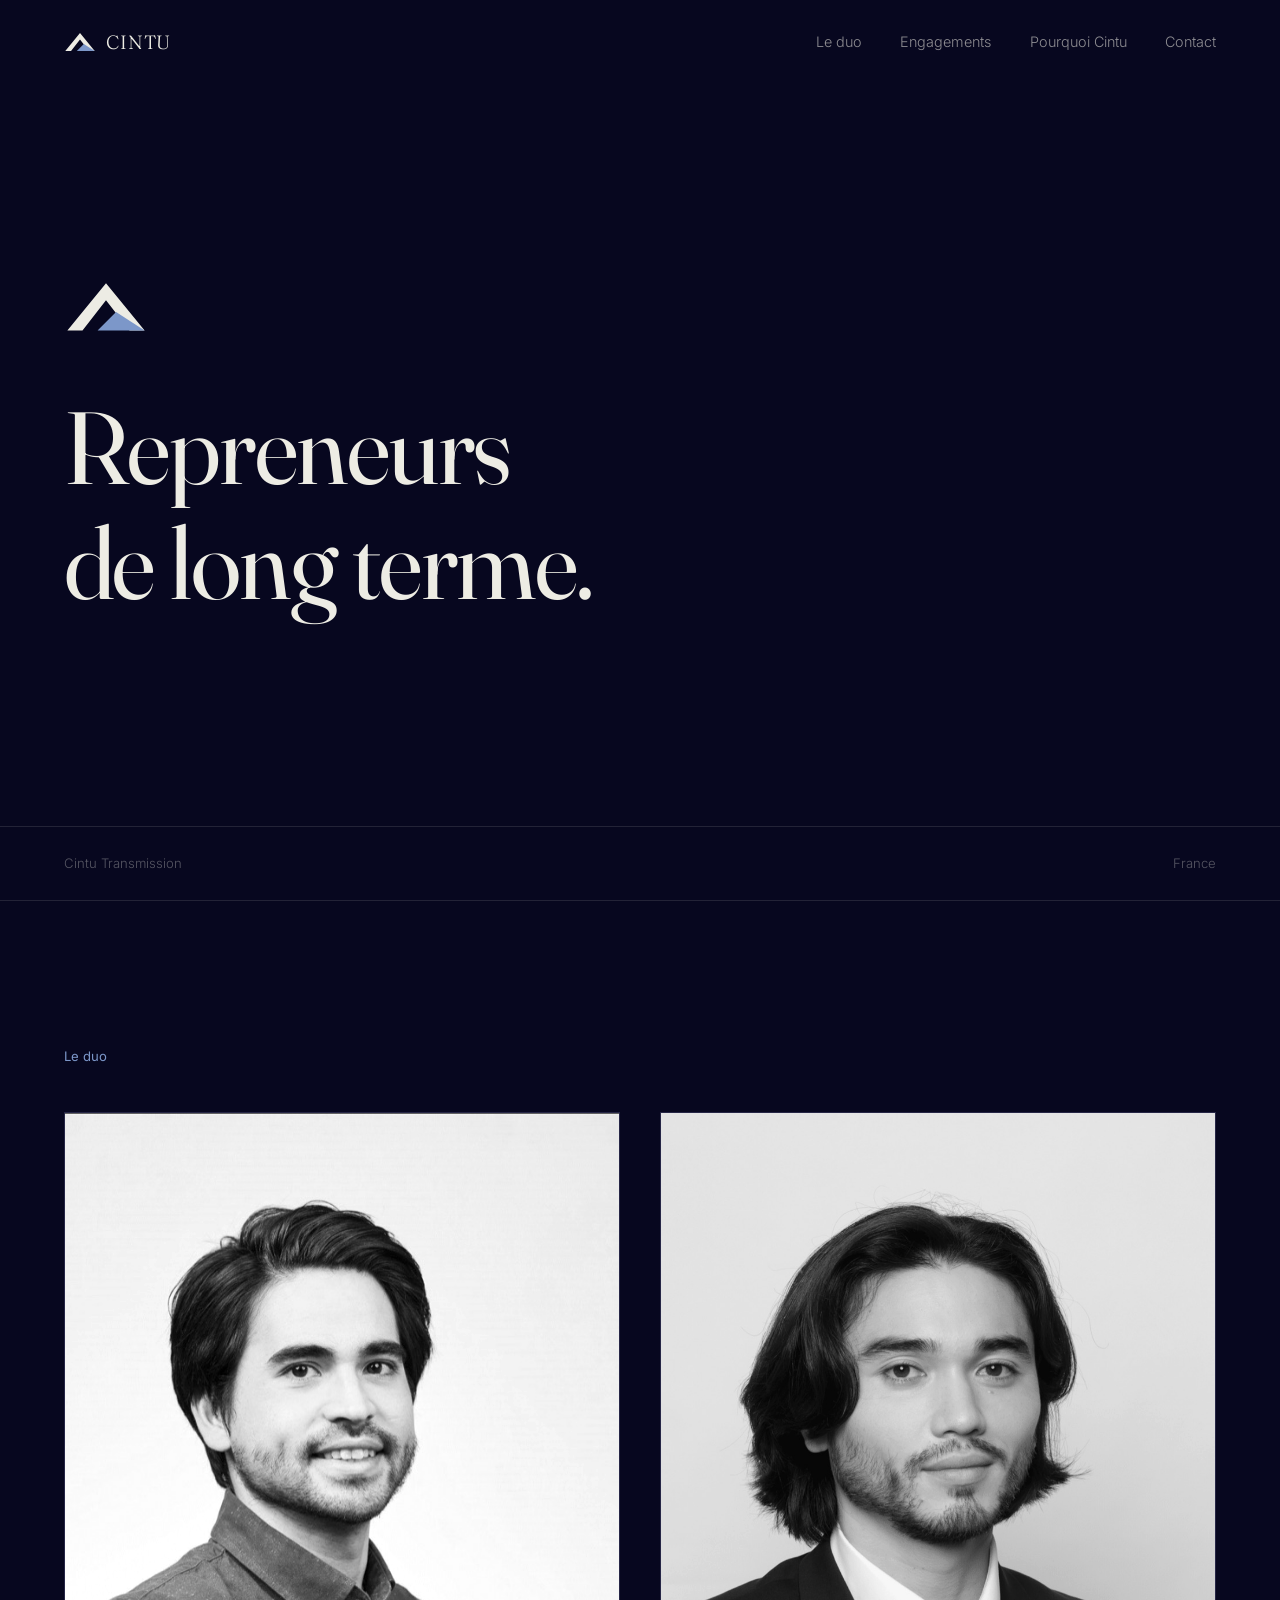
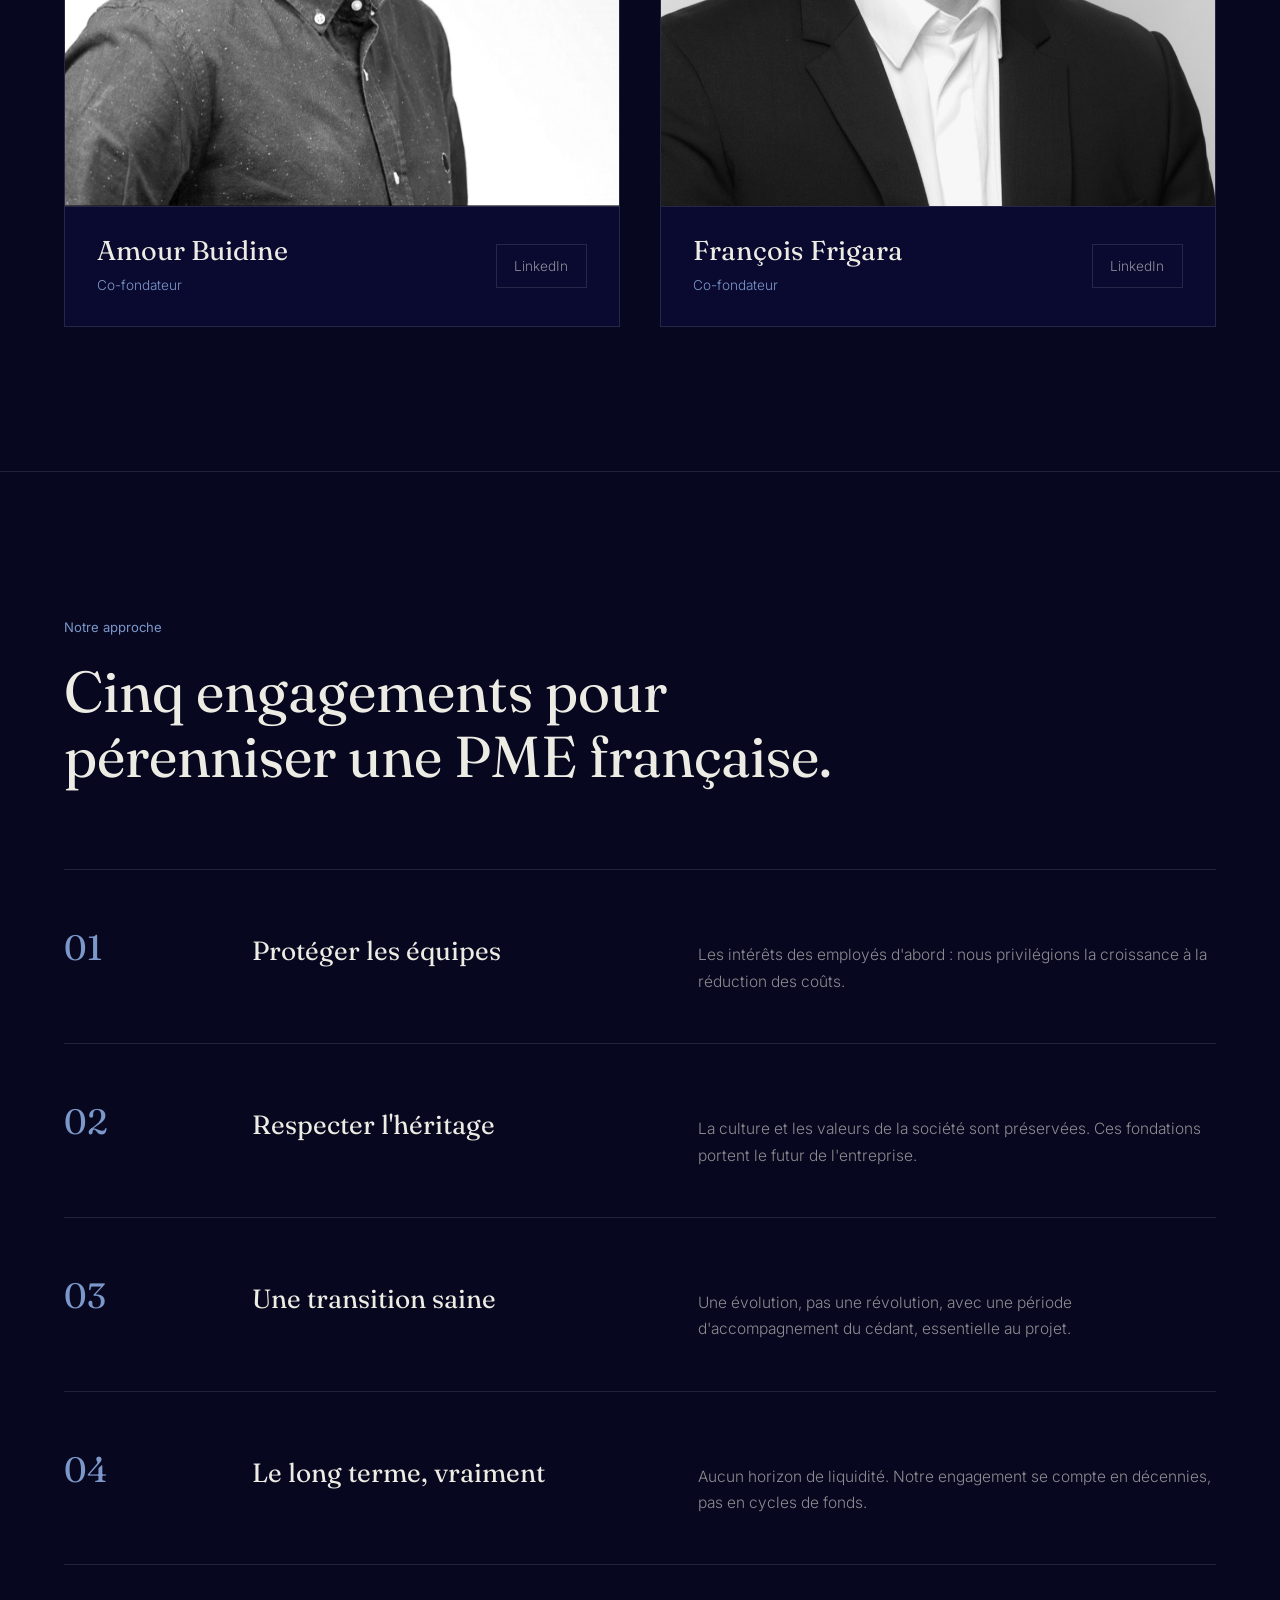
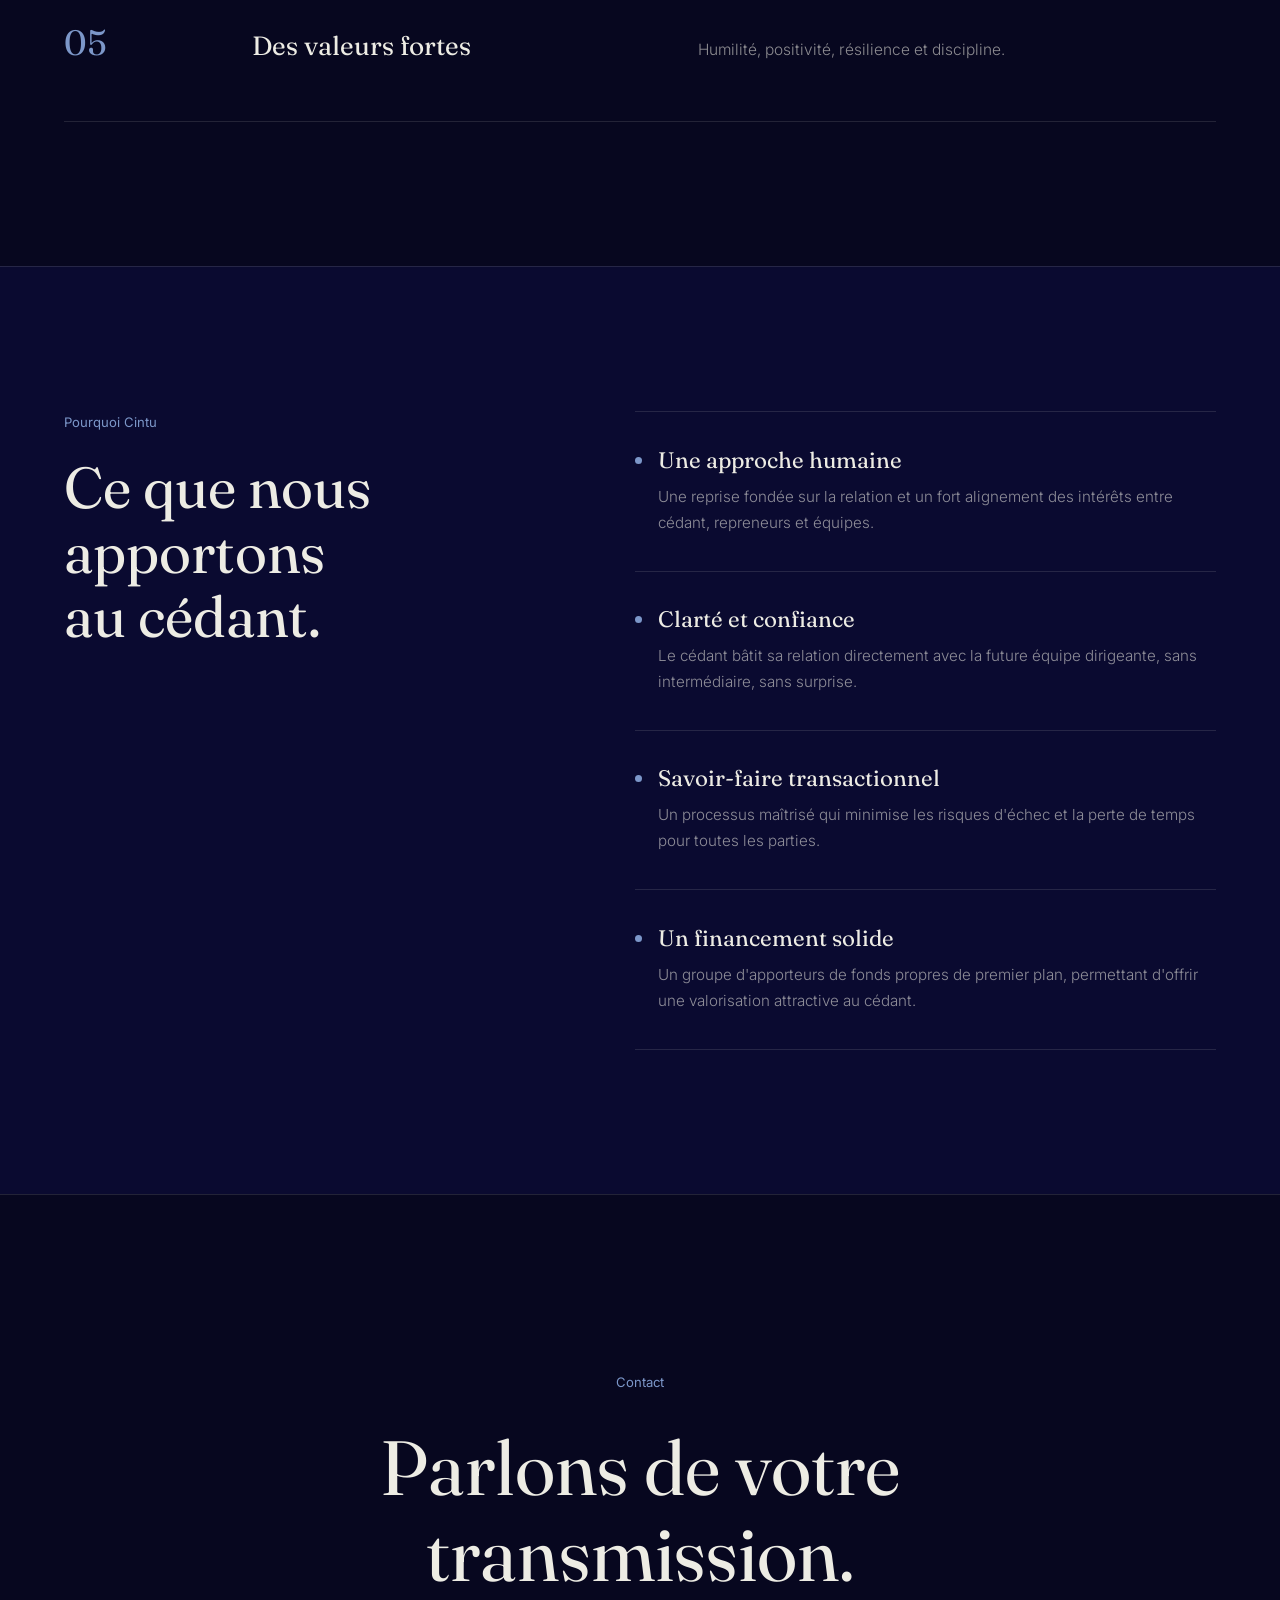
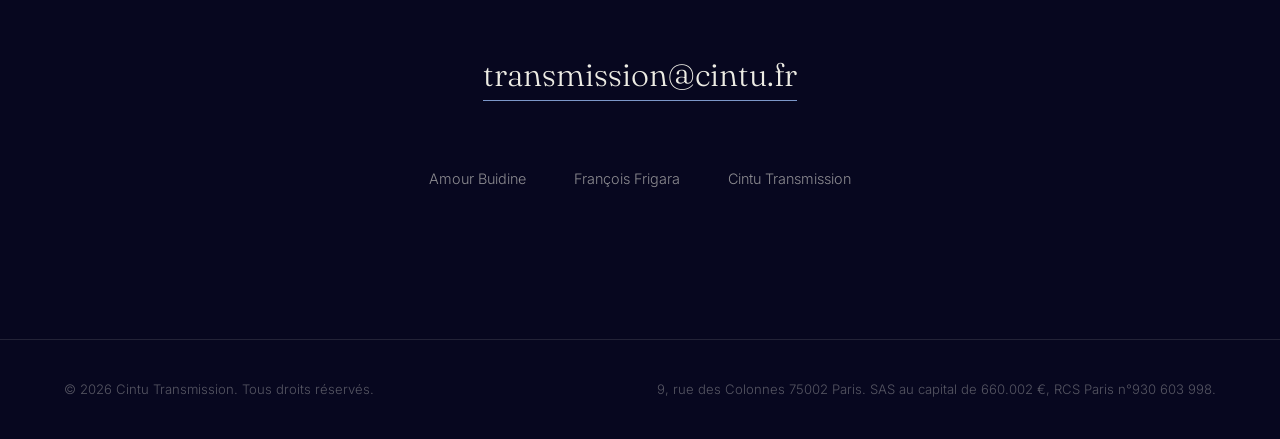
==== commit 16124aab: "Allègement des textes : retrait du projet, du sous-titre du hero et des mentions du duo - Hero : ret" ====
--- a/index.html
+++ b/index.html
@@ -8,7 +8,7 @@
 <link rel="canonical" href="https://www.cintu.fr/">
 <meta property="og:type" content="website">
 <meta property="og:title" content="Cintu Transmission, repreneurs de long terme">
-<meta property="og:description" content="Nous reprenons une PME française pour la diriger et la faire grandir, sans horizon de revente, aux côtés de son cédant et de ses équipes.">
+<meta property="og:description" content="Cintu Transmission reprend une PME française pour la diriger et la faire grandir sur le long terme, aux côtés de son cédant et de ses équipes.">
 <meta property="og:url" content="https://www.cintu.fr/">
 <meta property="og:image" content="https://www.cintu.fr/logo_cintu_color.png">
 <meta property="og:locale" content="fr_FR">
@@ -88,21 +88,13 @@
 .hero-foot{position:absolute;bottom:0;left:0;right:0;display:flex;justify-content:space-between;align-items:center;padding:1.6rem 5vw;border-top:1px solid var(--line);font-size:.82rem;letter-spacing:0;text-transform:none;color:var(--txt-faint);opacity:0;animation:up 1.4s 1.5s forwards}
 @keyframes up{from{opacity:0;transform:translateY(30px)}to{opacity:1;transform:none}}
 
-/* ── Manifesto ── */
-.manifesto{padding:11rem 0;border-top:1px solid var(--line)}
-.manifesto p{font-family:var(--serif);font-size:clamp(1.55rem,3.2vw,2.6rem);font-weight:400;line-height:1.46;max-width:1000px;color:var(--txt-dim)}
-.manifesto p strong{font-weight:500;color:var(--txt)}
-.manifesto p em{font-style:normal;color:inherit}
-
 /* ── Head group (keeps the label above the heading, placed after it in markup) ── */
 .head-group{display:flex;flex-direction:column}
 .head-group .eyebrow{order:-1}
 
 /* ── Duo ── */
 .duo{padding:9rem 0;border-top:1px solid var(--line)}
-.duo-head{display:grid;grid-template-columns:1fr 1fr;gap:4rem;align-items:end;margin-bottom:5rem}
-.duo-head h2{font-size:clamp(2.4rem,4.5vw,4rem);font-weight:400}
-.duo-head p{color:var(--txt-dim);max-width:480px;justify-self:end}
+.duo .eyebrow{margin-bottom:2.8rem}
 .duo-grid{display:grid;grid-template-columns:minmax(0,1fr) minmax(0,1fr);gap:2.5rem}
 .profil{border:1px solid var(--line);background:var(--bg-2);transition:border-color var(--dur) var(--ease)}
 .profil:hover{border-color:var(--gold)}
@@ -156,11 +148,10 @@
   .nav.open ol{display:flex;position:fixed;inset:0;background:var(--bg);flex-direction:column;justify-content:center;align-items:center;gap:2.2rem}
   .nav.open ol a{font-size:1.1rem}
   .burger{display:block;position:relative;z-index:101}
-  .duo-head,.duo-grid,.pq-grid{grid-template-columns:minmax(0,1fr);gap:3rem}
-  .duo-head p{justify-self:start}
+  .duo-grid,.pq-grid{grid-template-columns:minmax(0,1fr);gap:3rem}
   .pq-grid .head-group{position:static}
   .eng-row{grid-template-columns:1fr;gap:.7rem;padding:2.2rem 0}
-  .manifesto,.duo,.engagements,.pourquoi,.contact{padding:5.5rem 0}
+  .duo,.engagements,.pourquoi,.contact{padding:5.5rem 0}
   .hero-foot{font-size:.72rem;letter-spacing:0}
 }
 @media(prefers-reduced-motion:reduce){
@@ -179,7 +170,6 @@
   </a>
   <button class="burger" id="burger" aria-label="Menu" aria-expanded="false">☰</button>
   <ol>
-    <li><a href="#manifesto">Le projet</a></li>
     <li><a href="#duo">Le duo</a></li>
     <li><a href="#engagements">Engagements</a></li>
     <li><a href="#pourquoi">Pourquoi Cintu</a></li>
@@ -191,7 +181,6 @@
   <div class="wrap">
     <svg class="hero-mark" viewBox="0 0 100 64" fill="none" aria-hidden="true"><path class="mark-base" d="M50 4 96 60 78 60 50 24 22 60 4 60Z"/><path class="gold-path" d="M62 38 96 60 40 60Z"/></svg>
     <h1>Repreneurs de long terme.</h1>
-    <p>Nous reprenons une PME française pour la diriger et la faire grandir, sans horizon de revente, aux côtés de son cédant et de ses équipes.</p>
   </div>
   <div class="hero-foot">
     <span>Cintu Transmission</span>
@@ -199,22 +188,9 @@
   </div>
 </section>
 
-<section class="manifesto" id="manifesto">
-  <div class="wrap">
-    <span class="eyebrow">Le projet</span>
-    <p>Cintu Transmission est le <strong>projet de vie de deux amis de plus de vingt ans</strong>, aux profils hautement complémentaires. Forts d'une expérience en PME et en investissement, nous proposons de <strong>racheter une entreprise française et d'en prendre la direction</strong>, avec une phase d'accompagnement du cédant, pour <strong>une transition sereine, pérenne et humaine</strong>. Nous sommes soutenus par un groupe d'investisseurs et d'entrepreneurs de premier plan, source certaine et saine de financement en capitaux propres.</p>
-  </div>
-</section>
-
 <section class="duo" id="duo">
   <div class="wrap">
-    <div class="duo-head">
-      <div class="head-group">
-        <h2>Deux profils, une direction.</h2>
-        <span class="eyebrow">Le duo</span>
-      </div>
-      <p>Vingt ans d'amitié, des parcours complémentaires en opérations et en investissement, et une ambition commune&nbsp;: diriger une PME française et l'inscrire dans la durée.</p>
-    </div>
+    <span class="eyebrow">Le duo</span>
     <div class="duo-grid">
       <article class="profil">
         <figure><img src="photo_AB.jpg" alt="Amour Buidine" style="object-position:60% 25%"></figure>
@@ -237,16 +213,15 @@
 <section class="engagements" id="engagements">
   <div class="wrap">
     <div class="head-group">
-      <h2>Six engagements pour pérenniser une PME française.</h2>
+      <h2>Cinq engagements pour pérenniser une PME française.</h2>
       <span class="eyebrow">Notre approche</span>
     </div>
     <div>
       <div class="eng-row"><b>01</b><h3>Protéger les équipes</h3><p>Les intérêts des employés d'abord&nbsp;: nous privilégions la croissance à la réduction des coûts.</p></div>
       <div class="eng-row"><b>02</b><h3>Respecter l'héritage</h3><p>La culture et les valeurs de la société sont préservées. Ces fondations portent le futur de l'entreprise.</p></div>
-      <div class="eng-row"><b>03</b><h3>Une équipe dirigeante claire</h3><p>Les repreneurs deviennent actionnaires majoritaires et conservent une grande autonomie. Aucune zone d'ombre.</p></div>
-      <div class="eng-row"><b>04</b><h3>Une transition saine</h3><p>Une évolution, pas une révolution, avec une période d'accompagnement du cédant, essentielle au projet.</p></div>
-      <div class="eng-row"><b>05</b><h3>Le long terme, vraiment</h3><p>Aucun horizon de liquidité. Notre engagement se compte en décennies, pas en cycles de fonds.</p></div>
-      <div class="eng-row"><b>06</b><h3>Des valeurs fortes</h3><p>Un projet de vie porté par deux amis&nbsp;: humilité, positivité, résilience et discipline.</p></div>
+      <div class="eng-row"><b>03</b><h3>Une transition saine</h3><p>Une évolution, pas une révolution, avec une période d'accompagnement du cédant, essentielle au projet.</p></div>
+      <div class="eng-row"><b>04</b><h3>Le long terme, vraiment</h3><p>Aucun horizon de liquidité. Notre engagement se compte en décennies, pas en cycles de fonds.</p></div>
+      <div class="eng-row"><b>05</b><h3>Des valeurs fortes</h3><p>Humilité, positivité, résilience et discipline.</p></div>
     </div>
   </div>
 </section>
@@ -261,7 +236,6 @@
       <div>
         <div class="pq-item"><h3>Une approche humaine</h3><p>Une reprise fondée sur la relation et un fort alignement des intérêts entre cédant, repreneurs et équipes.</p></div>
         <div class="pq-item"><h3>Clarté et confiance</h3><p>Le cédant bâtit sa relation directement avec la future équipe dirigeante, sans intermédiaire, sans surprise.</p></div>
-        <div class="pq-item"><h3>Expérience opérationnelle</h3><p>Un duo aux profils ultra-complémentaires, avec une expérience forte en PME comme en investissement.</p></div>
         <div class="pq-item"><h3>Savoir-faire transactionnel</h3><p>Un processus maîtrisé qui minimise les risques d'échec et la perte de temps pour toutes les parties.</p></div>
         <div class="pq-item"><h3>Un financement solide</h3><p>Un groupe d'apporteurs de fonds propres de premier plan, permettant d'offrir une valorisation attractive au cédant.</p></div>
       </div>
